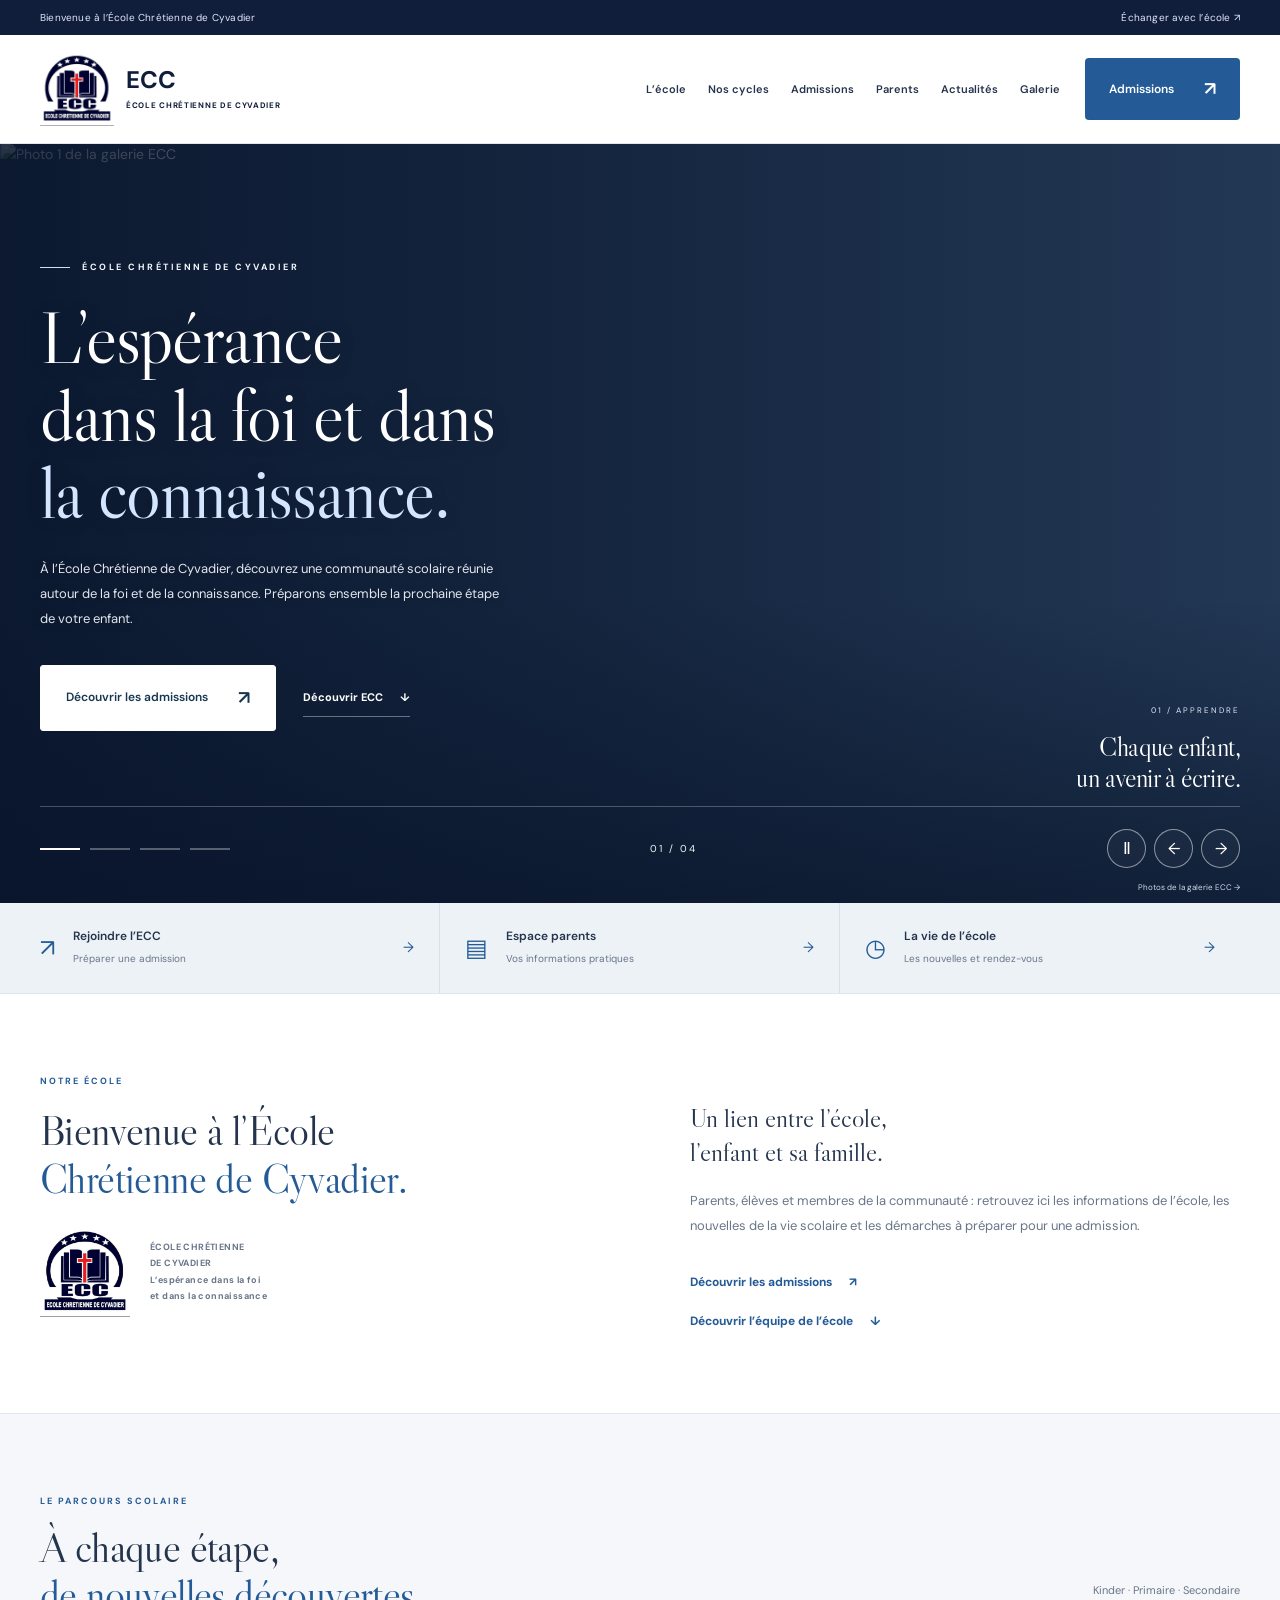
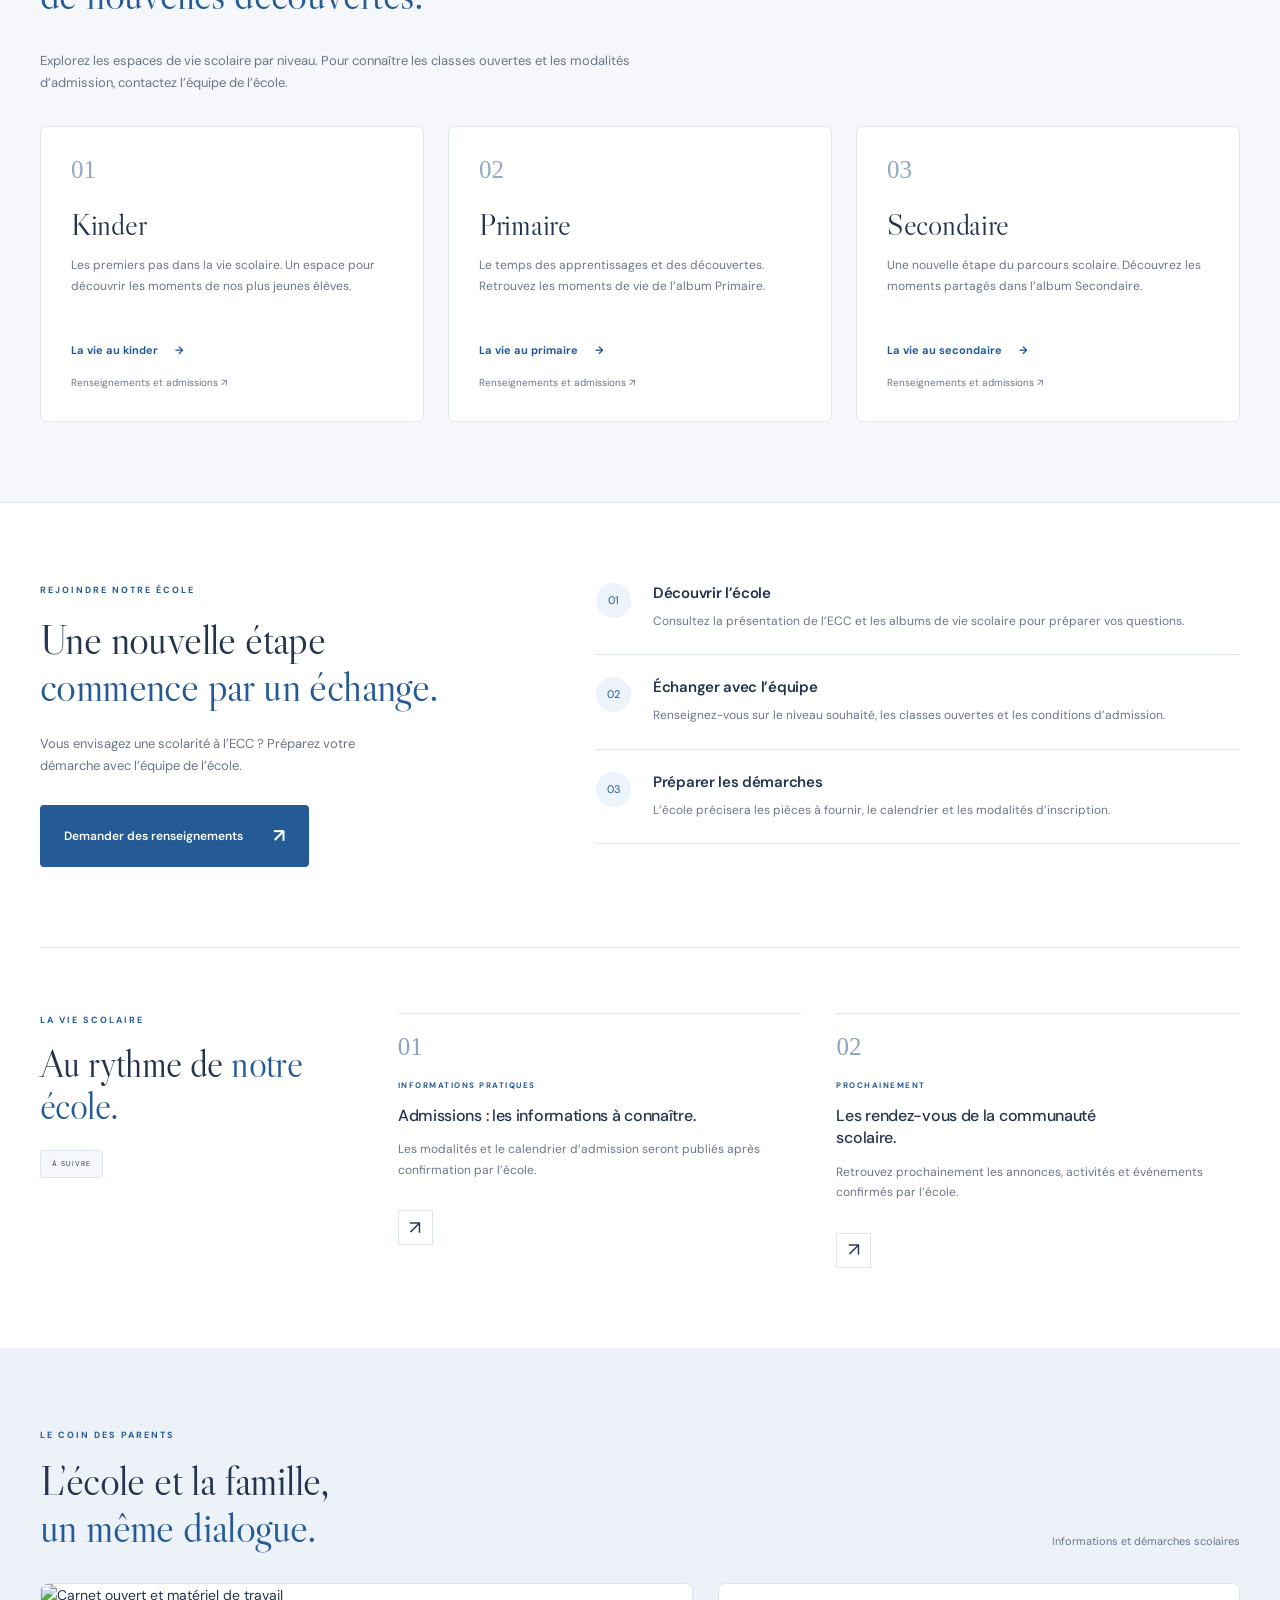
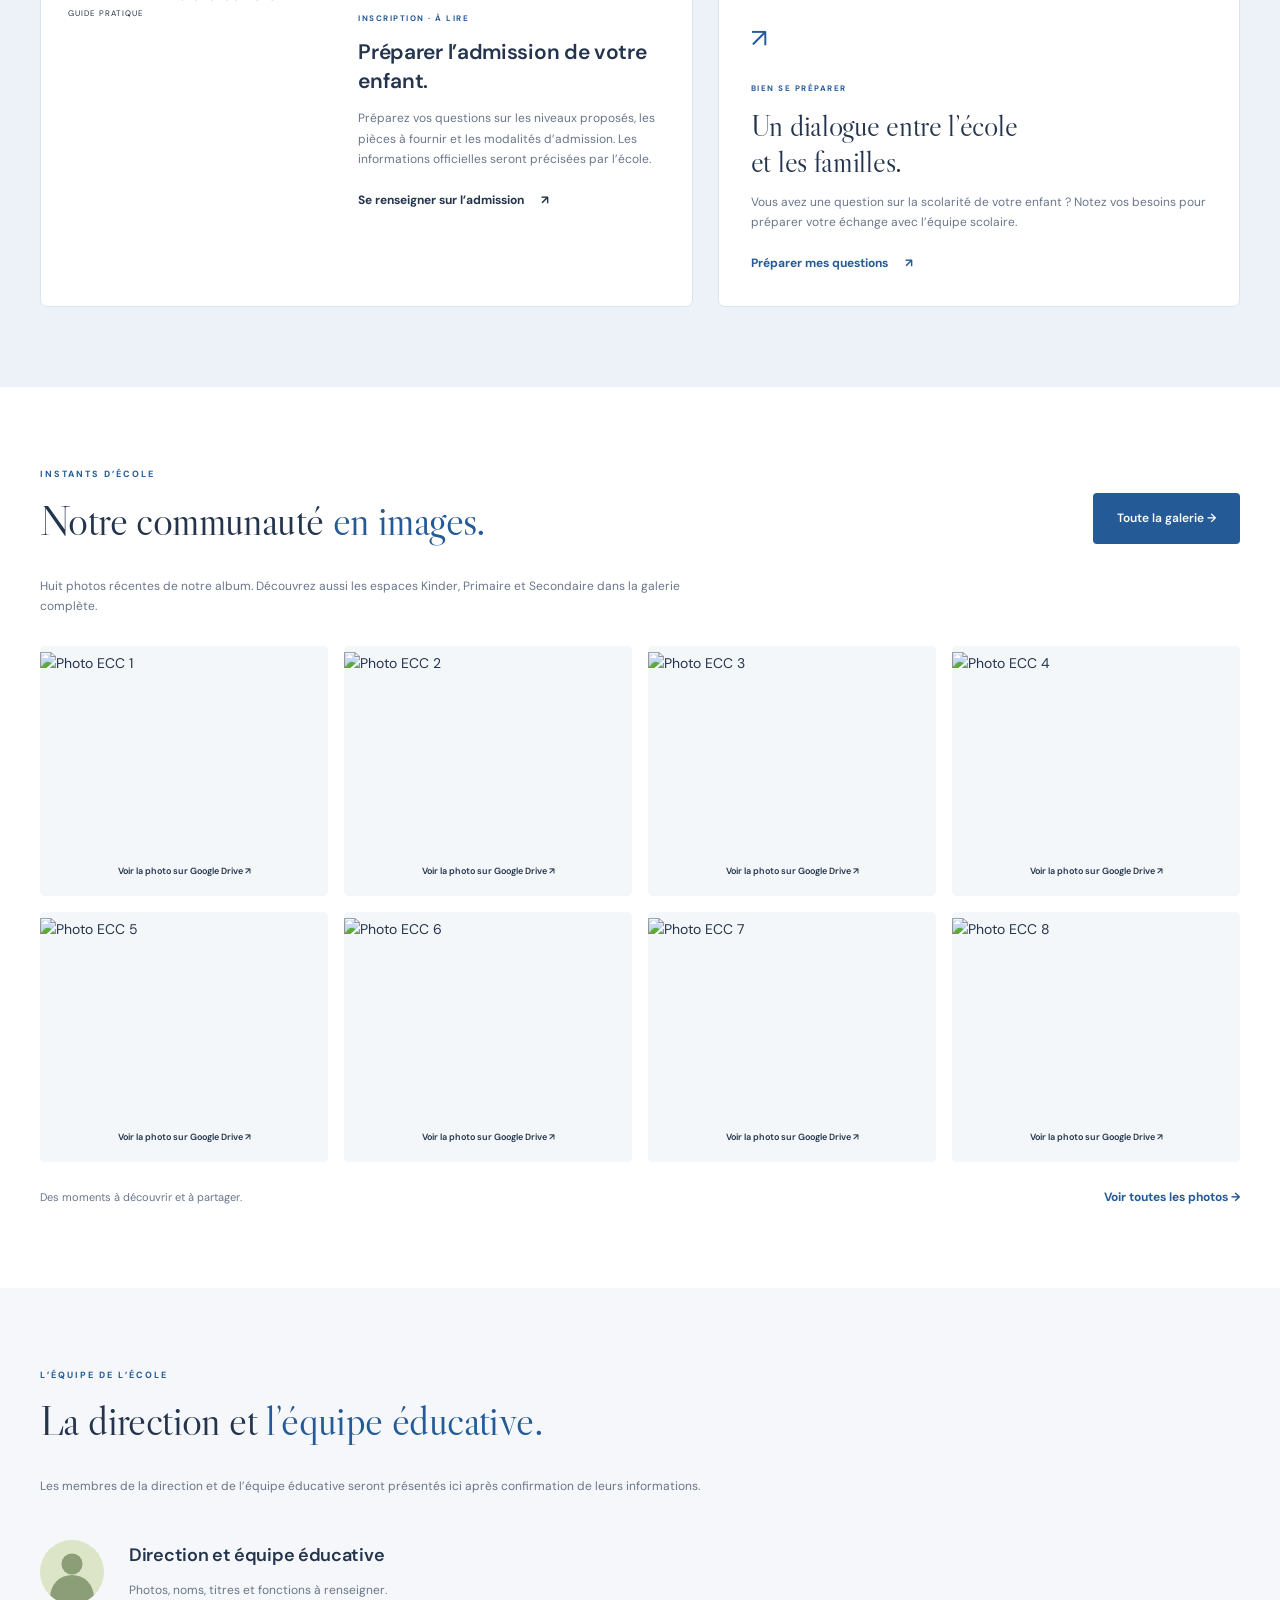
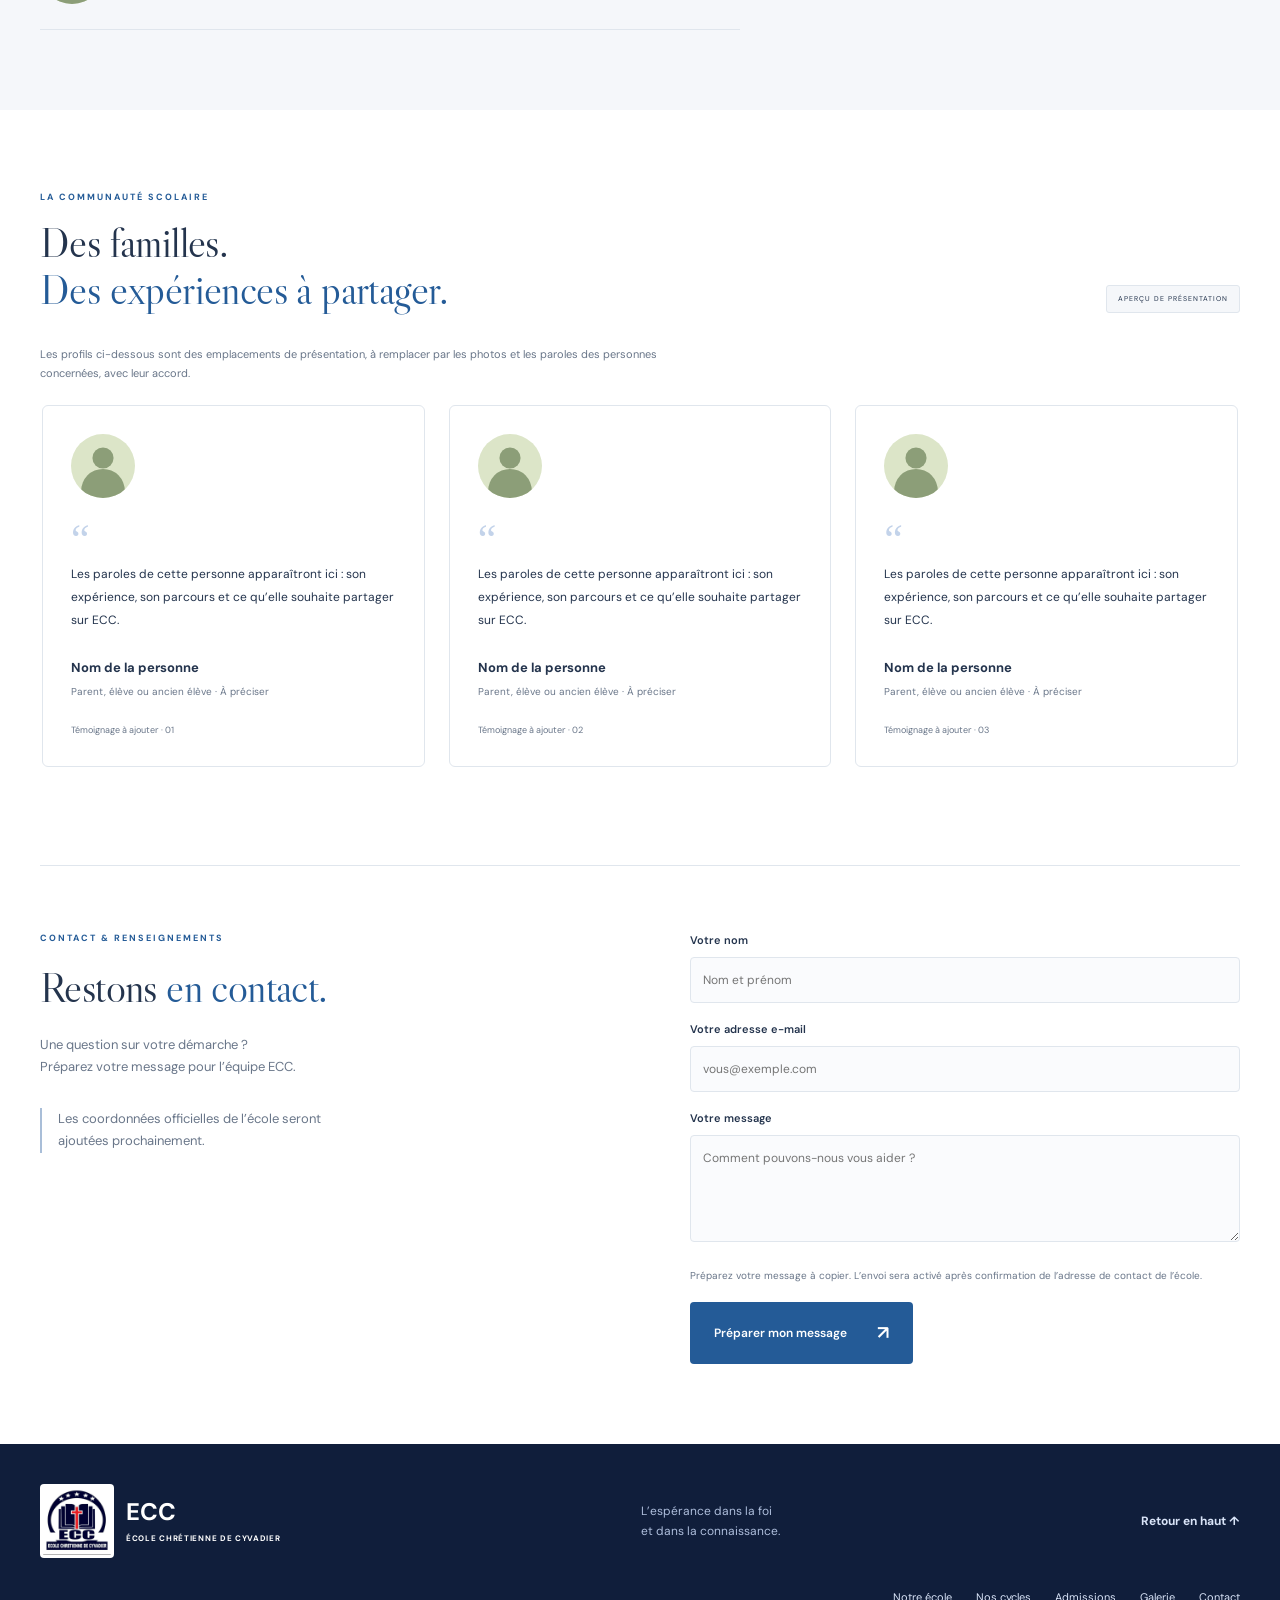
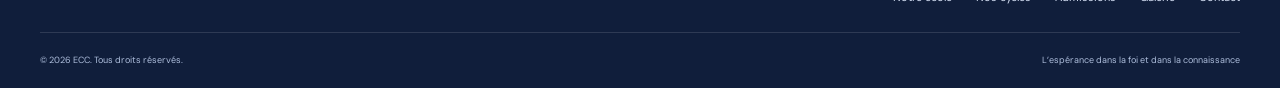
==== index.html @ cc69bdce "first commit" ====
<!doctype html>
<html lang="fr">
<head>
  <meta charset="UTF-8"><meta name="viewport" content="width=device-width,initial-scale=1">
  <meta name="description" content="Découvrez ECC, École Chrétienne de Cyvadier. Informations, publications, actualités et inscription en ligne.">
  <meta name="theme-color" content="#080b39"><title>ECC — École Chrétienne de Cyvadier</title>
  <script src="script.js" defer></script><script src="testimonials.js" defer></script><script src="contact.js" defer></script><script src="gallery-data.js" defer></script><script src="gallery.js" defer></script>
<link rel="stylesheet" href="template.css"><link rel="stylesheet" href="school.css"><link rel="stylesheet" href="carousel.css"><link rel="icon" type="image/jpeg" href="assets/logo-ecc.jpeg"></head>
<body>
  <a class="skip-link" href="#contenu">Aller au contenu</a>
  <div class="topbar"><div class="container"><span>Bienvenue à l’École Chrétienne de Cyvadier</span><a href="#contact">Échanger avec l’école <span aria-hidden="true">↗</span></a></div></div>
  <header><div class="container nav"><a href="#accueil" class="brand" aria-label="ECC, accueil"><img class="brand-logo" src="assets/logo-ecc.jpeg" alt="Logo de l’École Chrétienne de Cyvadier" width="71" height="71"><span>ECC<small>ÉCOLE CHRÉTIENNE DE CYVADIER</small></span></a><button class="menu-toggle" aria-label="Ouvrir le menu" aria-expanded="false" aria-controls="navigation">☰</button><nav id="navigation" aria-label="Navigation principale"><a href="#apropos">L’école</a><a href="#cycles">Nos cycles</a><a href="#inscription">Admissions</a><a href="#publications">Parents</a><a href="#actualites">Actualités</a><a href="#galerie">Galerie</a></nav><a class="button nav-cta registration" href="#contact">Admissions <span>↗</span></a></div></header>
  <main id="contenu">
    <section class="hero" id="accueil" aria-roledescription="carrousel" aria-label="Découvrir ECC">
      <div class="hero-copy"><p class="eyebrow"><span></span> ÉCOLE CHRÉTIENNE DE CYVADIER</p><h1>L’espérance<br>dans la foi et dans<br><em>la connaissance.</em></h1><p class="hero-description">À l’École Chrétienne de Cyvadier, découvrez une communauté scolaire réunie autour de la foi et de la connaissance. Préparons ensemble la prochaine étape de votre enfant.</p><div class="hero-actions"><a class="button registration" href="#inscription">Découvrir les admissions <span>↗</span></a><a class="text-link" href="#apropos">Découvrir ECC <span>↓</span></a></div><div class="hero-bottom"><span class="small-symbol">✳</span><p>ÉCOLE CHRÉTIENNE DE CYVADIER<br><strong>L’espérance dans la foi et dans la connaissance.</strong></p></div></div>
      <div class="hero-visual"><img id="hero-image" src="https://drive.google.com/thumbnail?id=1PIVJqRu9CceJ7WBtIlUzyX3Xs7M4tmD5&amp;sz=w1600" alt="Photo 1 de la galerie ECC" fetchpriority="high" referrerpolicy="no-referrer"><div class="image-shade"></div><span class="image-tag">BIENVENUE DANS NOTRE UNIVERS SCOLAIRE</span><div class="image-caption"><span id="slide-category">01 / APPRENDRE</span><h2 id="slide-title">Chaque enfant,<br>un avenir à écrire.</h2></div><div class="carousel-controls"><div class="dots" aria-label="Choisir une diapositive"><button class="dot active" aria-label="Diapositive 1" aria-pressed="true"></button><button class="dot" aria-label="Diapositive 2" aria-pressed="false"></button><button class="dot" aria-label="Diapositive 3" aria-pressed="false"></button><button class="dot" aria-label="Diapositive 4" aria-pressed="false"></button></div><div><button id="pause-slide" aria-label="Mettre le carrousel en pause">Ⅱ</button><button id="prev-slide" aria-label="Diapositive précédente">←</button><button id="next-slide" aria-label="Diapositive suivante">→</button></div></div><a class="photo-label" href="galerie.html">Photos de la galerie ECC &rarr;</a></div>
    </section>
<nav class="container quick-links" aria-label="Accès rapides pour les familles"><a class="quick-link" href="#inscription"><span aria-hidden="true">↗</span><div><strong>Rejoindre l’ECC</strong><small>Préparer une admission</small></div><b aria-hidden="true">→</b></a><a class="quick-link" href="#publications"><span aria-hidden="true">▤</span><div><strong>Espace parents</strong><small>Vos informations pratiques</small></div><b aria-hidden="true">→</b></a><a class="quick-link" href="#actualites"><span aria-hidden="true">◷</span><div><strong>La vie de l’école</strong><small>Les nouvelles et rendez-vous</small></div><b aria-hidden="true">→</b></a></nav>
    <section class="container about section" id="apropos"><div><p class="eyebrow">NOTRE ÉCOLE</p><h2>Bienvenue à l’École<br><em>Chrétienne de Cyvadier.</em></h2><div class="school-seal"><img src="assets/logo-ecc.jpeg" alt="Emblème officiel ECC : livre ouvert, croix et étoiles" width="135" height="135"><p>ÉCOLE CHRÉTIENNE<br>DE CYVADIER<br>L’espérance dans la foi<br>et dans la connaissance</p></div></div><div class="about-copy"><p class="lead">Un lien entre l’école,<br>l’enfant et sa famille.</p><p>Parents, élèves et membres de la communauté : retrouvez ici les informations de l’école, les nouvelles de la vie scolaire et les démarches à préparer pour une admission.</p><a class="text-link" href="#inscription">Découvrir les admissions <span>↗</span></a><a class="text-link team-about-link" href="#equipe">Découvrir l’équipe de l’école <span aria-hidden="true">&darr;</span></a></div></section>
<section class="school-levels section" id="cycles" aria-labelledby="cycles-title"><div class="container"><div class="section-heading"><div><p class="eyebrow">LE PARCOURS SCOLAIRE</p><h2 id="cycles-title">À chaque étape,<br><em>de nouvelles découvertes.</em></h2></div><p class="section-note">Kinder · Primaire · Secondaire</p></div><p class="levels-intro">Explorez les espaces de vie scolaire par niveau. Pour connaître les classes ouvertes et les modalités d’admission, contactez l’équipe de l’école.</p><div class="level-grid"><article class="level-card"><span class="level-number" aria-hidden="true">01</span><h3>Kinder</h3><p>Les premiers pas dans la vie scolaire. Un espace pour découvrir les moments de nos plus jeunes élèves.</p><a class="text-link" href="galerie.html#kinder">La vie au kinder <span aria-hidden="true">→</span></a><a href="#contact">Renseignements et admissions ↗</a></article><article class="level-card"><span class="level-number" aria-hidden="true">02</span><h3>Primaire</h3><p>Le temps des apprentissages et des découvertes. Retrouvez les moments de vie de l’album Primaire.</p><a class="text-link" href="galerie.html#primaire">La vie au primaire <span aria-hidden="true">→</span></a><a href="#contact">Renseignements et admissions ↗</a></article><article class="level-card"><span class="level-number" aria-hidden="true">03</span><h3>Secondaire</h3><p>Une nouvelle étape du parcours scolaire. Découvrez les moments partagés dans l’album Secondaire.</p><a class="text-link" href="galerie.html#secondaire">La vie au secondaire <span aria-hidden="true">→</span></a><a href="#contact">Renseignements et admissions ↗</a></article></div></div></section><section class="container section" id="inscription"><div class="admission-layout"><div class="admission-intro"><p class="eyebrow">REJOINDRE NOTRE ÉCOLE</p><h2>Une nouvelle étape<br><em>commence par un échange.</em></h2><p>Vous envisagez une scolarité à l’ECC ? Préparez votre démarche avec l’équipe de l’école.</p><a class="button" href="#contact">Demander des renseignements <span aria-hidden="true">↗</span></a></div><ol class="admission-steps"><li><span aria-hidden="true">01</span><div><h3>Découvrir l’école</h3><p>Consultez la présentation de l’ECC et les albums de vie scolaire pour préparer vos questions.</p></div></li><li><span aria-hidden="true">02</span><div><h3>Échanger avec l’équipe</h3><p>Renseignez-vous sur le niveau souhaité, les classes ouvertes et les conditions d’admission.</p></div></li><li><span aria-hidden="true">03</span><div><h3>Préparer les démarches</h3><p>L’école précisera les pièces à fournir, le calendrier et les modalités d’inscription.</p></div></li></ol></div></section>    <section class="container section" id="actualites"><div class="section-heading"><div><p class="eyebrow">LA VIE SCOLAIRE</p><h2>Au rythme de <em>notre école.</em></h2></div><span class="tag">À SUIVRE</span></div><div class="news-row"><span class="news-number">01</span><div><p class="meta">INFORMATIONS PRATIQUES</p><h3>Admissions : les informations à connaître.</h3><p>Les modalités et le calendrier d’admission seront publiés après confirmation par l’école.</p></div><a class="round-link registration" href="#contact" aria-label="Consulter la rubrique admission">↗</a></div><div class="news-row upcoming"><span class="news-number">02</span><div><p class="meta">PROCHAINEMENT</p><h3>Les rendez-vous de la communauté scolaire.</h3><p>Retrouvez prochainement les annonces, activités et événements confirmés par l’école.</p></div><span class="news-arrow" aria-hidden="true">↗</span></div></section>
    <section class="publications section" id="publications"><div class="container"><div class="section-heading"><div><p class="eyebrow">LE COIN DES PARENTS</p><h2>L’école et la famille,<br><em>un même dialogue.</em></h2></div><span class="section-note">Informations et démarches scolaires</span></div><div class="publication-grid"><article class="publication featured"><div class="publication-image"><img src="https://images.unsplash.com/photo-1455390582262-044cdead277a?auto=format&fit=crop&w=1000&q=80" alt="Carnet ouvert et matériel de travail" loading="lazy"><span class="pill">GUIDE PRATIQUE</span></div><div class="card-body"><p class="meta">INSCRIPTION · À LIRE</p><h3>Préparer l’admission de votre enfant.</h3><p>Préparez vos questions sur les niveaux proposés, les pièces à fournir et les modalités d’admission. Les informations officielles seront précisées par l’école.</p><a class="text-link registration" href="#contact">Se renseigner sur l’admission <span>↗</span></a></div></article><article class="publication resource"><span class="resource-icon" aria-hidden="true">↗</span><p class="meta">BIEN SE PRÉPARER</p><h3>Un dialogue entre l’école et les familles.</h3><p>Vous avez une question sur la scolarité de votre enfant ? Notez vos besoins pour préparer votre échange avec l’équipe scolaire.</p><a href="#contact" class="text-link">Préparer mes questions <span>↗</span></a><div class="resource-decoration" aria-hidden="true">✳</div></article></div></div></section>
<section class="gallery section" id="galerie"><div class="container"><div class="section-heading"><div><p class="eyebrow">INSTANTS D’ÉCOLE</p><h2>Notre communauté <em>en images.</em></h2></div><a class="button" href="galerie.html">Toute la galerie →</a></div><p class="gallery-intro">Huit photos récentes de notre album. Découvrez aussi les espaces Kinder, Primaire et Secondaire dans la galerie complète.</p><div id="recent-photos" class="ecc-photo-grid"></div><noscript><p><a href="galerie.html" class="text-link">Consulter l’album photo →</a></p></noscript><div class="gallery-bottom"><span>Des moments à découvrir et à partager.</span><a class="text-link" href="galerie.html">Voir toutes les photos →</a></div></div></section>
<section class="team section" id="equipe"><div class="container"><div class="section-heading"><div><p class="eyebrow">L’ÉQUIPE DE L’ÉCOLE</p><h2>La direction et <em>l’équipe éducative.</em></h2></div></div><p class="team-intro">Les membres de la direction et de l’équipe éducative seront présentés ici après confirmation de leurs informations.</p><div class="school-team-placeholder"><img src="assets/avatar-placeholder.svg" width="64" height="64" alt="Portrait à ajouter"><div><h3>Direction et équipe éducative</h3><p>Photos, noms, titres et fonctions à renseigner.</p></div></div></div></section>
    <section class="testimonials section" id="temoignages"><div class="container"><div class="section-heading"><div><p class="eyebrow">LA COMMUNAUTÉ SCOLAIRE</p><h2>Des familles.<br><em>Des expériences à partager.</em></h2></div><span class="tag">APER&Ccedil;U DE PR&Eacute;SENTATION</span></div><p class="testimonial-note">Les profils ci-dessous sont des emplacements de pr&eacute;sentation, &agrave; remplacer par les photos et les paroles des personnes concern&eacute;es, avec leur accord.</p><div class="testimonial-grid" id="testimonial-track" tabindex="0" role="region" aria-label="Témoignages de la communauté scolaire">
<figure class="testimonial-card"><img class="testimonial-avatar" src="assets/avatar-placeholder.svg" alt="Photo de la personne &agrave; ajouter" width="88" height="88" loading="lazy"><span class="testimonial-quote" aria-hidden="true">&ldquo;</span><blockquote><p>Les paroles de cette personne appara&icirc;tront ici : son exp&eacute;rience, son parcours et ce qu&rsquo;elle souhaite partager sur ECC.</p></blockquote><figcaption><strong>Nom de la personne</strong><span>Parent, élève ou ancien élève · À préciser</span></figcaption><span class="testimonial-example">T&eacute;moignage &agrave; ajouter &middot; 01</span></figure>
<figure class="testimonial-card"><img class="testimonial-avatar" src="assets/avatar-placeholder.svg" alt="Photo de la personne &agrave; ajouter" width="88" height="88" loading="lazy"><span class="testimonial-quote" aria-hidden="true">&ldquo;</span><blockquote><p>Les paroles de cette personne appara&icirc;tront ici : son exp&eacute;rience, son parcours et ce qu&rsquo;elle souhaite partager sur ECC.</p></blockquote><figcaption><strong>Nom de la personne</strong><span>Parent, élève ou ancien élève · À préciser</span></figcaption><span class="testimonial-example">T&eacute;moignage &agrave; ajouter &middot; 02</span></figure>
<figure class="testimonial-card"><img class="testimonial-avatar" src="assets/avatar-placeholder.svg" alt="Photo de la personne &agrave; ajouter" width="88" height="88" loading="lazy"><span class="testimonial-quote" aria-hidden="true">&ldquo;</span><blockquote><p>Les paroles de cette personne appara&icirc;tront ici : son exp&eacute;rience, son parcours et ce qu&rsquo;elle souhaite partager sur ECC.</p></blockquote><figcaption><strong>Nom de la personne</strong><span>Parent, élève ou ancien élève · À préciser</span></figcaption><span class="testimonial-example">T&eacute;moignage &agrave; ajouter &middot; 03</span></figure>
</div><div class="testimonial-controls" id="testimonial-controls" role="group" aria-label="Navigation des t&eacute;moignages" hidden><button type="button" id="testimonial-prev" aria-label="T&eacute;moignage pr&eacute;c&eacute;dent" aria-controls="testimonial-track">&larr;</button><span id="testimonial-status"></span><button type="button" id="testimonial-next" aria-label="T&eacute;moignage suivant" aria-controls="testimonial-track">&rarr;</button><button type="button" id="testimonial-pause" aria-label="Mettre les t&eacute;moignages en pause">&#8545;</button></div></div></section>
    <section class="container contact section" id="contact"><div><p class="eyebrow">CONTACT & RENSEIGNEMENTS</p><h2>Restons <em>en contact.</em></h2><p>Une question sur votre démarche ?<br>Préparez votre message pour l’équipe ECC.</p><p class="contact-note">Les coordonnées officielles de l’école seront ajoutées prochainement.</p></div><form id="contact-form"><label for="name">Votre nom</label><input id="name" name="name" placeholder="Nom et prénom" required autocomplete="name" maxlength="120"><label for="email">Votre adresse e-mail</label><input id="email" name="email" type="email" placeholder="vous@exemple.com" required autocomplete="email"><label for="message">Votre message</label><textarea id="message" name="message" rows="4" placeholder="Comment pouvons-nous vous aider ?" required maxlength="4000"></textarea><p class="form-note">Préparez votre message à copier. L’envoi sera activé après confirmation de l’adresse de contact de l’école.</p><button class="button" type="submit">Préparer mon message <span>↗</span></button><div id="contact-result" role="status" hidden><p>Message prêt à copier :</p><textarea id="contact-draft" rows="6" readonly aria-label="Message préparé"></textarea><button class="text-link" type="button" id="contact-copy">Copier le message</button></div></form></section>
  </main>
  <footer><div class="container footer-top"><a href="#accueil" class="brand"><img class="brand-logo" src="assets/logo-ecc.jpeg" alt="Logo de l’École Chrétienne de Cyvadier" width="71" height="71"><span>ECC<small>ÉCOLE CHRÉTIENNE DE CYVADIER</small></span></a><p>L’espérance dans la foi<br>et dans la connaissance.</p><a href="#accueil" class="text-link">Retour en haut ↑</a></div><nav class="container footer-links" aria-label="Liens de bas de page"><a href="#apropos">Notre école</a><a href="#cycles">Nos cycles</a><a href="#inscription">Admissions</a><a href="galerie.html">Galerie</a><a href="#contact">Contact</a></nav><div class="container footer-bottom"><span>© <span id="year">2026</span> ECC. Tous droits réservés.</span><span>L’espérance dans la foi et dans la connaissance</span></div></footer>
</body></html>
---- template.css ----
@import url('https://fonts.googleapis.com/css2?family=Barlow+Condensed:wght@500;600;700&family=DM+Sans:wght@400;500;600;700&display=swap');
:root{--navy:#080b39;--blue:#174f9b;--red:#db2639;--paper:#f2f5fa;--ink:#172747;--muted:#69758b;--line:#dce2ec}*{box-sizing:border-box}html{scroll-behavior:smooth;scroll-padding-top:110px}body{margin:0;color:var(--ink);background:white;font:15px/1.7 'DM Sans',sans-serif}a{color:inherit;text-decoration:none}button,input,textarea{font:inherit}button,a{touch-action:manipulation}button{cursor:pointer}button:focus-visible,a:focus-visible,input:focus-visible,textarea:focus-visible,[tabindex]:focus-visible{outline:3px solid #dc3347;outline-offset:5px}img{max-width:100%}.container{width:min(1240px,calc(100% - 80px));margin:auto}.topbar{background:var(--navy);color:#e2e8fb;font-size:10px;letter-spacing:.6px}.topbar .container{display:flex;justify-content:space-between;padding-block:9px}header{position:sticky;top:0;z-index:20;background:#fff;box-shadow:0 1px 0 var(--line)}.nav{height:96px;display:flex;align-items:center;gap:25px}.brand{display:flex;align-items:center;gap:12px;font-size:27px;font-weight:700;letter-spacing:1px;color:var(--navy);line-height:1.1}.brand-logo{width:71px;height:71px;object-fit:contain}.brand small{display:block;font-size:8px;line-height:1.5;max-width:160px;letter-spacing:1px;margin-top:6px}.nav nav{display:flex;gap:22px;margin-left:auto;font-size:11px;font-weight:600}.nav nav a:hover{color:var(--red)}.button{display:inline-flex;align-items:center;justify-content:center;gap:30px;padding:15px 23px;border:0;background:var(--red);color:#fff;font-size:12px;font-weight:700;transition:background .2s,transform .2s}.button:hover{background:#b61b2e;transform:translateY(-2px)}.button span{font-size:19px}.nav-cta{padding:12px 18px}.menu-toggle{display:none}.hero{position:relative;width:100%;margin:0;min-height:620px;display:grid;isolation:isolate;background:var(--navy);color:white;overflow:hidden}.hero-copy{position:relative;z-index:2;width:min(1240px,calc(100% - 80px));margin:auto;padding:70px 0 110px;pointer-events:none}.hero-copy a{pointer-events:auto}.hero-copy h1{font-family:'Barlow Condensed',sans-serif;text-transform:uppercase;font-size:clamp(57px,6.5vw,94px);line-height:1.02;font-weight:600;letter-spacing:-.7px;margin:0 0 25px;max-width:720px}.hero-copy h1 em{font:inherit;color:#a8cbff}.hero-description{max-width:475px;font-size:13px;color:#d6e0f5;line-height:1.9}.hero-visual{position:absolute;inset:0;z-index:0}.hero-visual>img{position:absolute;width:100%;height:100%;object-fit:cover;object-position:75% center}.image-shade{position:absolute;inset:0;background:linear-gradient(90deg,rgba(5,15,48,.96) 0%,rgba(5,20,56,.82) 38%,rgba(5,20,56,.14) 100%)}.hero-actions{display:flex;align-items:center;gap:25px;margin-top:30px}.hero-actions .text-link{color:white}.eyebrow{font-size:10px;font-weight:700;letter-spacing:2px;text-transform:uppercase;margin:0 0 18px}.hero .eyebrow{color:#b6d3ff}.hero .eyebrow>span{display:inline-block;width:25px;height:3px;background:var(--red);vertical-align:middle;margin-right:10px}.hero-bottom,.image-tag{display:none}.image-caption{position:absolute;right:40px;bottom:105px;width:230px;text-align:right;color:white;z-index:3}.image-caption>span{font-size:9px;letter-spacing:1.6px}.image-caption h2{font:500 28px/1.15 'Barlow Condensed',sans-serif;margin:10px 0}.carousel-controls{position:absolute;right:40px;bottom:45px;display:flex;align-items:center;gap:22px;z-index:5}.carousel-controls button{width:35px;height:35px;border:1px solid #ffffff70;background:#08153255;color:white;margin-left:6px}.carousel-controls .dot{padding:0;width:6px;height:6px;background:#ffffff70;border:0;margin:0 7px 0 0}.carousel-controls .dot.active{background:#fff;width:22px}.photo-label{position:absolute;bottom:10px;right:40px;font-size:8px;color:#c1cee4}.quick-links{position:relative;z-index:4;display:grid;grid-template-columns:repeat(3,1fr);margin-top:-30px;box-shadow:0 15px 40px #0d244b16}.quick-link{display:flex;align-items:center;gap:18px;padding:26px;background:white;border-right:1px solid var(--line);border-bottom:4px solid #174f9b}.quick-link:nth-child(2){background:#174f9b;color:white;border-color:#174f9b}.quick-link:nth-child(3){background:var(--navy);color:white;border-color:var(--navy)}.quick-link>span{font-size:28px;font-weight:400}.quick-link strong{display:block;font-size:14px}.quick-link small{font-size:10px;opacity:.7}.quick-link b{margin-left:auto;font-weight:400}.section{padding-block:85px}h2{font:600 43px/1.12 'Barlow Condensed',sans-serif;letter-spacing:.1px;margin:0 0 23px}h2 em{font:inherit;color:var(--blue)}h3{font-size:20px;line-height:1.4;margin:0 0 12px;font-weight:600}p{margin:0 0 18px}.text-link{display:inline-flex;align-items:center;gap:17px;font-size:12px;font-weight:700}.text-link:hover{color:var(--red)}.section-heading{display:flex;justify-content:space-between;align-items:end;gap:30px;margin-bottom:30px}.section-heading h2{margin:0}.section-heading .eyebrow{color:var(--blue)}.section-note{font-size:11px;color:var(--muted)}.tag,.pill{font-size:8px;text-transform:uppercase;letter-spacing:1px;padding:7px 11px;border:1px solid var(--line)}#actualites{display:grid;grid-template-columns:.8fr 1fr 1fr;gap:30px;align-items:start}#actualites .section-heading{display:block}#actualites .tag{display:inline-block;margin-top:22px}#actualites h2{font-size:40px}.news-row{border-top:3px solid var(--blue);padding-top:24px;position:relative}.news-number{font:500 38px/1 'Barlow Condensed',sans-serif;color:#a2b6d5;display:block;margin-bottom:20px}.meta{font-size:9px;letter-spacing:1.3px;font-weight:700;color:var(--blue);margin-bottom:12px}.news-row h3{font-size:18px;max-width:300px}.news-row p:last-child{font-size:12px;color:var(--muted)}.round-link,.news-arrow{display:inline-grid;place-items:center;width:35px;height:35px;border:1px solid var(--line);font-size:19px;margin-top:12px}.about{display:grid;grid-template-columns:1fr 1fr;gap:80px;border-top:1px solid var(--line);align-items:center}.school-seal{display:flex;align-items:center;justify-content:center;gap:30px;background:var(--paper);border-left:4px solid var(--red);padding:35px;margin-top:30px}.school-seal img{width:135px;height:135px;object-fit:contain;mix-blend-mode:multiply}.school-seal p{font-size:11px;letter-spacing:1px;font-weight:700;line-height:1.8;margin:0;color:var(--navy)}.about-copy{font-size:13px;color:var(--muted)}.about-copy .lead{font:500 28px/1.2 'Barlow Condensed',sans-serif;color:var(--ink)}.about-copy .text-link{color:var(--blue);margin-top:15px}.team-about-link{display:flex}.publications{background:var(--navy);color:white}.publications .eyebrow,.publications h2 em{color:#9dc3ff}.publications .section-note{color:#a1b4d3}.publication-grid{display:grid;grid-template-columns:1.3fr 1fr;gap:30px}.publication{background:#fff;color:var(--ink)}.featured{display:grid;grid-template-columns:.9fr 1fr}.publication-image{position:relative;min-height:340px}.publication-image img{height:100%;width:100%;object-fit:cover;position:absolute}.pill{position:absolute;top:16px;left:16px;background:#fff;border:0}.card-body{padding:28px}.card-body>p:not(.meta),.resource>p:not(.meta){font-size:12px;color:var(--muted)}.card-body h3{font-size:23px}.resource{background:#174f9b;color:white;padding:32px;position:relative;overflow:hidden}.resource .meta,.resource>p:not(.meta){color:#c5d9f8}.resource-icon{font-size:30px;display:block;margin-bottom:20px}.resource h3{max-width:290px;font:500 30px/1.12 'Barlow Condensed',sans-serif}.resource-decoration{position:absolute;right:-10px;bottom:-55px;font-size:180px;line-height:1;color:#ffffff0d;pointer-events:none}.gallery{background:var(--paper)}.gallery-intro,.team-intro,.testimonial-note{color:var(--muted);font-size:12px;max-width:660px}.school-gallery-empty{margin-top:30px;border:1px dashed #b9c9e0;padding:48px;text-align:center;background:white}.school-gallery-empty>span{font-size:45px;color:#849fc4;display:block}.school-gallery-empty h3{font-size:22px}.school-gallery-empty p{font-size:12px;color:var(--muted);margin:0}.team{padding-bottom:65px}.school-team-placeholder{display:flex;align-items:center;gap:25px;border-bottom:1px solid var(--line);padding:25px 0;max-width:700px}.school-team-placeholder img{border-radius:50%}.school-team-placeholder p{font-size:12px;color:var(--muted);margin:0}.school-team-placeholder h3{font-size:18px}.testimonials{background:var(--paper)}.testimonial-grid{display:flex;position:relative;overflow-x:auto;scroll-snap-type:x mandatory;gap:24px;padding:5px 2px 18px;scrollbar-width:thin}.testimonial-card{margin:0;flex:0 0 calc((100% - 48px)/3);min-width:0;padding:30px;background:white;scroll-snap-align:start;border-bottom:3px solid var(--blue)}.testimonial-avatar{width:64px;height:64px;border-radius:50%;object-fit:cover;display:block}.testimonial-quote{font:60px/1 Georgia,serif;color:#c3d3ea;display:block;height:40px;margin-top:20px}.testimonial-card blockquote{margin:15px 0 25px;font-size:13px;line-height:1.9}.testimonial-card figcaption strong{font-size:13px;display:block}.testimonial-card figcaption>span{font-size:10px;color:var(--muted)}.testimonial-example{display:block;font-size:9px;color:var(--muted);margin-top:20px}.testimonial-controls{display:flex;align-items:center;justify-content:center;gap:12px;margin-top:20px}.testimonial-controls[hidden]{display:none}.testimonial-controls button{width:38px;height:38px;background:white;border:1px solid var(--line);color:var(--blue)}#testimonial-status{min-width:85px;font-size:12px;text-align:center}#inscription{padding-block:50px}.enroll-banner{position:relative;background:var(--blue);color:white;padding:45px;display:flex;align-items:center;justify-content:space-between;gap:30px;border-left:6px solid var(--red);overflow:hidden}.enroll-banner h2{font-size:40px}.enroll-banner h2 em{color:#b6d4ff}.enroll-banner p:not(.eyebrow){color:#d5e6ff;font-size:12px;margin:0}.enroll-banner small{display:block;max-width:280px;font-size:9px;color:#c5daf5;margin-top:10px}.button-light{background:white;color:var(--blue)}.button-light:hover{color:white}.banner-decoration{display:none}.contact{display:grid;grid-template-columns:1fr 1fr;gap:90px;padding-top:35px}.contact>div>p:not(.eyebrow){color:var(--muted);font-size:13px}.contact-note{border-left:2px solid var(--red);padding-left:16px;max-width:310px;margin-top:30px}form label{display:block;font-size:11px;font-weight:600;margin-bottom:7px}input,textarea{width:100%;padding:12px;border:1px solid var(--line);background:var(--paper);font-size:12px;margin-bottom:17px;color:var(--ink);resize:vertical}.form-note{font-size:10px;color:var(--muted)}#contact-result{margin-top:20px;padding:20px;background:var(--paper);font-size:12px}#contact-copy{border:0;background:transparent;color:var(--blue);padding:4px 0}footer{background:var(--navy);color:#d9e4f8;padding-top:40px}.footer-top{display:flex;align-items:center;justify-content:space-between;gap:25px;padding-bottom:30px}.footer-top .brand{color:white}.footer-top .brand-logo{background:white;padding:3px}.footer-top p{margin:0;font-size:12px;color:#aebedc}.footer-bottom{display:flex;justify-content:space-between;border-top:1px solid #ffffff20;font-size:9px;color:#aebedc;padding-block:20px}.skip-link{position:fixed;top:-100px;left:15px;background:var(--navy);color:#fff;padding:10px;z-index:100}.skip-link:focus{top:10px}.gallery-back{margin-left:auto}.gallery-page-title{font:600 60px/1.1 'Barlow Condensed',sans-serif}.gallery-page-title em{font:inherit;color:var(--blue)}
@media(max-width:1100px){.nav{gap:17px}.nav nav{gap:14px;font-size:10px}.brand small{max-width:125px;font-size:7px}.brand-logo{width:60px;height:60px}.brand{font-size:23px}.featured{grid-template-columns:1fr}.publication-image{min-height:200px}.hero-copy h1{font-size:75px}.about{gap:40px}.contact{gap:50px}}
@media(max-width:800px){.container{width:calc(100% - 40px)}html{scroll-padding-top:90px}.nav{height:82px}.brand-logo{width:56px;height:56px}.nav nav{display:none;position:absolute;top:82px;left:0;right:0;background:#fff;border-bottom:1px solid var(--line);padding:25px;font-size:14px}.nav nav.open{display:flex;flex-direction:column;gap:18px}.menu-toggle{display:block;margin-left:auto;border:1px solid var(--line);background:#fff;width:35px;height:35px;color:var(--navy)}.nav-cta{font-size:10px;padding:10px 13px}.hero{min-height:590px}.hero-copy{width:calc(100% - 40px);padding-top:60px}.hero-copy h1{font-size:64px}.image-shade{background:linear-gradient(90deg,#051430e8,#05143085)}.image-caption{display:none}.carousel-controls{right:25px;bottom:48px}.photo-label{right:25px}.quick-link{padding:20px 15px;gap:12px}.quick-link strong{font-size:12px}.quick-link small{font-size:9px}.quick-link>span{font-size:23px}#actualites{grid-template-columns:1fr 1fr;gap:25px}#actualites .section-heading{grid-column:1/-1;display:flex;align-items:end}#actualites .tag{margin-top:0}.about{grid-template-columns:1fr;gap:30px}.school-seal{max-width:500px}.publication-grid{gap:20px}.resource{padding:25px}.card-body{padding:24px}.testimonial-card{flex-basis:100%;padding:25px}.enroll-banner{align-items:start;flex-direction:column}.contact{grid-template-columns:1fr;gap:25px}.section{padding-block:60px}.team{padding-bottom:50px}.contact{padding-top:20px}.footer-top .brand small{max-width:160px}.footer-top>p{display:none}}
@media(max-width:520px){.topbar{font-size:8px}.topbar .container{gap:10px}.topbar .container>a{white-space:nowrap}.brand{gap:7px;font-size:22px}.brand small{font-size:6px;max-width:120px}.brand-logo{width:50px;height:50px}.nav{gap:10px}.nav-cta{font-size:9px;padding:9px}.nav-cta span{display:none}.hero{min-height:580px}.hero-copy{padding:50px 0 120px}.hero-copy h1{font-size:53px}.hero-description{font-size:12px;max-width:330px}.hero-actions{gap:18px;align-items:start;flex-direction:column}.hero .eyebrow{font-size:8px;letter-spacing:1.6px}.carousel-controls{bottom:42px}.quick-links{grid-template-columns:1fr;margin-top:0;box-shadow:none;width:100%}.quick-link{padding:17px 25px;border:0;border-bottom:1px solid var(--line)}.quick-link strong{font-size:13px}.quick-link small{font-size:10px}.quick-link>span{width:28px}.section{padding-block:45px}h2{font-size:36px}#actualites{grid-template-columns:1fr;gap:28px}#actualites .section-heading{grid-column:auto;align-items:start}#actualites h2{font-size:35px}.news-number{font-size:29px;float:left;margin-right:20px;min-height:110px}.news-row{padding-top:20px}.news-row h3{font-size:17px}.news-row .meta{font-size:8px}.news-row p:last-child{font-size:11px}.round-link,.news-arrow{margin-left:48px}.school-seal{padding:22px;gap:20px}.school-seal img{width:100px;height:100px}.school-seal p{font-size:9px}.publication-grid{grid-template-columns:1fr}.featured{grid-template-columns:1fr}.publication-image{min-height:230px}.section-heading{align-items:start;gap:18px;flex-direction:column}.section-note{font-size:10px}.school-gallery-empty{padding:30px 20px}.school-gallery-empty h3{font-size:19px}.enroll-banner{padding:28px 23px}.enroll-banner h2{font-size:33px}.enroll-banner .button{font-size:11px;padding:13px 17px}.contact{padding-top:15px}.footer-top{align-items:start;flex-wrap:wrap}.footer-top .text-link{font-size:10px}.footer-bottom{gap:20px;font-size:8px}.footer-bottom>span:last-child{text-align:right}.gallery-page-title{font-size:44px}.gallery-back{font-size:10px}}
.hero{grid-template-columns:minmax(0,1fr)}.hero-copy{min-width:0}.nav .brand{min-width:0;flex-shrink:1}.nav .brand>span{min-width:0}.brand-logo{flex-shrink:0}.topbar .container>*{min-width:0}@media(max-width:520px){.topbar .container>span{max-width:65%;font-size:7px}.topbar .container>a{font-size:7px;white-space:normal;text-align:right}.nav .brand{flex:1}.nav .brand small{max-width:110px}.menu-toggle,.nav-cta{flex-shrink:0}.hero-copy h1{font-size:clamp(42px,12vw,53px);overflow-wrap:break-word}.hero-copy{max-width:calc(100vw - 40px)}.carousel-controls{right:20px}.brand-logo{width:45px;height:45px}}
.ecc-photo-grid{display:grid;grid-template-columns:repeat(4,minmax(0,1fr));gap:18px;margin-top:30px}.ecc-photo{display:flex;flex-direction:column;background:white;border-bottom:3px solid var(--blue);overflow:hidden;min-width:0}.ecc-photo img{display:block;width:100%;height:210px;object-fit:cover;transition:transform .3s}.ecc-photo:hover img{transform:scale(1.04)}.ecc-photo-caption{padding:15px;font-size:10px;font-weight:600}.ecc-photo.image-unavailable{min-height:250px;justify-content:center;align-items:center}.gallery-bottom{display:flex;align-items:center;justify-content:space-between;gap:20px;margin-top:25px;font-size:11px;color:var(--muted)}.gallery-bottom a{color:var(--blue)}.album-filters{display:flex;flex-wrap:wrap;gap:10px;margin-block:30px}.album-filters button{padding:11px 23px;border:1px solid var(--line);background:white;color:var(--ink);font-size:12px;font-weight:600}.album-filters button.active{background:var(--blue);color:white;border-color:var(--blue)}.album-heading{display:flex;align-items:center;justify-content:space-between;gap:20px;margin-bottom:16px}#album-status{margin:0;font-size:13px;font-weight:700}.album-heading a{font-size:11px}.ecc-drive-frame{width:100%;height:75vh;min-height:560px;border:1px solid var(--line);background:var(--paper)}.album-help{font-size:11px;color:var(--muted);margin-top:18px}.album-help a{color:var(--blue);text-decoration:underline}@media(max-width:900px){.ecc-photo-grid{grid-template-columns:repeat(2,minmax(0,1fr))}}@media(max-width:520px){.ecc-photo-grid{gap:12px}.ecc-photo img{height:160px}.ecc-photo-caption{padding:11px;font-size:9px}.gallery-bottom{align-items:start;flex-direction:column;gap:12px}.album-filters button{padding:9px 15px;font-size:11px}.album-heading{flex-direction:column;align-items:start;gap:10px}.ecc-drive-frame{height:650px;min-height:0}}
@media(prefers-reduced-motion:reduce){html{scroll-behavior:auto}*,*::before,*::after{transition:none!important}}
---- school.css ----
@import url('https://fonts.googleapis.com/css2?family=DM+Sans:wght@400;500;600;700&family=Libre+Caslon+Display&display=swap');
:root{--navy:#101e3b;--blue:#245b97;--red:#b33743;--paper:#f5f7fa;--ink:#24344d;--muted:#697689;--line:#e0e6ed}body{font-size:14px;background:#fff}.container{width:min(1200px,calc(100% - 80px))}.topbar{background:var(--navy);font-size:10px;letter-spacing:.2px}.nav{height:108px;gap:25px}.brand{letter-spacing:0;font-size:24px}.brand small{font-size:8px;letter-spacing:.7px;max-width:180px}.brand-logo{width:74px;height:74px}.nav nav{gap:22px;font-size:11px}.nav-cta{border-radius:4px;background:var(--blue);padding:13px 21px}.button{border-radius:4px;background:var(--blue);font-weight:600;font-size:12px;padding:15px 24px}.button:hover{background:#18477e;transform:none}.hero{background:var(--navy);min-height:620px;display:grid;grid-template-columns:1fr 1fr;gap:55px;overflow:visible;padding:60px max(40px,calc((100% - 1200px)/2)) 65px;isolation:isolate}.hero-copy{width:auto;max-width:none;min-width:0;padding:35px 0;margin:0;z-index:2;pointer-events:auto}.hero .eyebrow{font-size:9px;letter-spacing:2px;color:#b6cbe3}.hero-copy h1{font:400 clamp(44px,4.8vw,68px)/1.08 'Libre Caslon Display',Georgia,serif;letter-spacing:-1px;text-transform:none;max-width:550px;margin-bottom:25px}.hero-copy h1 em{font:inherit;color:#c1d8ef}.hero-description{font-size:13px;line-height:1.9;max-width:440px;color:#b7c7dc}.hero-actions{gap:25px;margin-top:30px}.hero-actions .button{background:#fff;color:var(--navy)}.hero-actions .button:hover{background:#e5edf7}.hero-visual{position:relative;inset:auto;z-index:1;min-width:0;min-height:475px;overflow:hidden;border-radius:110px 8px 8px 8px;background:#253b59}.hero-visual>img{object-position:center;opacity:1}.image-shade{background:linear-gradient(180deg,transparent 48%,#0b1934d9)}.image-caption{left:27px;right:27px;bottom:80px;text-align:left;width:auto}.image-caption h2{font:400 28px/1.15 'Libre Caslon Display',Georgia,serif}.image-caption>span{font-size:8px}.carousel-controls{left:25px;right:25px;bottom:32px;justify-content:space-between;gap:15px}.carousel-controls button{border-radius:50%;width:31px;height:31px;background:#ffffff0d}.carousel-controls .dot{border-radius:100%;width:5px;height:5px}.carousel-controls .dot.active{width:18px;border-radius:8px}.photo-label{bottom:5px;right:25px;font-size:7px}.quick-links{width:100%;margin:0;box-shadow:none;background:#edf2f7;display:grid;grid-template-columns:repeat(3,1fr);padding-inline:max(40px,calc((100% - 1200px)/2));border-bottom:1px solid var(--line)}.quick-link,.quick-link:nth-child(2),.quick-link:nth-child(3){background:transparent;color:var(--ink);border:0;border-right:1px solid #d7e0eb;padding:23px 25px}.quick-link:first-child{padding-left:0}.quick-link:last-child{border:0}.quick-link>span{color:var(--blue);font-size:24px}.quick-link strong{font-size:12px;font-weight:600}.quick-link small{font-size:10px;color:var(--muted);opacity:1}.quick-link b{color:var(--blue)}.section{padding-block:80px}.eyebrow{font-size:9px;letter-spacing:2px;color:var(--blue)}h2{font:400 42px/1.12 'Libre Caslon Display',Georgia,serif;letter-spacing:-.6px}h2 em{font:inherit;color:var(--blue)}h3{font-size:19px;font-weight:600;letter-spacing:-.3px}.section-heading{margin-bottom:32px}.section-heading .eyebrow{margin-bottom:14px}.about{border:0;gap:100px;align-items:start}.about-copy{padding-top:28px;font-size:13px;line-height:1.95}.about-copy .lead{font:400 26px/1.3 'Libre Caslon Display',Georgia,serif;color:var(--ink)}.school-seal{background:none;padding:0;border:0;justify-content:start;gap:20px;margin-top:25px}.school-seal img{width:90px;height:90px;mix-blend-mode:normal}.school-seal p{font-size:9px;color:var(--muted);letter-spacing:.4px}.school-levels{background:var(--paper);border-block:1px solid var(--line)}.levels-intro{font-size:13px;color:var(--muted);max-width:600px}.level-grid{display:grid;grid-template-columns:repeat(3,minmax(0,1fr));gap:24px;margin-top:32px}.level-card{background:#fff;border:1px solid var(--line);border-radius:7px;padding:30px;position:relative}.level-number{color:#91a8c3;font:400 25px/1 Georgia,serif;display:block;margin-bottom:25px}.level-card h3{font:400 30px/1.2 'Libre Caslon Display',Georgia,serif}.level-card p{font-size:12px;color:var(--muted);min-height:65px;line-height:1.8}.level-card .text-link{font-size:11px;color:var(--blue)}.level-card a+a{display:flex;margin-top:12px;font-size:10px;color:var(--muted)}#inscription{padding-block:80px}.admission-layout{display:grid;grid-template-columns:.85fr 1.15fr;gap:80px;align-items:start}.admission-intro>p:not(.eyebrow){font-size:13px;color:var(--muted);max-width:360px}.admission-intro .button{margin-top:10px}.admission-steps{list-style:none;padding:0;margin:0}.admission-steps li{display:flex;gap:22px;border-bottom:1px solid var(--line);padding:22px 0}.admission-steps li:first-child{padding-top:0}.admission-steps li>span{display:grid;place-items:center;flex-shrink:0;background:#edf3fa;color:var(--blue);width:35px;height:35px;border-radius:50%;font-size:11px}.admission-steps h3{font-size:15px;margin:0 0 7px}.admission-steps p{font-size:12px;color:var(--muted);margin:0;line-height:1.8}#actualites{border-top:1px solid var(--line);padding-top:65px;grid-template-columns:.8fr 1fr 1fr;gap:35px}#actualites h2{font-size:38px}.news-row{border-top:1px solid var(--line);padding-top:20px}.news-number{font:400 25px/1 Georgia,serif;color:#8da3be}.news-row h3{font-size:16px;font-weight:500}.meta{font-size:8px;letter-spacing:1.5px;color:var(--blue)}.tag{border-radius:3px;font-size:7px;letter-spacing:1px;background:#f5f7fa}.publications{background:#edf2f8;color:var(--ink)}.publications .eyebrow{color:var(--blue)}.publications h2 em{color:var(--blue)}.publications .section-note{color:var(--muted)}.publication-grid{grid-template-columns:1.25fr 1fr;gap:25px}.publication{border:1px solid #dce5ef;border-radius:7px;overflow:hidden}.featured{grid-template-columns:.8fr 1fr}.publication-image{min-height:320px}.card-body{padding:28px}.card-body h3{font-size:21px}.resource{background:#fff;color:var(--ink);padding:32px}.resource .meta{color:var(--blue)}.resource>p:not(.meta){color:var(--muted)}.resource h3{font:400 30px/1.2 'Libre Caslon Display',Georgia,serif}.resource-icon{color:var(--blue);font-size:26px;margin-bottom:22px}.resource-decoration{display:none}.resource .text-link{color:var(--blue)}.gallery{background:white}.ecc-photo-grid{gap:16px}.ecc-photo{border:0;border-radius:5px;background:#f4f7fa}.ecc-photo img{height:200px}.ecc-photo-caption{font-size:9px;padding:12px}.team{background:var(--paper)}.testimonials{background:white}.testimonial-card{border:1px solid var(--line);border-radius:6px;padding:28px;background:white}.testimonial-note{font-size:11px}.testimonial-quote{font-size:42px;height:30px}.testimonial-card blockquote{font-size:12px}.testimonial-controls button{border-radius:50%}.contact{border-top:1px solid var(--line);padding-top:65px;gap:100px}.contact-note{border-color:#a9bed8}input,textarea{border-radius:4px;background:#fafbfd}footer{background:var(--navy)}.footer-links{display:flex;justify-content:end;gap:24px;font-size:11px;margin-bottom:25px}.footer-top .brand-logo{border-radius:4px}.footer-top .brand small{max-width:190px}.footer-bottom{font-size:9px}.gallery-page-title{font:400 56px/1.1 'Libre Caslon Display',Georgia,serif}.album-filters button{border-radius:4px}.ecc-drive-frame{border-radius:6px}
@media(max-width:1100px){.nav{gap:16px}.nav nav{gap:14px;font-size:10px}.brand small{max-width:140px;font-size:7px}.brand-logo{width:62px;height:62px}.hero{gap:30px}.hero-copy h1{font-size:58px}.hero-actions{align-items:start;flex-direction:column;gap:18px}.about,.admission-layout,.contact{gap:50px}.featured{grid-template-columns:1fr}.publication-image{min-height:210px}}
@media(max-width:800px){.container{width:calc(100% - 40px)}.nav{height:85px}.nav nav{top:85px;font-size:13px}.hero{padding:35px 20px 40px;grid-template-columns:1fr;gap:30px}.hero-copy{padding:10px 0;max-width:none}.hero-copy h1{font-size:58px;max-width:650px}.hero-description{max-width:550px}.hero-actions{flex-direction:row;align-items:center}.hero-visual{min-height:390px;border-radius:60px 6px 6px 6px}.image-caption{display:block}.quick-links{padding-inline:20px}.quick-link,.quick-link:nth-child(2),.quick-link:nth-child(3){padding:20px 15px}.quick-link:first-child{padding-left:0}.quick-link small{font-size:8px}.quick-link strong{font-size:11px}.quick-link>span{display:none}.section{padding-block:60px}.about,.admission-layout{grid-template-columns:1fr;gap:30px}.about-copy{padding:0}.level-grid{gap:15px}.level-card{padding:22px}.level-card p{min-height:100px}.level-card h3{font-size:26px}#inscription{padding-block:60px}#actualites{grid-template-columns:1fr 1fr;gap:25px}#actualites .section-heading{grid-column:1/-1}.contact{gap:25px;grid-template-columns:1fr}.school-seal{margin-bottom:0}.footer-links{justify-content:start;flex-wrap:wrap}}
@media(max-width:520px){.nav{gap:9px}.brand{font-size:21px}.brand-logo{width:49px;height:49px}.brand small{max-width:115px;font-size:6px}.nav-cta{font-size:9px;padding:10px 12px}.hero-copy h1{font-size:47px;line-height:1.08;letter-spacing:-.7px}.hero .eyebrow{font-size:8px;letter-spacing:1.4px}.hero-description{font-size:12px}.hero-actions{flex-direction:column;align-items:start;gap:20px}.hero-visual{min-height:340px}.image-caption h2{font-size:25px}.hero{gap:25px}.quick-links{grid-template-columns:1fr;padding-inline:20px}.quick-link,.quick-link:nth-child(2),.quick-link:nth-child(3){padding:17px 0;border:0;border-bottom:1px solid var(--line)}.quick-link:last-child{border:0}.quick-link small{font-size:10px}.quick-link strong{font-size:12px}.quick-link>span{display:block;font-size:20px}.section{padding-block:48px}h2{font-size:35px}.about{gap:25px}.level-grid{grid-template-columns:1fr;gap:15px}.level-card{padding:25px}.level-number{position:absolute;right:25px;top:25px;font-size:20px;margin:0}.level-card h3{font-size:29px;padding-right:35px}.level-card p{min-height:0;max-width:330px}.level-card a+a{margin-top:13px}#inscription{padding-block:48px}.admission-layout{gap:30px}.admission-steps li{gap:15px;padding-block:20px}#actualites{grid-template-columns:1fr;padding-top:45px}#actualites .section-heading{grid-column:auto}#actualites h2{font-size:35px}.news-number{float:none;min-height:0;font-size:24px;margin:0 0 16px}.round-link,.news-arrow{margin-left:0}.publication-grid{grid-template-columns:1fr}.resource h3{font-size:28px}.ecc-photo img{height:155px}.ecc-photo-caption{font-size:8px;padding:10px}.school-team-placeholder{gap:18px}.school-team-placeholder h3{font-size:16px}.testimonial-grid{gap:16px}.testimonial-card{padding:25px}.contact{padding-top:45px}.footer-links{gap:15px;font-size:10px}.footer-top{gap:22px}.footer-bottom{font-size:8px}.gallery-page-title{font-size:43px}.gallery-back{font-size:9px}}
---- carousel.css ----
/* Full-width school banner. Loaded after the school layout. */
.hero{display:block;position:relative;isolation:isolate;min-height:650px;height:min(760px,calc(100svh - 140px));padding:0;background:#101e3b;overflow:hidden;color:white}.hero-visual{position:absolute;inset:0;min-height:0;width:100%;height:100%;border-radius:0;z-index:0;overflow:hidden}.hero-visual>img{position:absolute;inset:0;width:100%;height:100%;object-fit:cover;object-position:center 42%;opacity:0;transition:opacity 1.1s ease;z-index:0}.hero-visual>img.is-visible{opacity:1}.image-shade{position:absolute;inset:0;z-index:1;background:linear-gradient(90deg,rgba(7,19,41,.85),rgba(7,19,41,.55) 45%,rgba(7,19,41,.08) 100%),linear-gradient(0deg,rgba(6,17,37,.6),transparent 40%)}.hero-copy{position:relative;z-index:2;width:min(1200px,calc(100% - 80px));max-width:none;height:100%;min-height:650px;margin:auto;padding:85px 0 140px;display:flex;flex-direction:column;justify-content:center;pointer-events:none}.hero-copy a{pointer-events:auto}.hero-copy h1{font:400 clamp(50px,5.7vw,82px)/1.06 'Libre Caslon Display',Georgia,serif;letter-spacing:-1.4px;max-width:720px;margin:0 0 26px;text-wrap:balance;text-shadow:0 2px 20px #06132a30}.hero-copy h1 em{color:#d4e6ff}.hero .eyebrow{font-size:9px;letter-spacing:2.5px;color:#f4f8ff;margin-bottom:24px;display:flex;align-items:center;gap:12px}.hero .eyebrow>span{width:30px;height:1px;margin:0;background:#cddff4}.hero-description{max-width:460px;line-height:1.9;font-size:13px;color:#e1e7f0;text-shadow:0 1px 10px #06132a60}.hero-actions{margin-top:15px;display:flex;flex-direction:row;align-items:center;gap:27px}.hero-actions .button{background:#fff;color:#183650;border:1px solid #fff;border-radius:3px;padding:16px 25px}.hero-actions .button:hover{background:#e3edf9}.hero-actions .text-link{font-size:11px;color:#fff;border-bottom:1px solid #ffffff60;padding-block:9px}.image-caption{z-index:3;left:auto;right:max(40px,calc((100% - 1200px)/2));bottom:110px;width:250px;text-align:right;pointer-events:none}.image-caption>span{font-size:8px;letter-spacing:2px;color:#dde8f7}.image-caption h2{font:400 27px/1.15 'Libre Caslon Display',Georgia,serif;margin:10px 0 0}.carousel-controls{position:absolute;z-index:4;left:max(40px,calc((100% - 1200px)/2));right:max(40px,calc((100% - 1200px)/2));bottom:35px;display:flex;align-items:center;justify-content:space-between;gap:20px;border-top:1px solid #ffffff40;padding-top:22px}.carousel-controls .dots{display:flex;align-items:center;gap:10px}.carousel-controls .dot{position:relative;width:40px;height:24px;padding:0;margin:0;border-radius:0;background:transparent;border:0}.carousel-controls .dot::after{content:'';position:absolute;left:0;right:0;top:11px;height:2px;background:#ffffff50;transition:background .3s}.carousel-controls .dot.active{width:40px;background:transparent;border-radius:0}.carousel-controls .dot.active::after{background:#fff}.carousel-controls>div:last-child{display:flex;align-items:center;gap:8px}.carousel-controls button:not(.dot){display:grid;place-items:center;width:39px;height:39px;border:1px solid #ffffff80;background:#ffffff08;border-radius:50%;margin:0;font-size:16px;backdrop-filter:blur(6px)}.carousel-controls button:not(.dot):hover{background:#ffffff25}.hero-counter{font-size:10px;letter-spacing:2px;color:#f5f7fc;margin-left:10px;font-variant-numeric:tabular-nums}.photo-label{z-index:3;right:max(40px,calc((100% - 1200px)/2));bottom:8px;font-size:8px;color:#d0dbee}.hero-bottom{display:none}
@media(min-width:1600px){.hero-copy h1{font-size:86px}}@media(max-width:800px){.hero{min-height:610px;height:690px;max-height:none}.hero-copy{width:calc(100% - 40px);min-height:610px;padding:70px 0 150px}.hero-copy h1{font-size:66px;max-width:590px}.image-shade{background:linear-gradient(90deg,#071329d9,#0713297a),linear-gradient(0deg,#071329a6,transparent 55%)}.image-caption{right:20px;bottom:110px;width:200px}.image-caption h2{font-size:23px}.carousel-controls{left:20px;right:20px;bottom:35px}.photo-label{right:20px}.hero-visual>img{object-position:60% center}}
@media(max-width:520px){.hero{height:650px;min-height:650px}.hero-copy{width:calc(100% - 40px);min-height:650px;padding:65px 0 155px;justify-content:center}.hero-copy h1{font-size:clamp(40px,11.7vw,58px);line-height:1.08;letter-spacing:-.5px;margin-bottom:22px}.hero .eyebrow{font-size:7px;letter-spacing:1.5px;gap:9px;margin-bottom:22px}.hero .eyebrow>span{width:20px;flex-shrink:0}.hero-description{font-size:11px;line-height:1.9;max-width:330px;margin-bottom:17px}.hero-actions{flex-direction:column;align-items:start;gap:12px;margin-top:6px}.hero-actions .button{padding:13px 20px;font-size:11px}.hero-actions .text-link{font-size:10px;padding-block:5px}.image-caption{display:none}.carousel-controls{bottom:32px;padding-top:17px;gap:10px}.carousel-controls .dots{gap:6px}.carousel-controls .dot,.carousel-controls .dot.active{width:26px}.carousel-controls button:not(.dot){width:32px;height:32px;font-size:14px}.hero-counter{font-size:8px;letter-spacing:1px;margin-left:2px}.carousel-controls>div:last-child{gap:5px}.photo-label{bottom:7px;font-size:7px}.image-shade{background:linear-gradient(90deg,#071329d6,#07132980),linear-gradient(0deg,#071329c2,transparent 60%)}.hero-visual>img{object-position:center}}
@media(prefers-reduced-motion:reduce){.hero-visual>img{transition:none}}
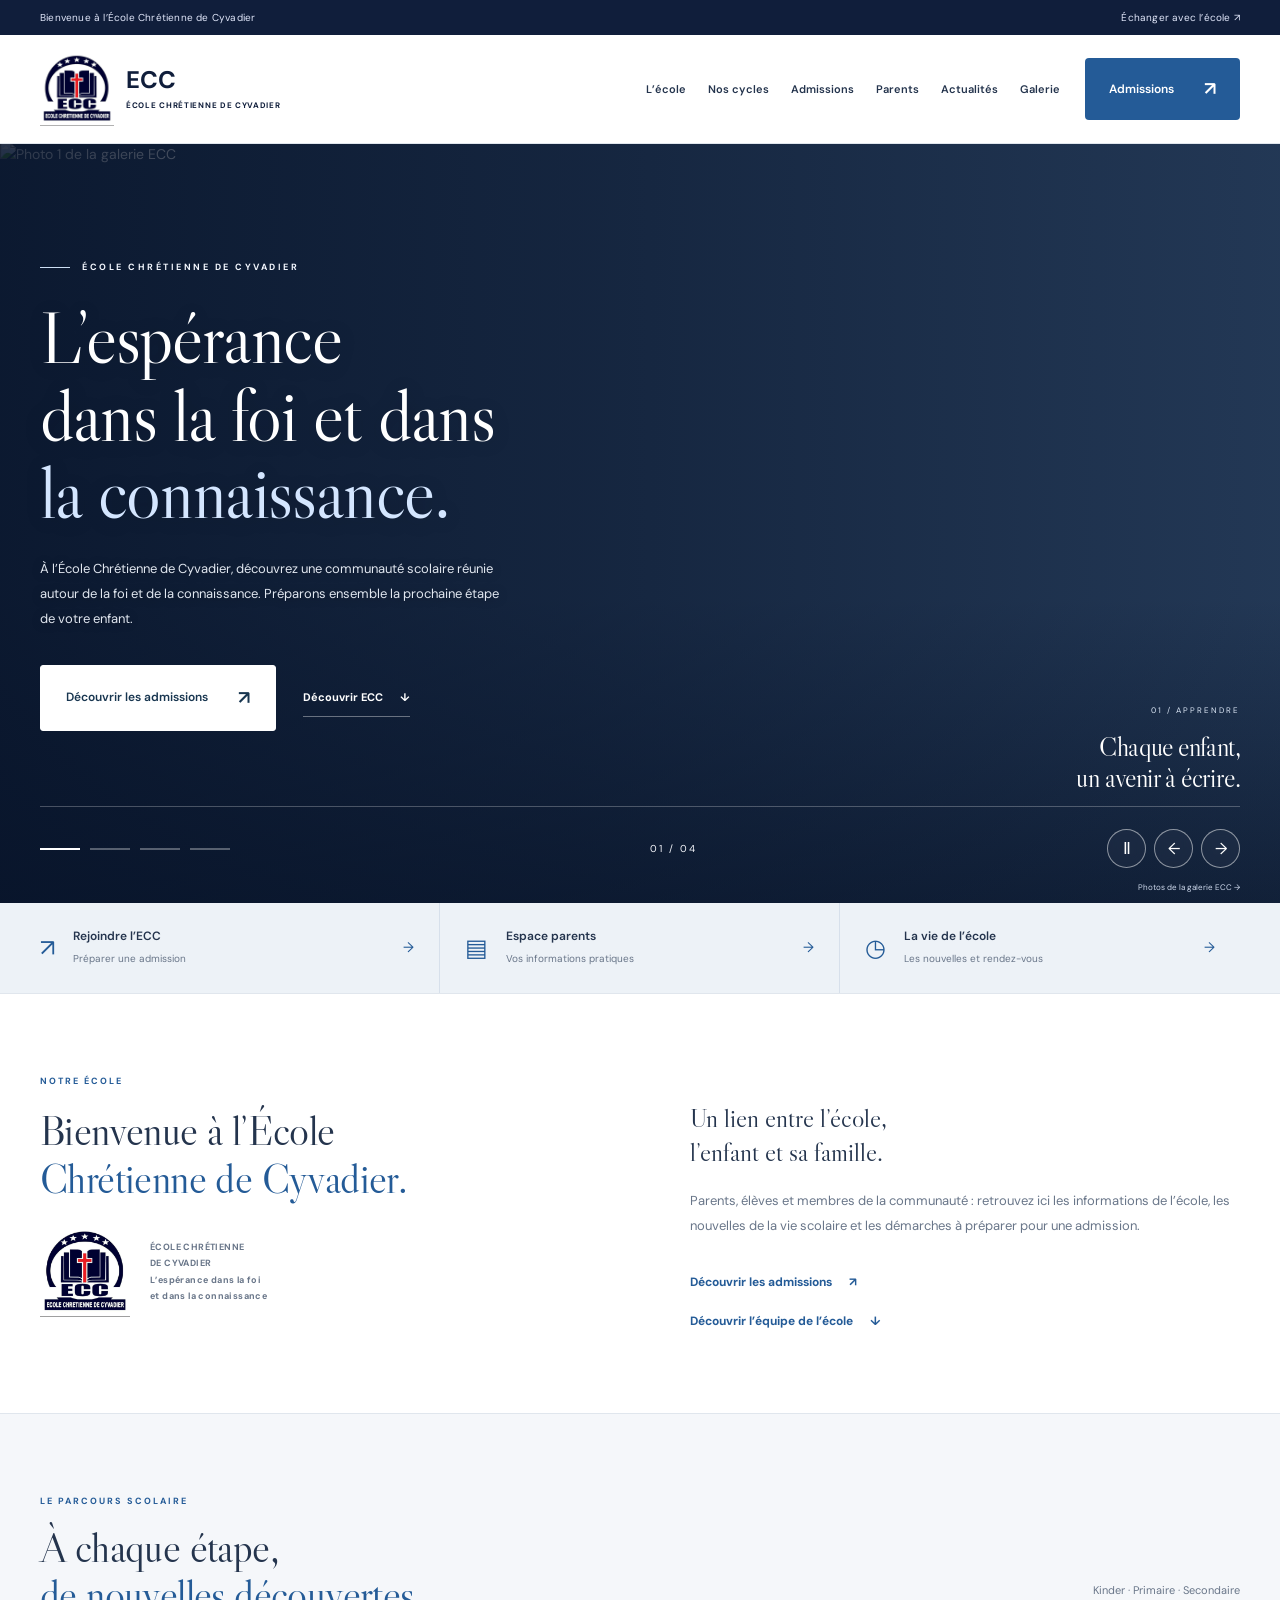
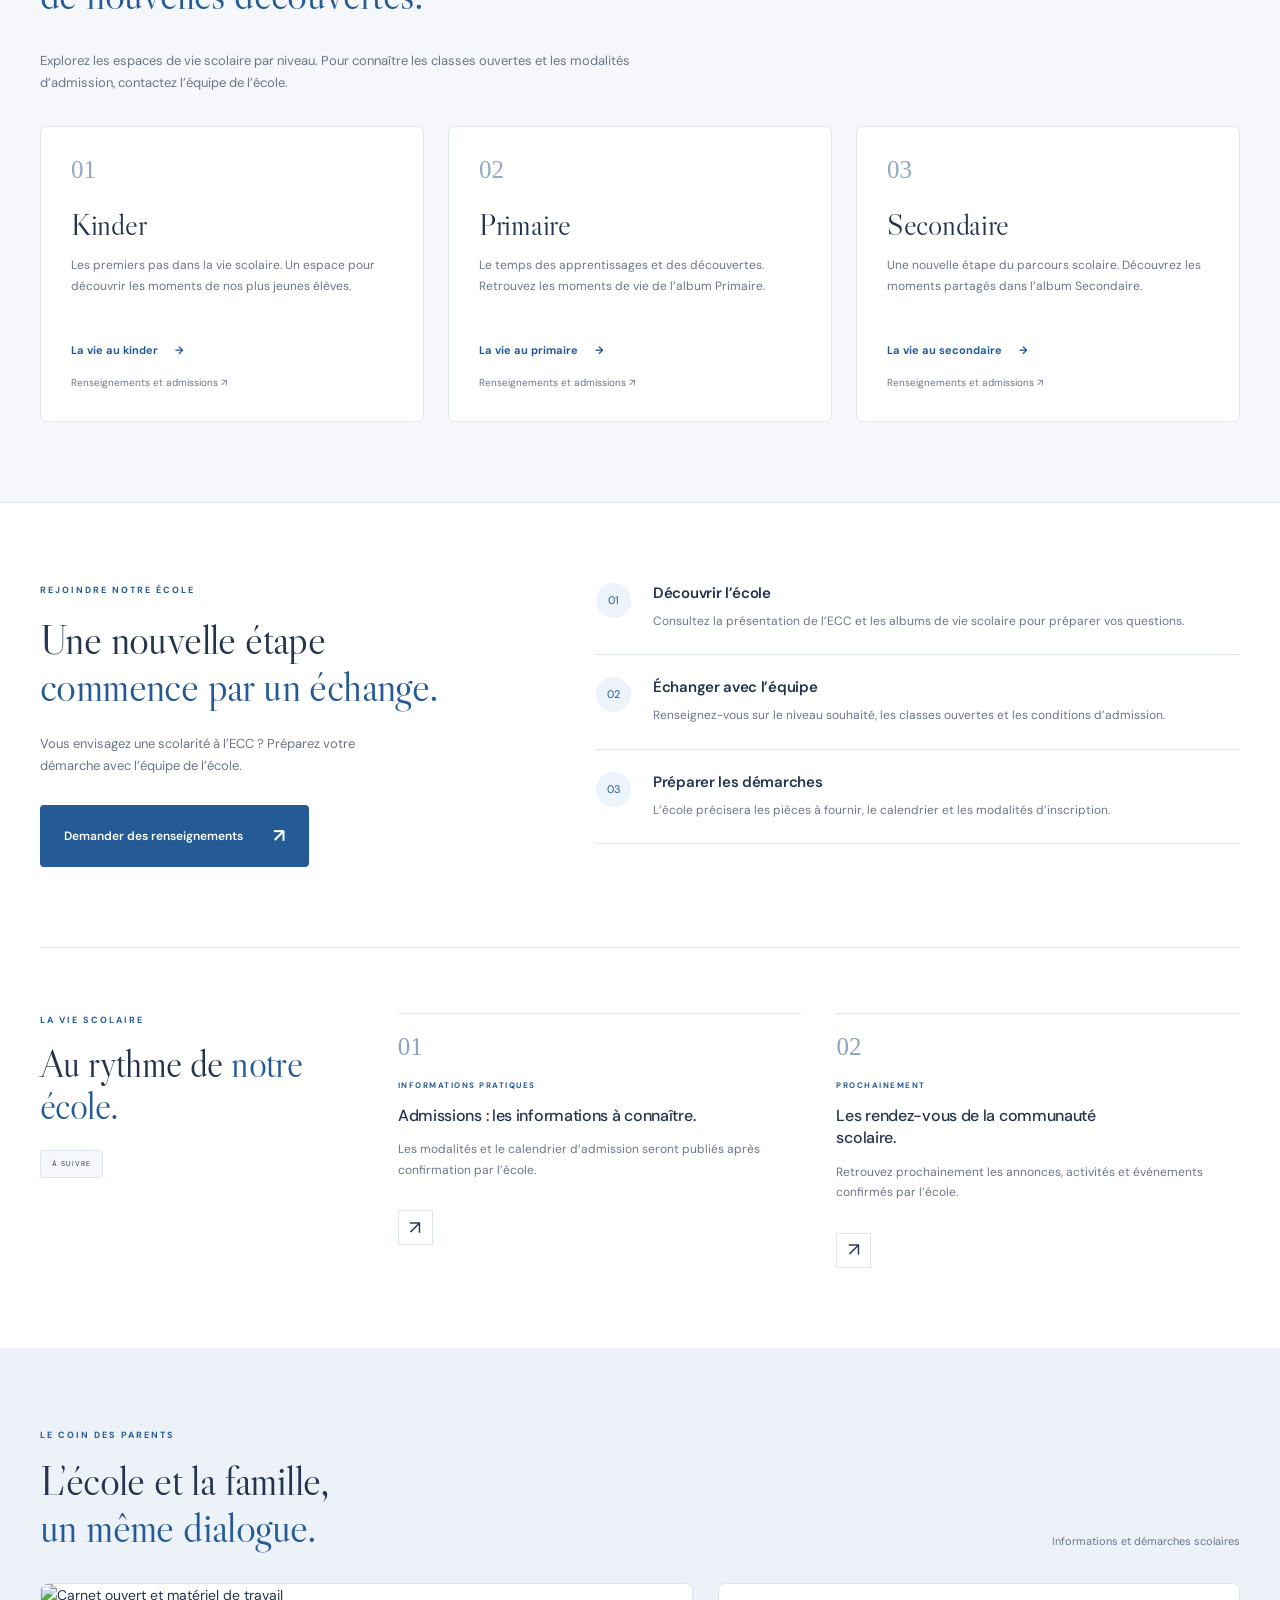
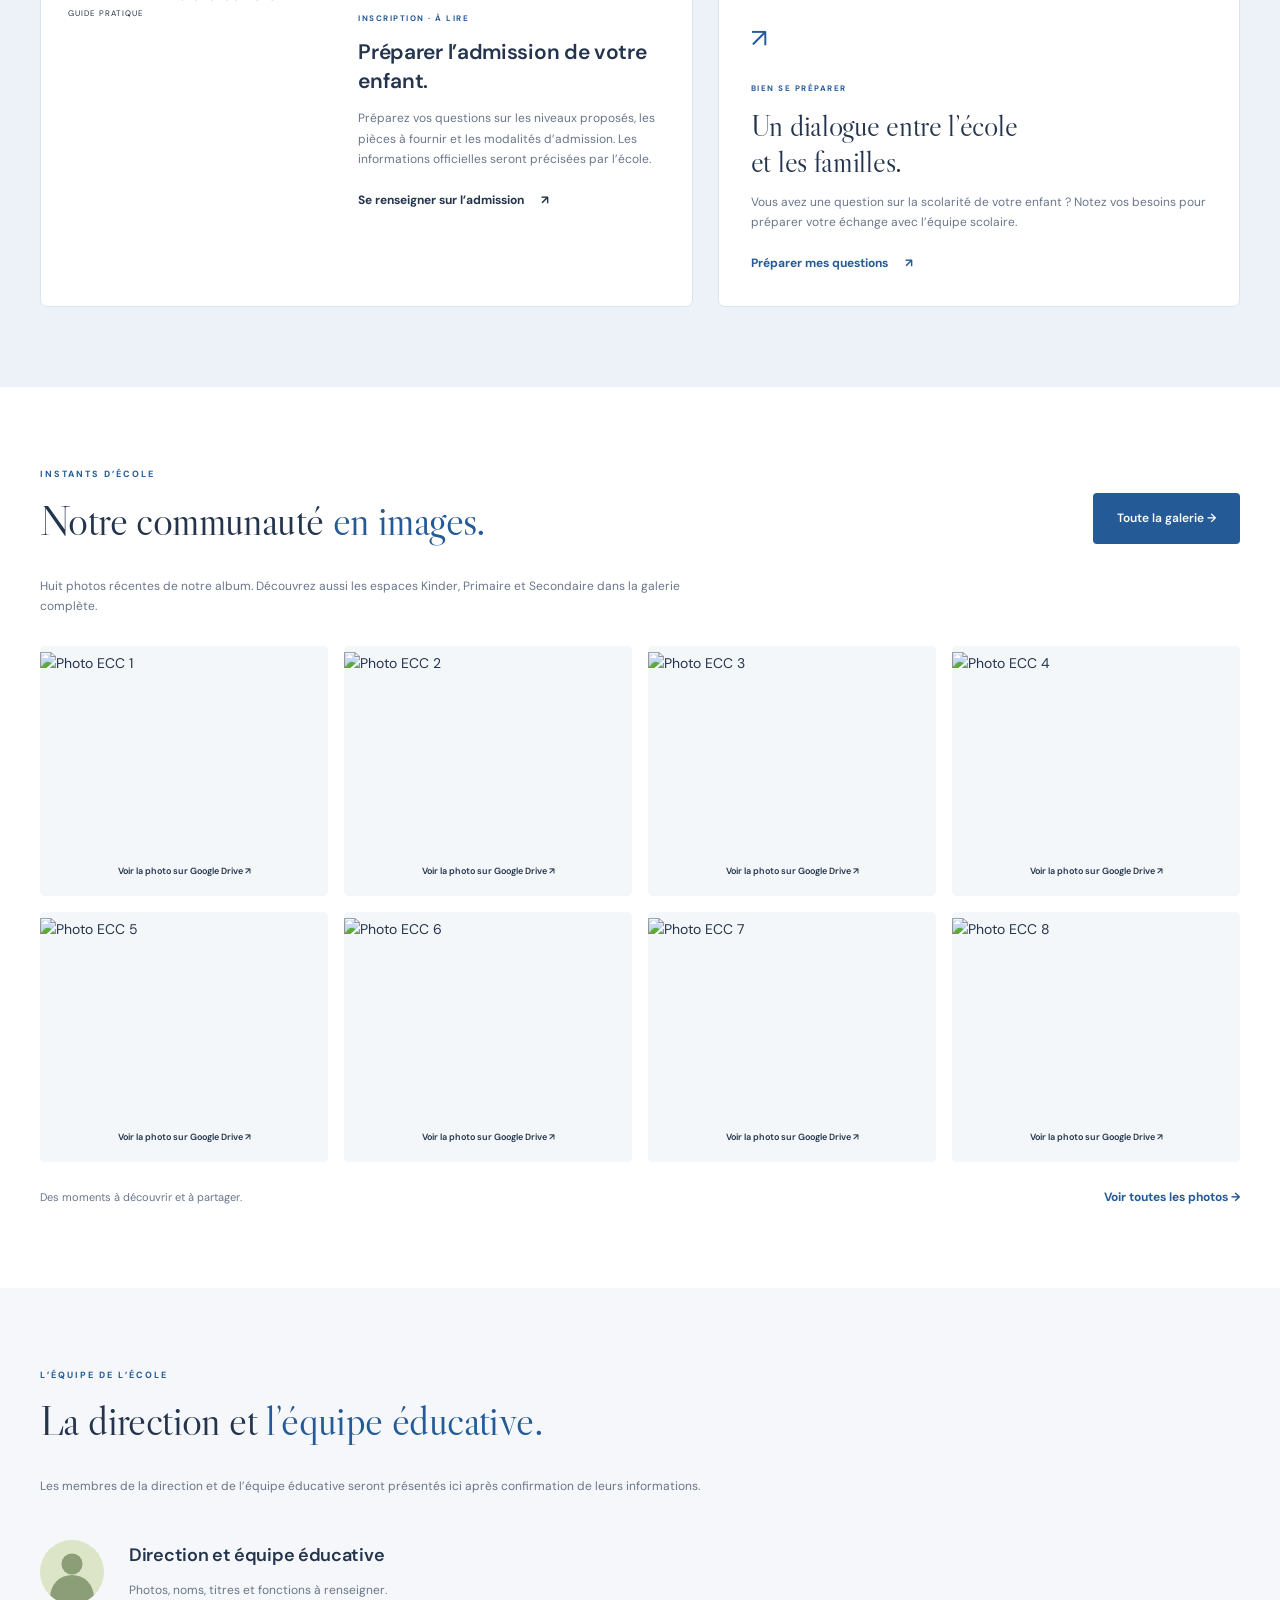
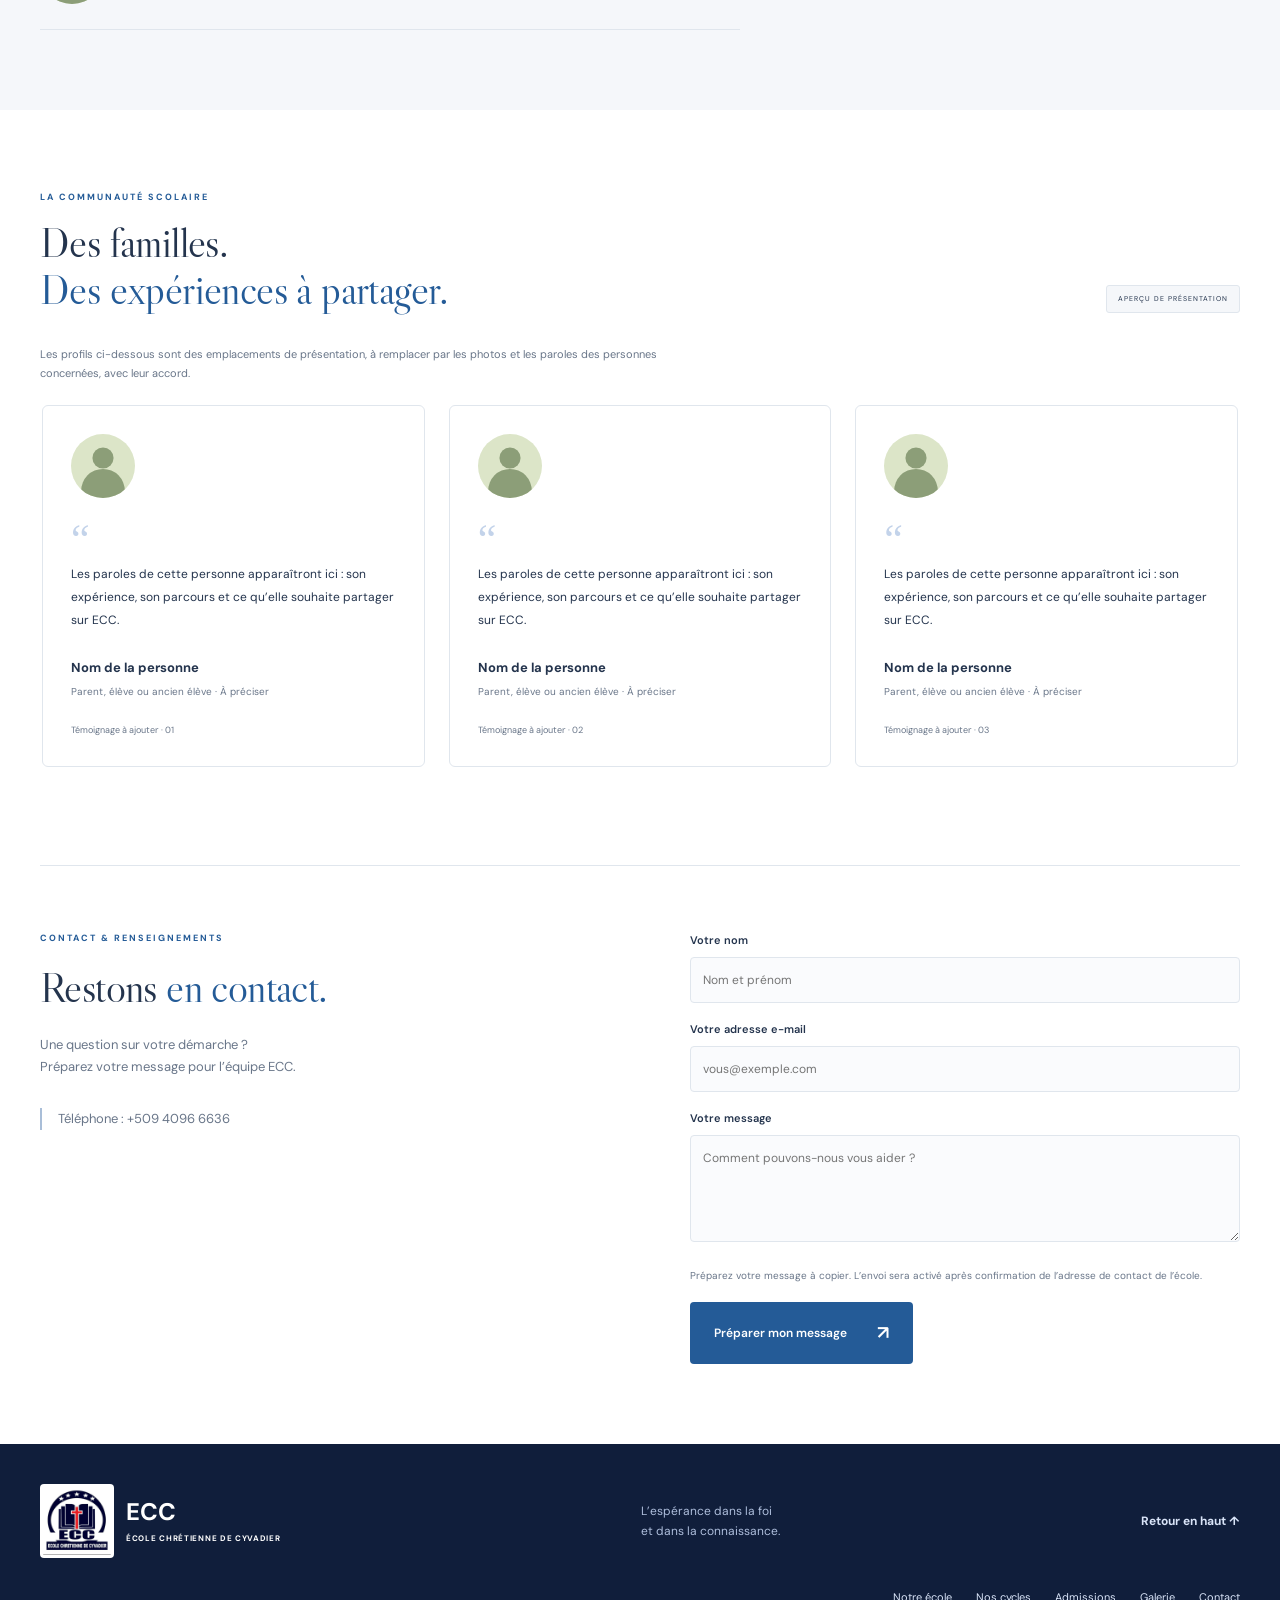
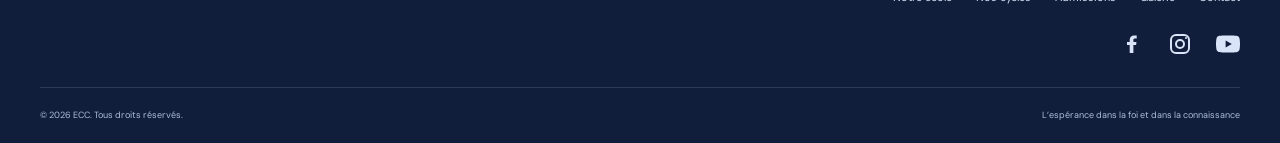
==== commit 96e77ba1: "commit for socio network" ====
--- a/index.html
+++ b/index.html
@@ -26,7 +26,7 @@
 <figure class="testimonial-card"><img class="testimonial-avatar" src="assets/avatar-placeholder.svg" alt="Photo de la personne &agrave; ajouter" width="88" height="88" loading="lazy"><span class="testimonial-quote" aria-hidden="true">&ldquo;</span><blockquote><p>Les paroles de cette personne appara&icirc;tront ici : son exp&eacute;rience, son parcours et ce qu&rsquo;elle souhaite partager sur ECC.</p></blockquote><figcaption><strong>Nom de la personne</strong><span>Parent, élève ou ancien élève · À préciser</span></figcaption><span class="testimonial-example">T&eacute;moignage &agrave; ajouter &middot; 02</span></figure>
 <figure class="testimonial-card"><img class="testimonial-avatar" src="assets/avatar-placeholder.svg" alt="Photo de la personne &agrave; ajouter" width="88" height="88" loading="lazy"><span class="testimonial-quote" aria-hidden="true">&ldquo;</span><blockquote><p>Les paroles de cette personne appara&icirc;tront ici : son exp&eacute;rience, son parcours et ce qu&rsquo;elle souhaite partager sur ECC.</p></blockquote><figcaption><strong>Nom de la personne</strong><span>Parent, élève ou ancien élève · À préciser</span></figcaption><span class="testimonial-example">T&eacute;moignage &agrave; ajouter &middot; 03</span></figure>
 </div><div class="testimonial-controls" id="testimonial-controls" role="group" aria-label="Navigation des t&eacute;moignages" hidden><button type="button" id="testimonial-prev" aria-label="T&eacute;moignage pr&eacute;c&eacute;dent" aria-controls="testimonial-track">&larr;</button><span id="testimonial-status"></span><button type="button" id="testimonial-next" aria-label="T&eacute;moignage suivant" aria-controls="testimonial-track">&rarr;</button><button type="button" id="testimonial-pause" aria-label="Mettre les t&eacute;moignages en pause">&#8545;</button></div></div></section>
-    <section class="container contact section" id="contact"><div><p class="eyebrow">CONTACT & RENSEIGNEMENTS</p><h2>Restons <em>en contact.</em></h2><p>Une question sur votre démarche ?<br>Préparez votre message pour l’équipe ECC.</p><p class="contact-note">Les coordonnées officielles de l’école seront ajoutées prochainement.</p></div><form id="contact-form"><label for="name">Votre nom</label><input id="name" name="name" placeholder="Nom et prénom" required autocomplete="name" maxlength="120"><label for="email">Votre adresse e-mail</label><input id="email" name="email" type="email" placeholder="vous@exemple.com" required autocomplete="email"><label for="message">Votre message</label><textarea id="message" name="message" rows="4" placeholder="Comment pouvons-nous vous aider ?" required maxlength="4000"></textarea><p class="form-note">Préparez votre message à copier. L’envoi sera activé après confirmation de l’adresse de contact de l’école.</p><button class="button" type="submit">Préparer mon message <span>↗</span></button><div id="contact-result" role="status" hidden><p>Message prêt à copier :</p><textarea id="contact-draft" rows="6" readonly aria-label="Message préparé"></textarea><button class="text-link" type="button" id="contact-copy">Copier le message</button></div></form></section>
+    <section class="container contact section" id="contact"><div><p class="eyebrow">CONTACT & RENSEIGNEMENTS</p><h2>Restons <em>en contact.</em></h2><p>Une question sur votre démarche ?<br>Préparez votre message pour l’équipe ECC.</p><p class="contact-note">Téléphone : <a href="tel:+50940966636">+509 4096 6636</a></p></div><form id="contact-form"><label for="name">Votre nom</label><input id="name" name="name" placeholder="Nom et prénom" required autocomplete="name" maxlength="120"><label for="email">Votre adresse e-mail</label><input id="email" name="email" type="email" placeholder="vous@exemple.com" required autocomplete="email"><label for="message">Votre message</label><textarea id="message" name="message" rows="4" placeholder="Comment pouvons-nous vous aider ?" required maxlength="4000"></textarea><p class="form-note">Préparez votre message à copier. L’envoi sera activé après confirmation de l’adresse de contact de l’école.</p><button class="button" type="submit">Préparer mon message <span>↗</span></button><div id="contact-result" role="status" hidden><p>Message prêt à copier :</p><textarea id="contact-draft" rows="6" readonly aria-label="Message préparé"></textarea><button class="text-link" type="button" id="contact-copy">Copier le message</button></div></form></section>
   </main>
-  <footer><div class="container footer-top"><a href="#accueil" class="brand"><img class="brand-logo" src="assets/logo-ecc.jpeg" alt="Logo de l’École Chrétienne de Cyvadier" width="71" height="71"><span>ECC<small>ÉCOLE CHRÉTIENNE DE CYVADIER</small></span></a><p>L’espérance dans la foi<br>et dans la connaissance.</p><a href="#accueil" class="text-link">Retour en haut ↑</a></div><nav class="container footer-links" aria-label="Liens de bas de page"><a href="#apropos">Notre école</a><a href="#cycles">Nos cycles</a><a href="#inscription">Admissions</a><a href="galerie.html">Galerie</a><a href="#contact">Contact</a></nav><div class="container footer-bottom"><span>© <span id="year">2026</span> ECC. Tous droits réservés.</span><span>L’espérance dans la foi et dans la connaissance</span></div></footer>
+  <footer><div class="container footer-top"><a href="#accueil" class="brand"><img class="brand-logo" src="assets/logo-ecc.jpeg" alt="Logo de l’École Chrétienne de Cyvadier" width="71" height="71"><span>ECC<small>ÉCOLE CHRÉTIENNE DE CYVADIER</small></span></a><p>L’espérance dans la foi<br>et dans la connaissance.</p><a href="#accueil" class="text-link">Retour en haut ↑</a></div><nav class="container footer-links" aria-label="Liens de bas de page"><a href="#apropos">Notre école</a><a href="#cycles">Nos cycles</a><a href="#inscription">Admissions</a><a href="galerie.html">Galerie</a><a href="#contact">Contact</a></nav><nav class="container footer-links" aria-label="Réseaux sociaux"><a href="https://www.facebook.com/profile.php?id=61595987874626" target="_blank" rel="noopener noreferrer" aria-label="Facebook"><svg aria-hidden="true" viewBox="0 0 24 24" width="24" height="24"><path fill="currentColor" d="M13.4 21v-8h2.7l.4-3.1h-3.1v-2c0-.9.3-1.5 1.6-1.5h1.7V3.6c-.3 0-1.4-.1-2.6-.1-2.6 0-4.4 1.6-4.4 4.5v1.9H7v3.1h2.7v8z"/></svg></a><a href="https://www.instagram.com/k_tina509/?__pwa=1" target="_blank" rel="noopener noreferrer" aria-label="Instagram"><svg aria-hidden="true" viewBox="0 0 24 24" width="24" height="24" fill="none" stroke="currentColor" stroke-width="2" stroke-linecap="round" stroke-linejoin="round"><rect x="3" y="3" width="18" height="18" rx="5"/><circle cx="12" cy="12" r="4"/><circle cx="18" cy="6" r="1" fill="currentColor" stroke="none"/></svg></a><a href="https://www.youtube.com/@ECOLECHRETIENNEDECYVADIER" target="_blank" rel="noopener noreferrer" aria-label="YouTube"><svg aria-hidden="true" viewBox="0 0 24 24" width="24" height="24"><path fill="currentColor" d="M23.5 6.2a3 3 0 0 0-2.1-2.1C19.5 3.6 12 3.6 12 3.6s-7.5 0-9.4.5A3 3 0 0 0 .5 6.2 31 31 0 0 0 0 12a31 31 0 0 0 .5 5.8 3 3 0 0 0 2.1 2.1c1.9.5 9.4.5 9.4.5s7.5 0 9.4-.5a3 3 0 0 0 2.1-2.1A31 31 0 0 0 24 12a31 31 0 0 0-.5-5.8z"/><path fill="#101e3b" d="m9.6 15.6 6.2-3.6-6.2-3.6z"/></svg></a></nav><div class="container footer-bottom"><span>© <span id="year">2026</span> ECC. Tous droits réservés.</span><span>L’espérance dans la foi et dans la connaissance</span></div></footer>
 </body></html>
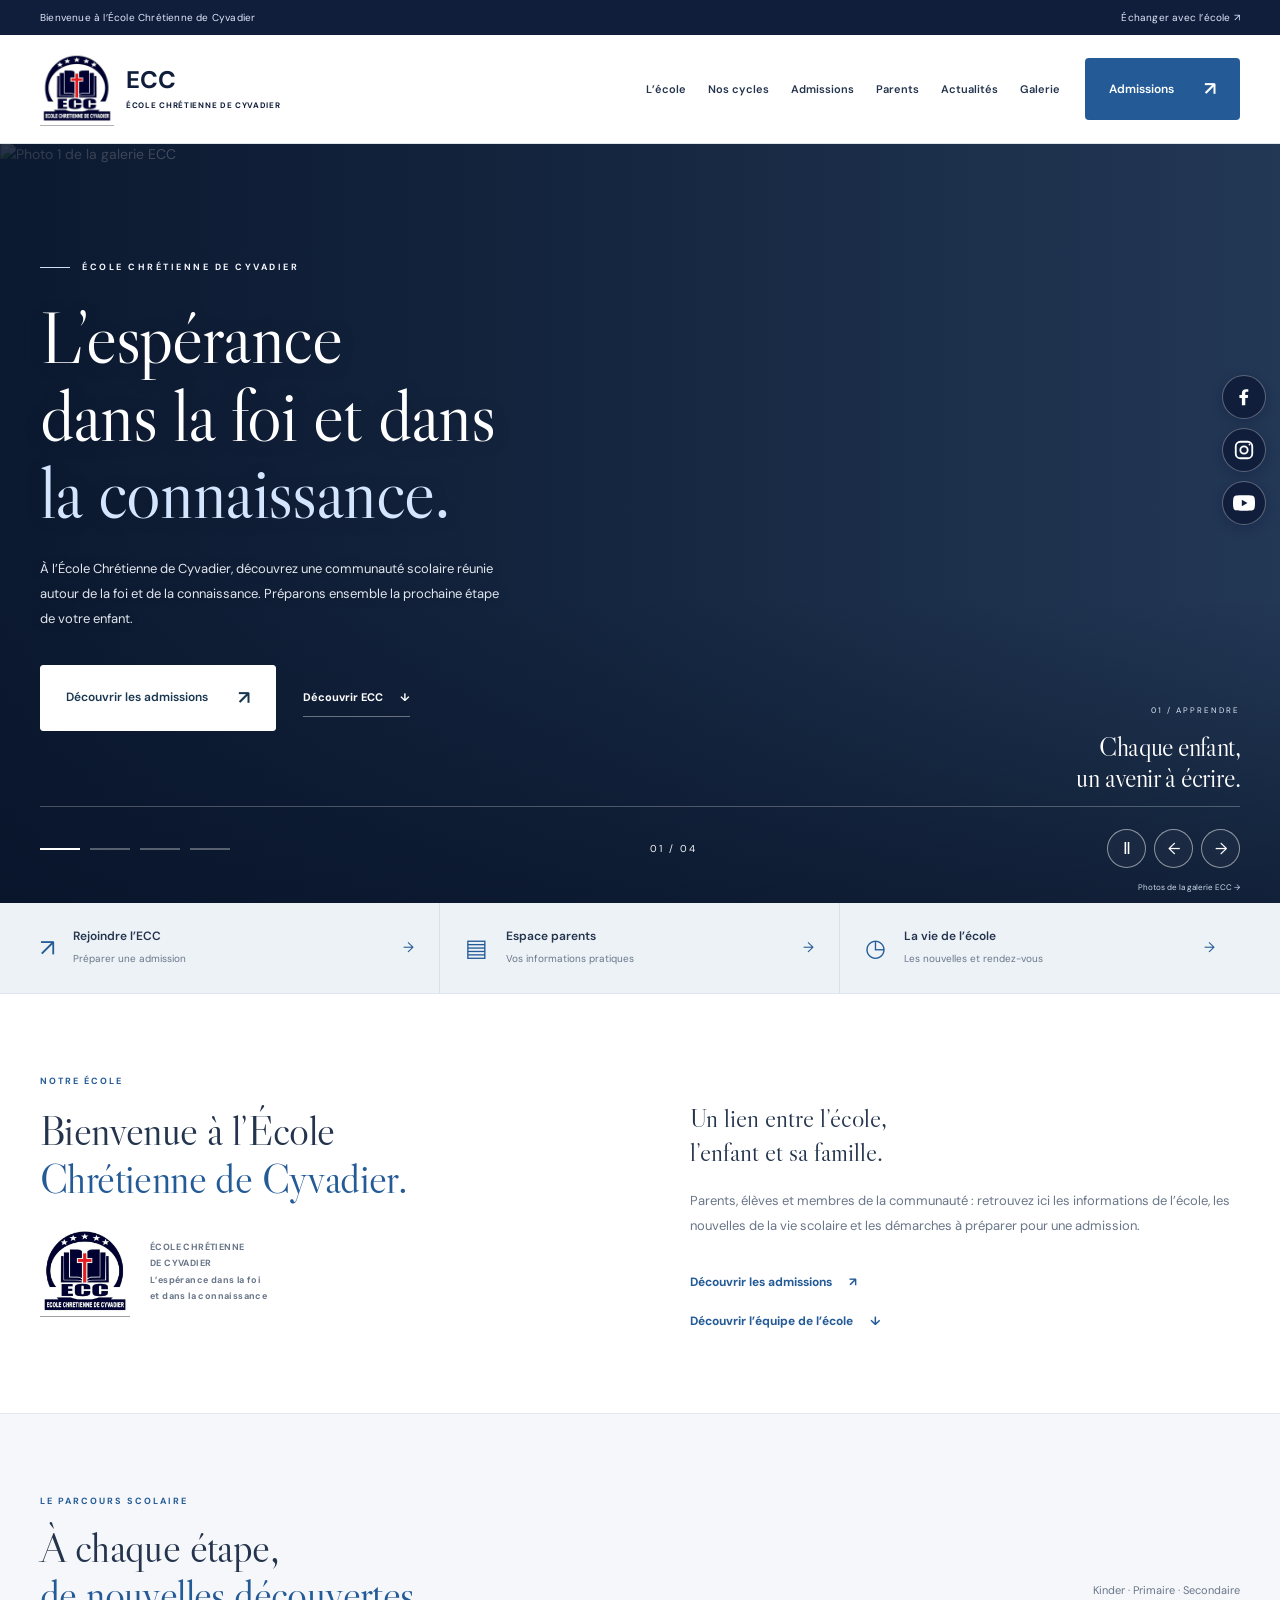
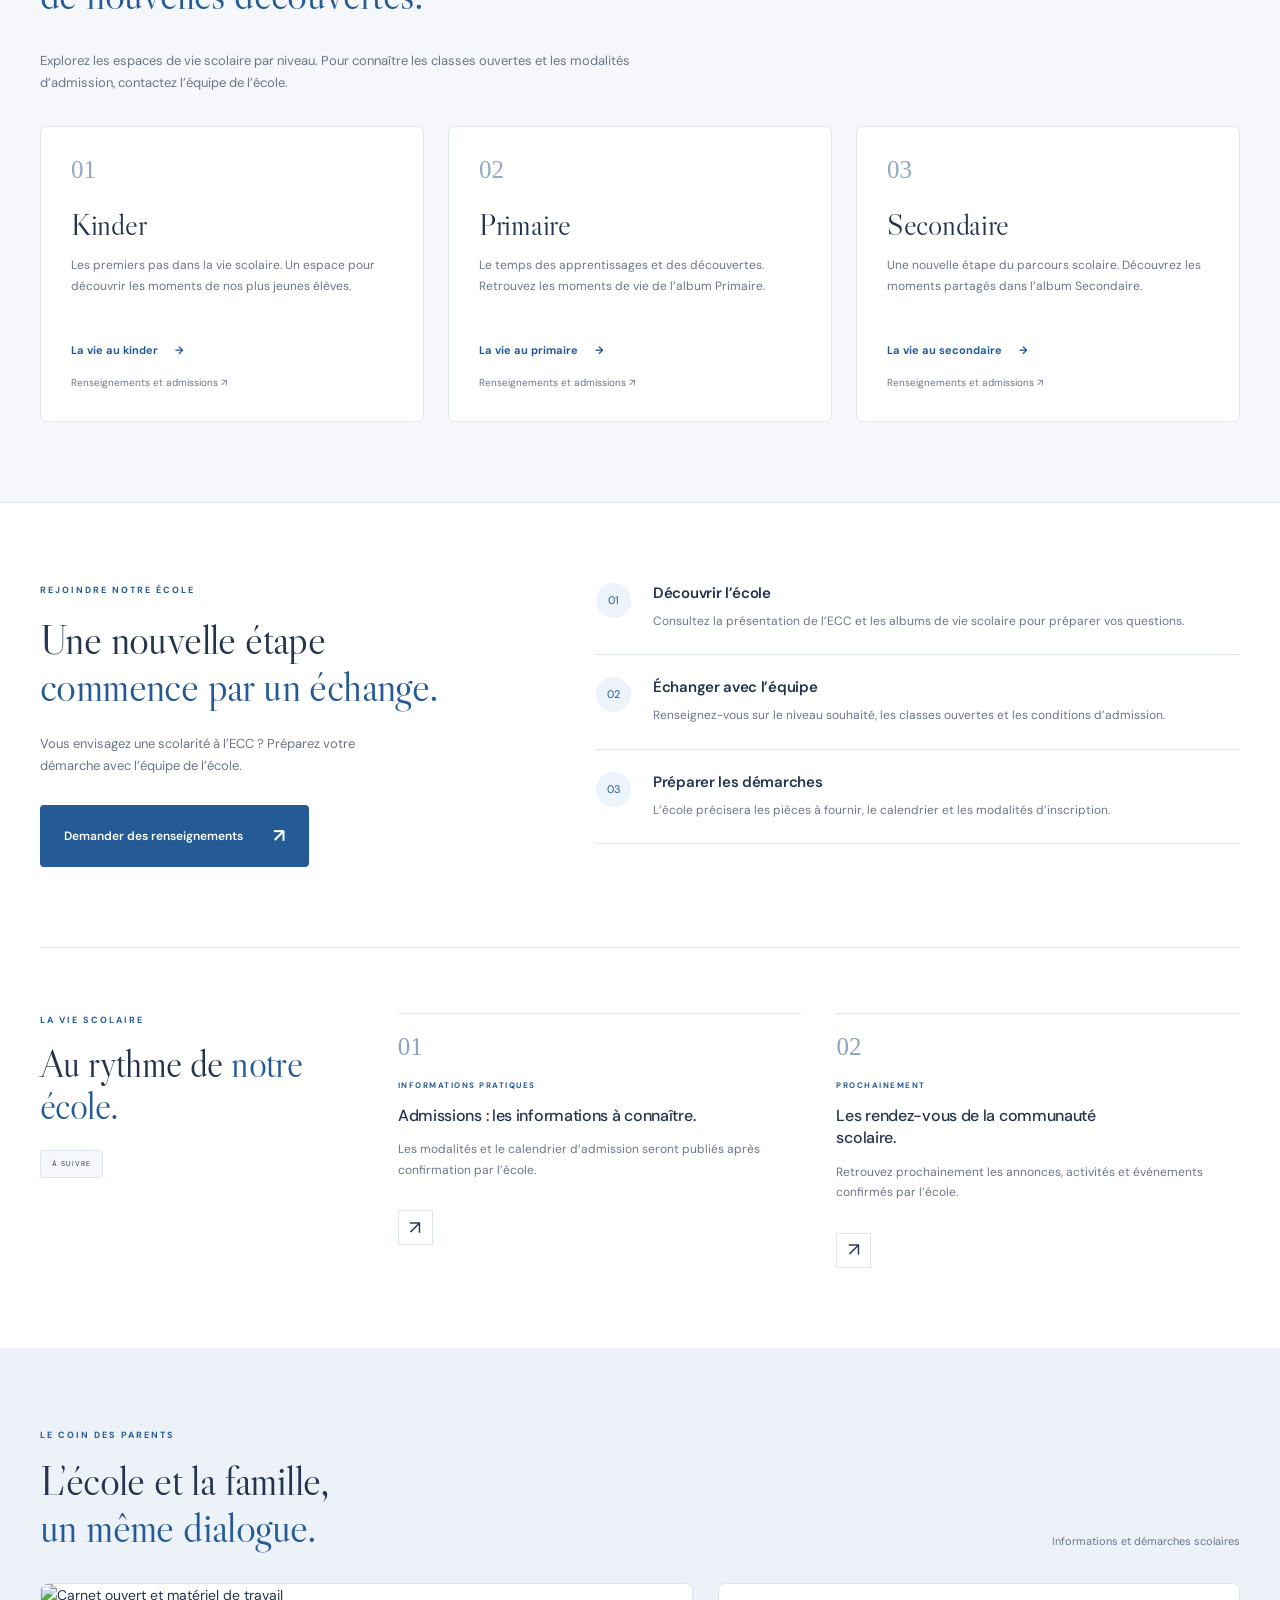
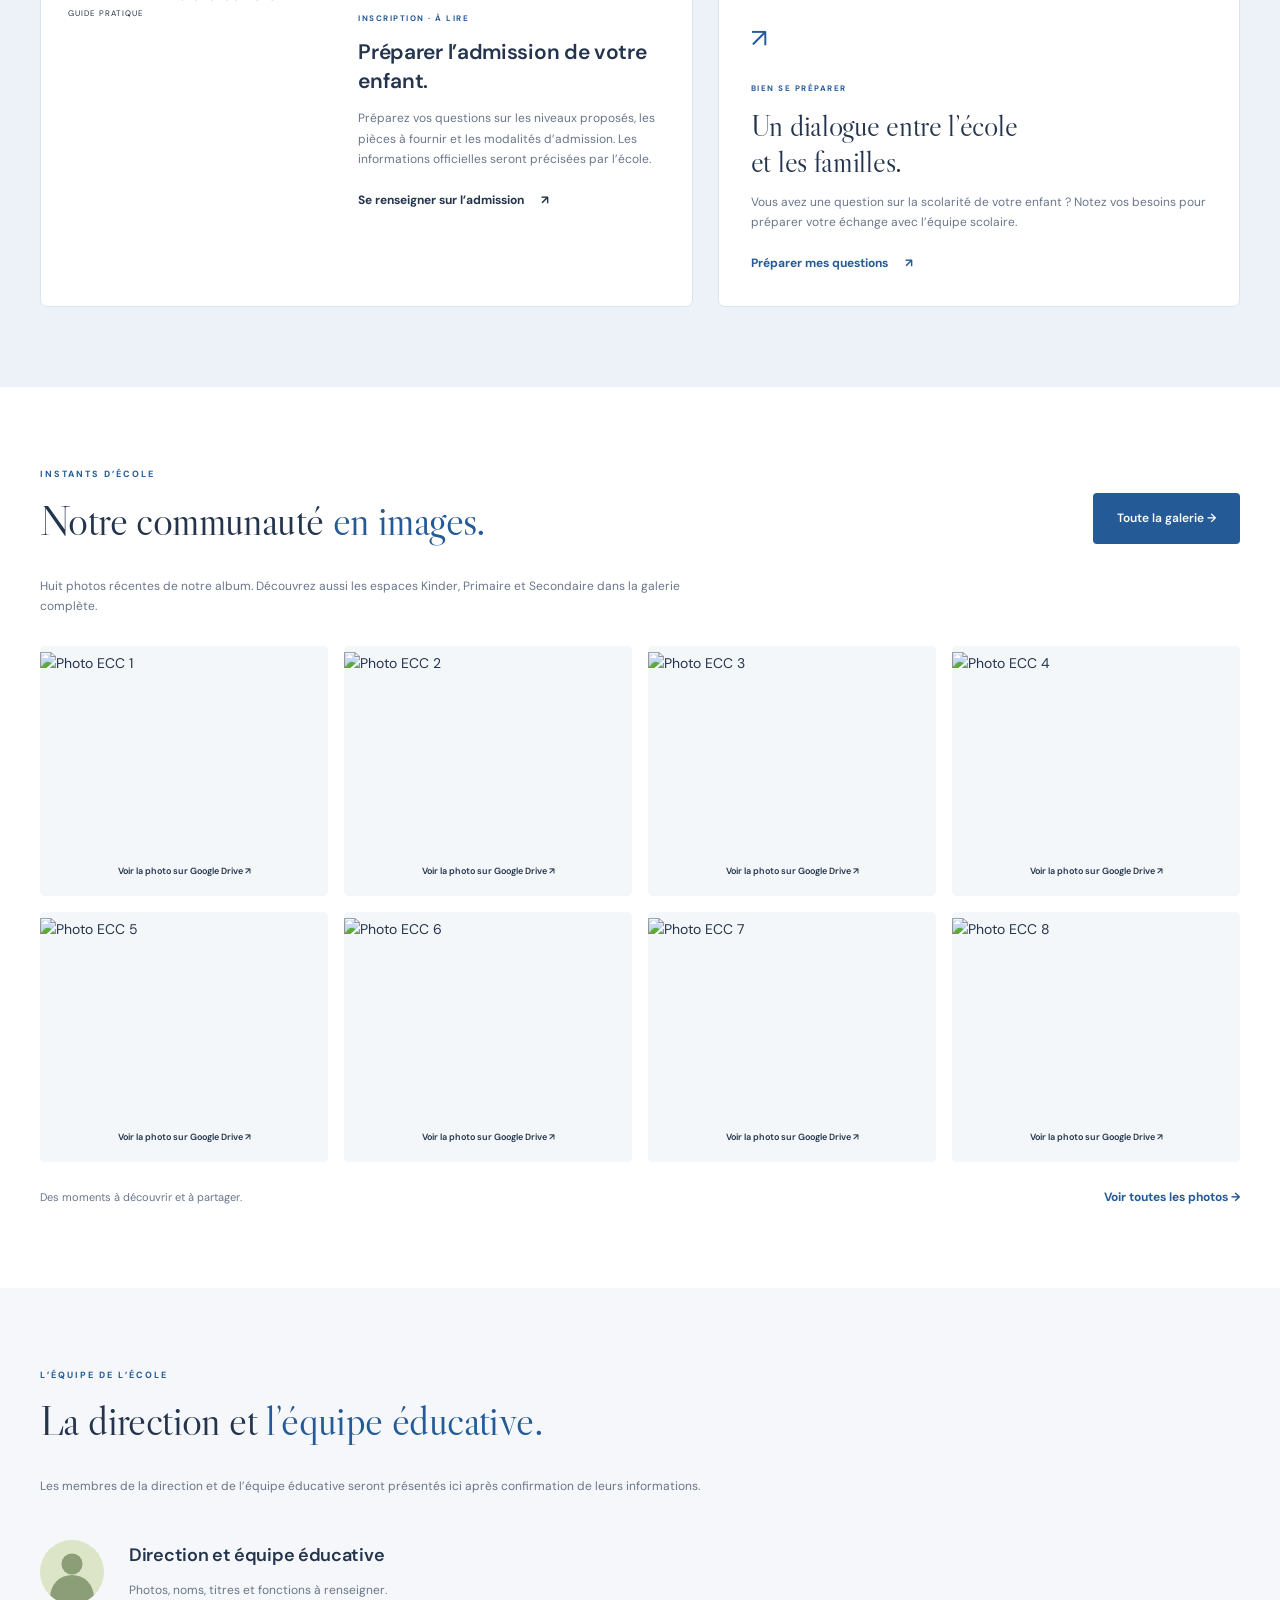
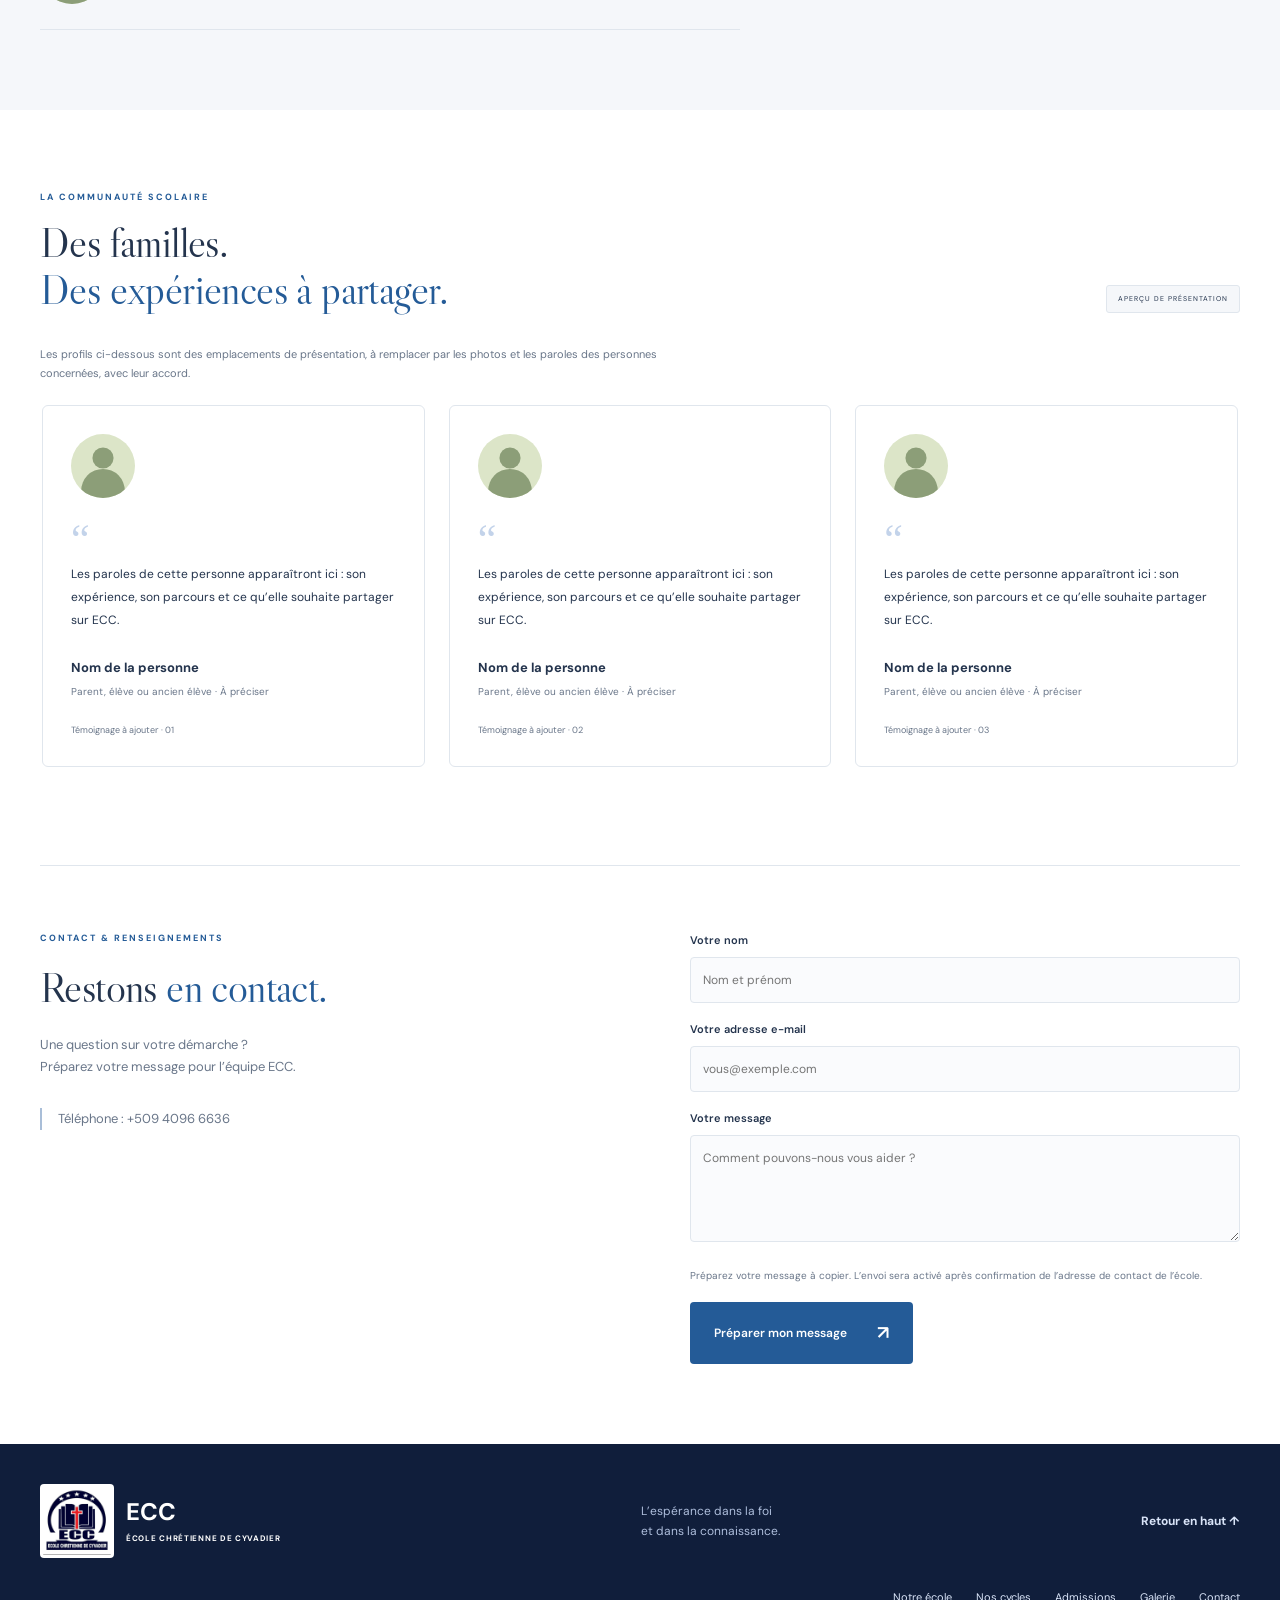
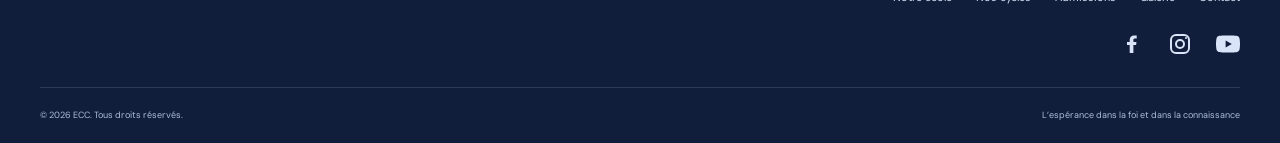
==== commit 18207ad8: "commit" ====
--- a/index.html
+++ b/index.html
@@ -29,4 +29,9 @@
     <section class="container contact section" id="contact"><div><p class="eyebrow">CONTACT & RENSEIGNEMENTS</p><h2>Restons <em>en contact.</em></h2><p>Une question sur votre démarche ?<br>Préparez votre message pour l’équipe ECC.</p><p class="contact-note">Téléphone : <a href="tel:+50940966636">+509 4096 6636</a></p></div><form id="contact-form"><label for="name">Votre nom</label><input id="name" name="name" placeholder="Nom et prénom" required autocomplete="name" maxlength="120"><label for="email">Votre adresse e-mail</label><input id="email" name="email" type="email" placeholder="vous@exemple.com" required autocomplete="email"><label for="message">Votre message</label><textarea id="message" name="message" rows="4" placeholder="Comment pouvons-nous vous aider ?" required maxlength="4000"></textarea><p class="form-note">Préparez votre message à copier. L’envoi sera activé après confirmation de l’adresse de contact de l’école.</p><button class="button" type="submit">Préparer mon message <span>↗</span></button><div id="contact-result" role="status" hidden><p>Message prêt à copier :</p><textarea id="contact-draft" rows="6" readonly aria-label="Message préparé"></textarea><button class="text-link" type="button" id="contact-copy">Copier le message</button></div></form></section>
   </main>
   <footer><div class="container footer-top"><a href="#accueil" class="brand"><img class="brand-logo" src="assets/logo-ecc.jpeg" alt="Logo de l’École Chrétienne de Cyvadier" width="71" height="71"><span>ECC<small>ÉCOLE CHRÉTIENNE DE CYVADIER</small></span></a><p>L’espérance dans la foi<br>et dans la connaissance.</p><a href="#accueil" class="text-link">Retour en haut ↑</a></div><nav class="container footer-links" aria-label="Liens de bas de page"><a href="#apropos">Notre école</a><a href="#cycles">Nos cycles</a><a href="#inscription">Admissions</a><a href="galerie.html">Galerie</a><a href="#contact">Contact</a></nav><nav class="container footer-links" aria-label="Réseaux sociaux"><a href="https://www.facebook.com/profile.php?id=61595987874626" target="_blank" rel="noopener noreferrer" aria-label="Facebook"><svg aria-hidden="true" viewBox="0 0 24 24" width="24" height="24"><path fill="currentColor" d="M13.4 21v-8h2.7l.4-3.1h-3.1v-2c0-.9.3-1.5 1.6-1.5h1.7V3.6c-.3 0-1.4-.1-2.6-.1-2.6 0-4.4 1.6-4.4 4.5v1.9H7v3.1h2.7v8z"/></svg></a><a href="https://www.instagram.com/k_tina509/?__pwa=1" target="_blank" rel="noopener noreferrer" aria-label="Instagram"><svg aria-hidden="true" viewBox="0 0 24 24" width="24" height="24" fill="none" stroke="currentColor" stroke-width="2" stroke-linecap="round" stroke-linejoin="round"><rect x="3" y="3" width="18" height="18" rx="5"/><circle cx="12" cy="12" r="4"/><circle cx="18" cy="6" r="1" fill="currentColor" stroke="none"/></svg></a><a href="https://www.youtube.com/@ECOLECHRETIENNEDECYVADIER" target="_blank" rel="noopener noreferrer" aria-label="YouTube"><svg aria-hidden="true" viewBox="0 0 24 24" width="24" height="24"><path fill="currentColor" d="M23.5 6.2a3 3 0 0 0-2.1-2.1C19.5 3.6 12 3.6 12 3.6s-7.5 0-9.4.5A3 3 0 0 0 .5 6.2 31 31 0 0 0 0 12a31 31 0 0 0 .5 5.8 3 3 0 0 0 2.1 2.1c1.9.5 9.4.5 9.4.5s7.5 0 9.4-.5a3 3 0 0 0 2.1-2.1A31 31 0 0 0 24 12a31 31 0 0 0-.5-5.8z"/><path fill="#101e3b" d="m9.6 15.6 6.2-3.6-6.2-3.6z"/></svg></a></nav><div class="container footer-bottom"><span>© <span id="year">2026</span> ECC. Tous droits réservés.</span><span>L’espérance dans la foi et dans la connaissance</span></div></footer>
+  <nav class="floating-socials" aria-label="Réseaux sociaux">
+    <a href="https://www.facebook.com/profile.php?id=61595987874626" target="_blank" rel="noopener noreferrer" aria-label="Facebook"><svg aria-hidden="true" viewBox="0 0 24 24" width="22" height="22"><path fill="currentColor" d="M13.4 21v-8h2.7l.4-3.1h-3.1v-2c0-.9.3-1.5 1.6-1.5h1.7V3.6c-.3 0-1.4-.1-2.6-.1-2.6 0-4.4 1.6-4.4 4.5v1.9H7v3.1h2.7v8z"/></svg></a>
+    <a href="https://www.instagram.com/k_tina509/?__pwa=1" target="_blank" rel="noopener noreferrer" aria-label="Instagram"><svg aria-hidden="true" viewBox="0 0 24 24" width="22" height="22" fill="none" stroke="currentColor" stroke-width="2" stroke-linecap="round" stroke-linejoin="round"><rect x="3" y="3" width="18" height="18" rx="5"/><circle cx="12" cy="12" r="4"/><circle cx="18" cy="6" r="1" fill="currentColor" stroke="none"/></svg></a>
+    <a href="https://www.youtube.com/@ECOLECHRETIENNEDECYVADIER" target="_blank" rel="noopener noreferrer" aria-label="YouTube"><svg aria-hidden="true" viewBox="0 0 24 24" width="22" height="22"><path fill="currentColor" d="M23.5 6.2a3 3 0 0 0-2.1-2.1C19.5 3.6 12 3.6 12 3.6s-7.5 0-9.4.5A3 3 0 0 0 .5 6.2 31 31 0 0 0 0 12a31 31 0 0 0 .5 5.8 3 3 0 0 0 2.1 2.1c1.9.5 9.4.5 9.4.5s7.5 0 9.4-.5a3 3 0 0 0 2.1-2.1A31 31 0 0 0 24 12a31 31 0 0 0-.5-5.8z"/><path fill="#101e3b" d="m9.6 15.6 6.2-3.6-6.2-3.6z"/></svg></a>
+  </nav>
 </body></html>
--- a/school.css
+++ b/school.css
@@ -3,3 +3,4 @@
 @media(max-width:1100px){.nav{gap:16px}.nav nav{gap:14px;font-size:10px}.brand small{max-width:140px;font-size:7px}.brand-logo{width:62px;height:62px}.hero{gap:30px}.hero-copy h1{font-size:58px}.hero-actions{align-items:start;flex-direction:column;gap:18px}.about,.admission-layout,.contact{gap:50px}.featured{grid-template-columns:1fr}.publication-image{min-height:210px}}
 @media(max-width:800px){.container{width:calc(100% - 40px)}.nav{height:85px}.nav nav{top:85px;font-size:13px}.hero{padding:35px 20px 40px;grid-template-columns:1fr;gap:30px}.hero-copy{padding:10px 0;max-width:none}.hero-copy h1{font-size:58px;max-width:650px}.hero-description{max-width:550px}.hero-actions{flex-direction:row;align-items:center}.hero-visual{min-height:390px;border-radius:60px 6px 6px 6px}.image-caption{display:block}.quick-links{padding-inline:20px}.quick-link,.quick-link:nth-child(2),.quick-link:nth-child(3){padding:20px 15px}.quick-link:first-child{padding-left:0}.quick-link small{font-size:8px}.quick-link strong{font-size:11px}.quick-link>span{display:none}.section{padding-block:60px}.about,.admission-layout{grid-template-columns:1fr;gap:30px}.about-copy{padding:0}.level-grid{gap:15px}.level-card{padding:22px}.level-card p{min-height:100px}.level-card h3{font-size:26px}#inscription{padding-block:60px}#actualites{grid-template-columns:1fr 1fr;gap:25px}#actualites .section-heading{grid-column:1/-1}.contact{gap:25px;grid-template-columns:1fr}.school-seal{margin-bottom:0}.footer-links{justify-content:start;flex-wrap:wrap}}
 @media(max-width:520px){.nav{gap:9px}.brand{font-size:21px}.brand-logo{width:49px;height:49px}.brand small{max-width:115px;font-size:6px}.nav-cta{font-size:9px;padding:10px 12px}.hero-copy h1{font-size:47px;line-height:1.08;letter-spacing:-.7px}.hero .eyebrow{font-size:8px;letter-spacing:1.4px}.hero-description{font-size:12px}.hero-actions{flex-direction:column;align-items:start;gap:20px}.hero-visual{min-height:340px}.image-caption h2{font-size:25px}.hero{gap:25px}.quick-links{grid-template-columns:1fr;padding-inline:20px}.quick-link,.quick-link:nth-child(2),.quick-link:nth-child(3){padding:17px 0;border:0;border-bottom:1px solid var(--line)}.quick-link:last-child{border:0}.quick-link small{font-size:10px}.quick-link strong{font-size:12px}.quick-link>span{display:block;font-size:20px}.section{padding-block:48px}h2{font-size:35px}.about{gap:25px}.level-grid{grid-template-columns:1fr;gap:15px}.level-card{padding:25px}.level-number{position:absolute;right:25px;top:25px;font-size:20px;margin:0}.level-card h3{font-size:29px;padding-right:35px}.level-card p{min-height:0;max-width:330px}.level-card a+a{margin-top:13px}#inscription{padding-block:48px}.admission-layout{gap:30px}.admission-steps li{gap:15px;padding-block:20px}#actualites{grid-template-columns:1fr;padding-top:45px}#actualites .section-heading{grid-column:auto}#actualites h2{font-size:35px}.news-number{float:none;min-height:0;font-size:24px;margin:0 0 16px}.round-link,.news-arrow{margin-left:0}.publication-grid{grid-template-columns:1fr}.resource h3{font-size:28px}.ecc-photo img{height:155px}.ecc-photo-caption{font-size:8px;padding:10px}.school-team-placeholder{gap:18px}.school-team-placeholder h3{font-size:16px}.testimonial-grid{gap:16px}.testimonial-card{padding:25px}.contact{padding-top:45px}.footer-links{gap:15px;font-size:10px}.footer-top{gap:22px}.footer-bottom{font-size:8px}.gallery-page-title{font-size:43px}.gallery-back{font-size:9px}}
+ .floating-socials{position:fixed;right:14px;top:50%;z-index:1000;display:flex;flex-direction:column;gap:9px;transform:translateY(-50%)}.floating-socials a{display:grid;place-items:center;width:44px;height:44px;border:1px solid #ffffff50;border-radius:50%;background:var(--navy);color:#fff;box-shadow:0 3px 12px #080b3940;transition:background .2s,transform .2s}.floating-socials a:hover{background:var(--blue);transform:translateX(-3px)}.floating-socials a:focus-visible{outline:3px solid var(--red);outline-offset:3px}.floating-socials svg{display:block}@media(max-width:520px){.floating-socials{right:8px;gap:7px}.floating-socials a{width:38px;height:38px}.floating-socials svg{width:19px;height:19px}}
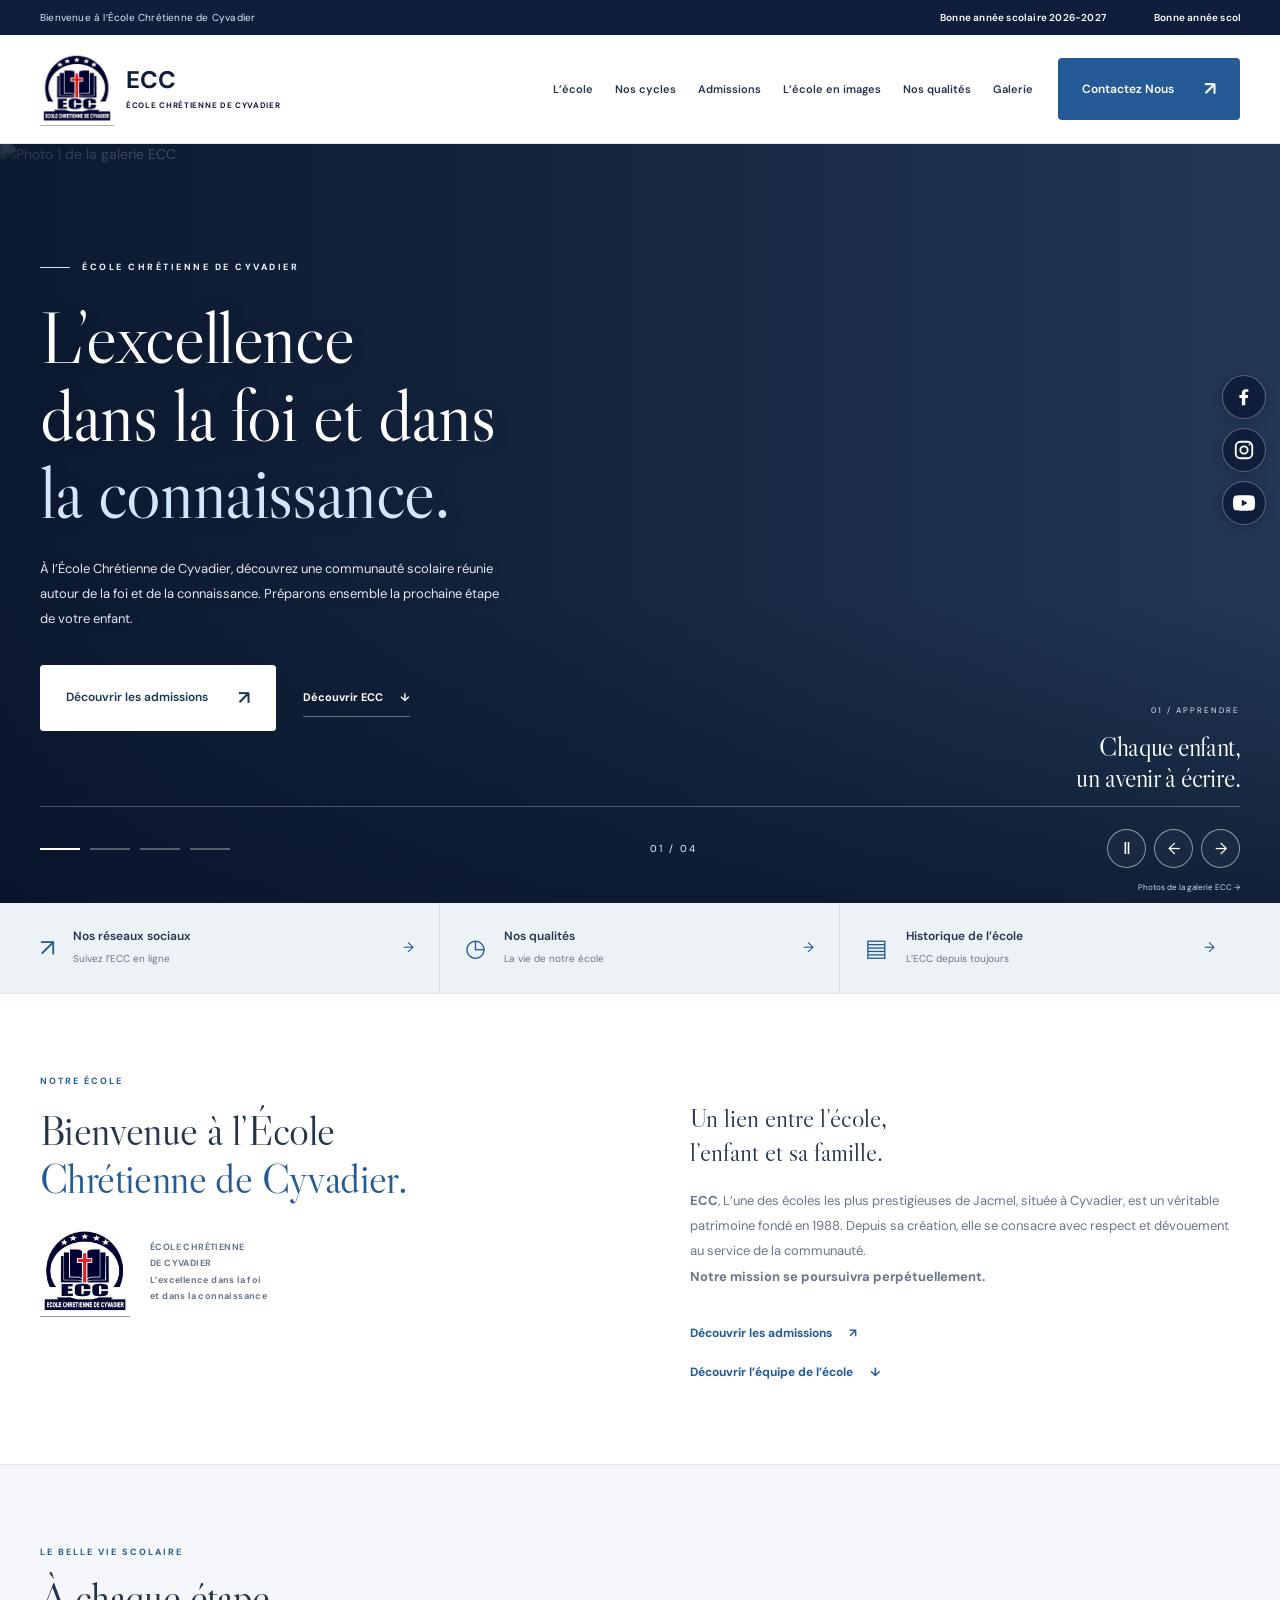
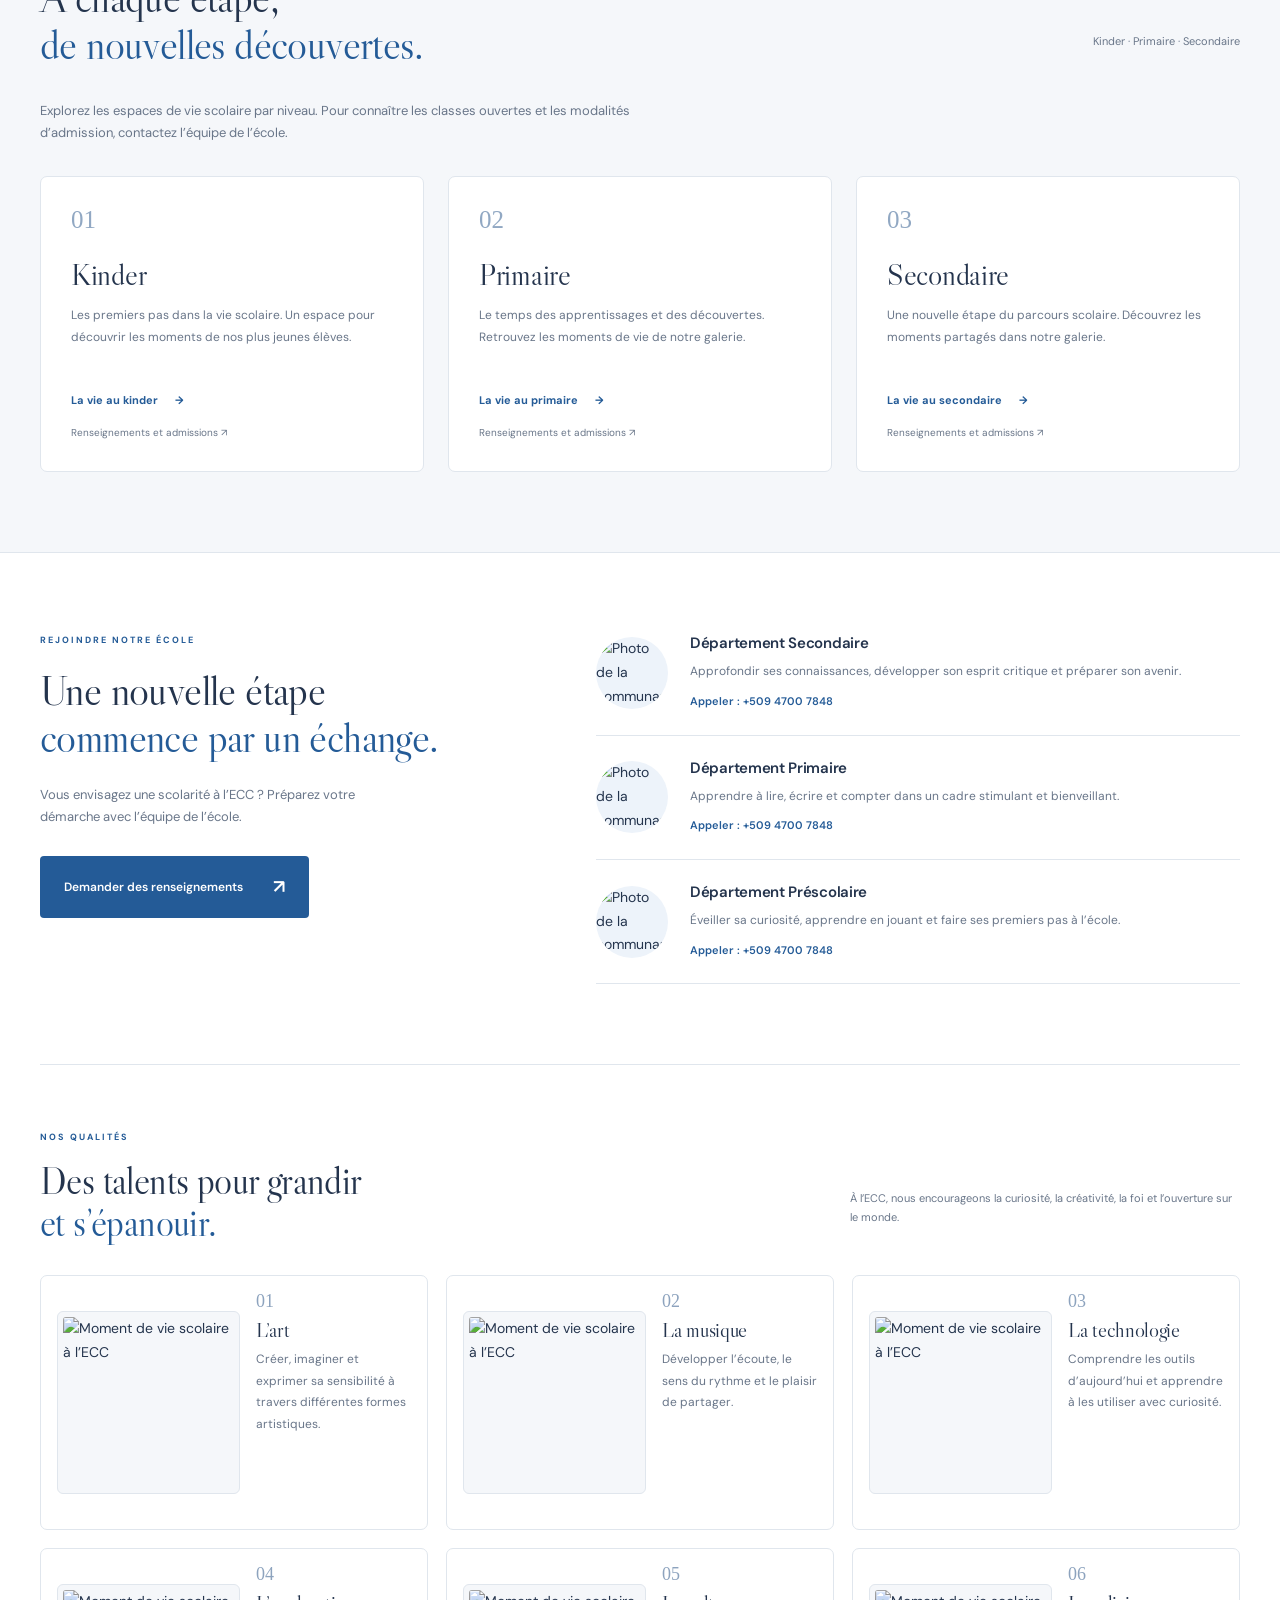
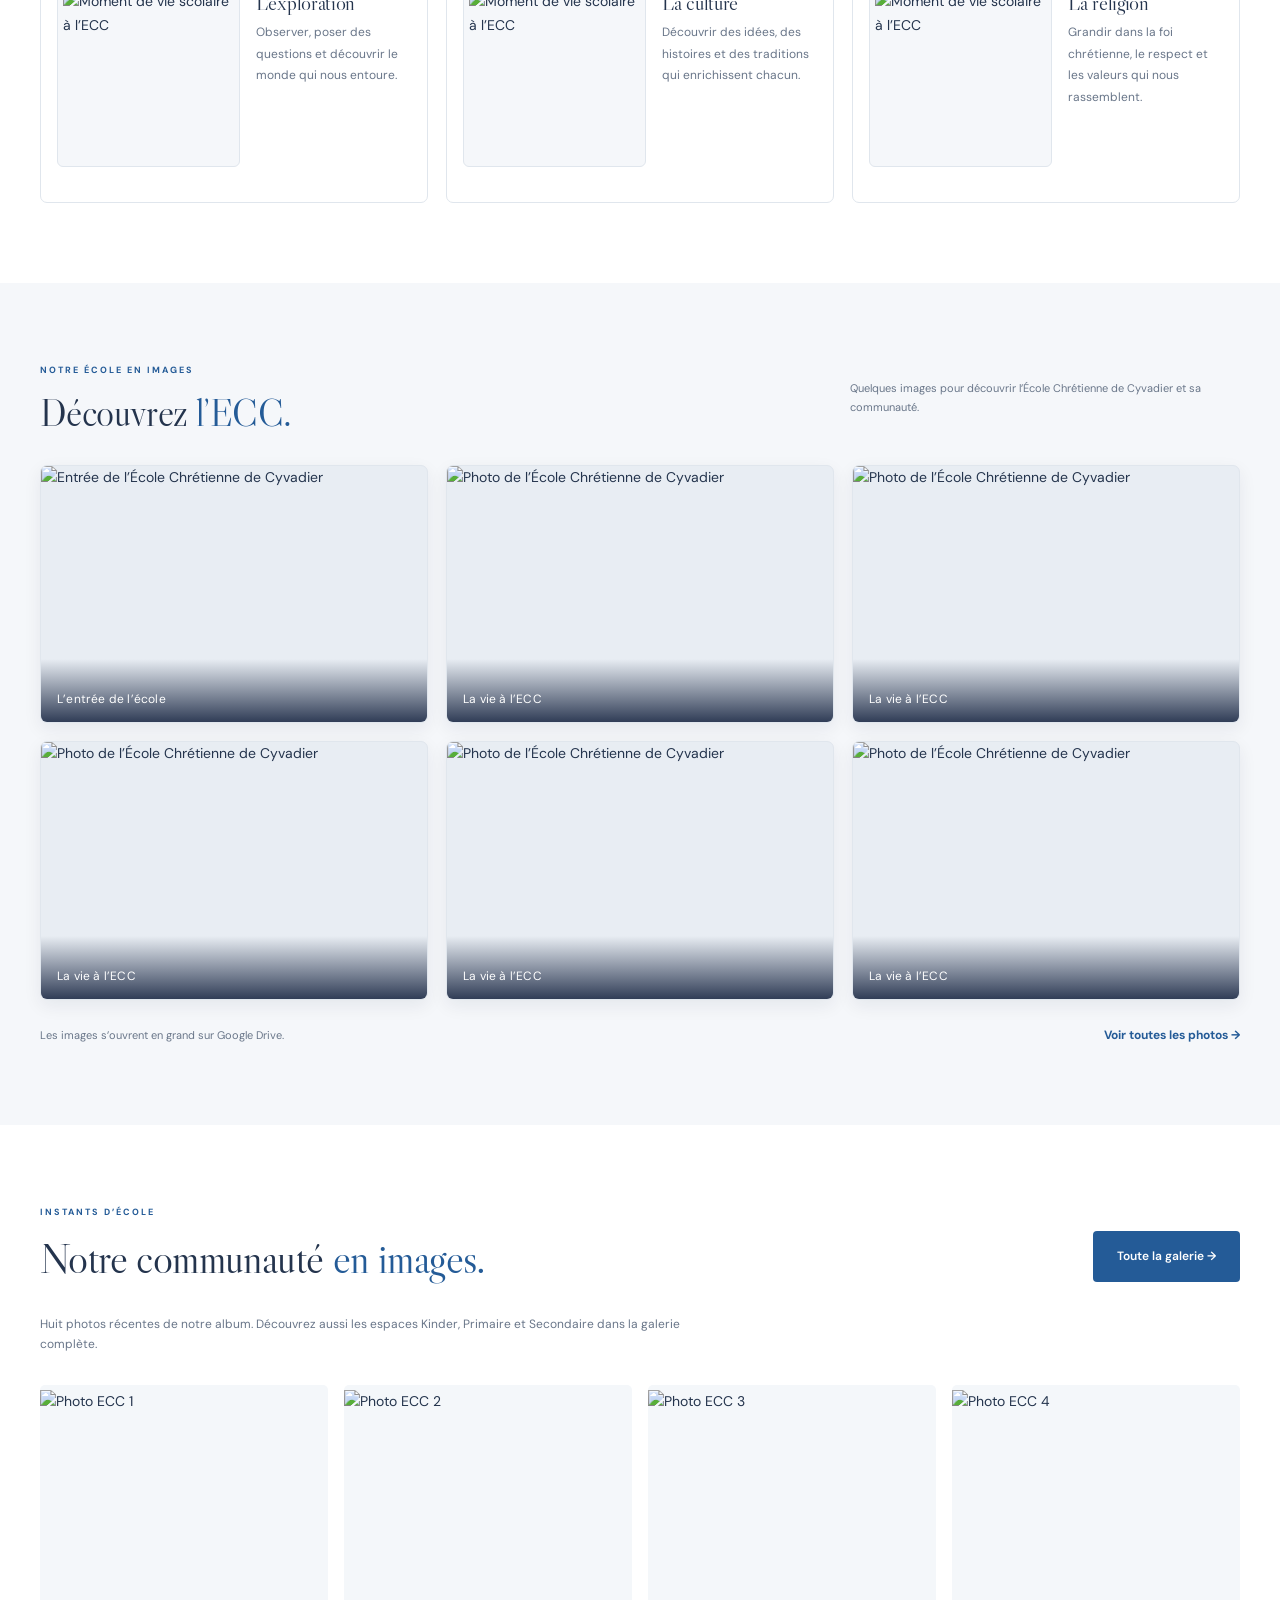
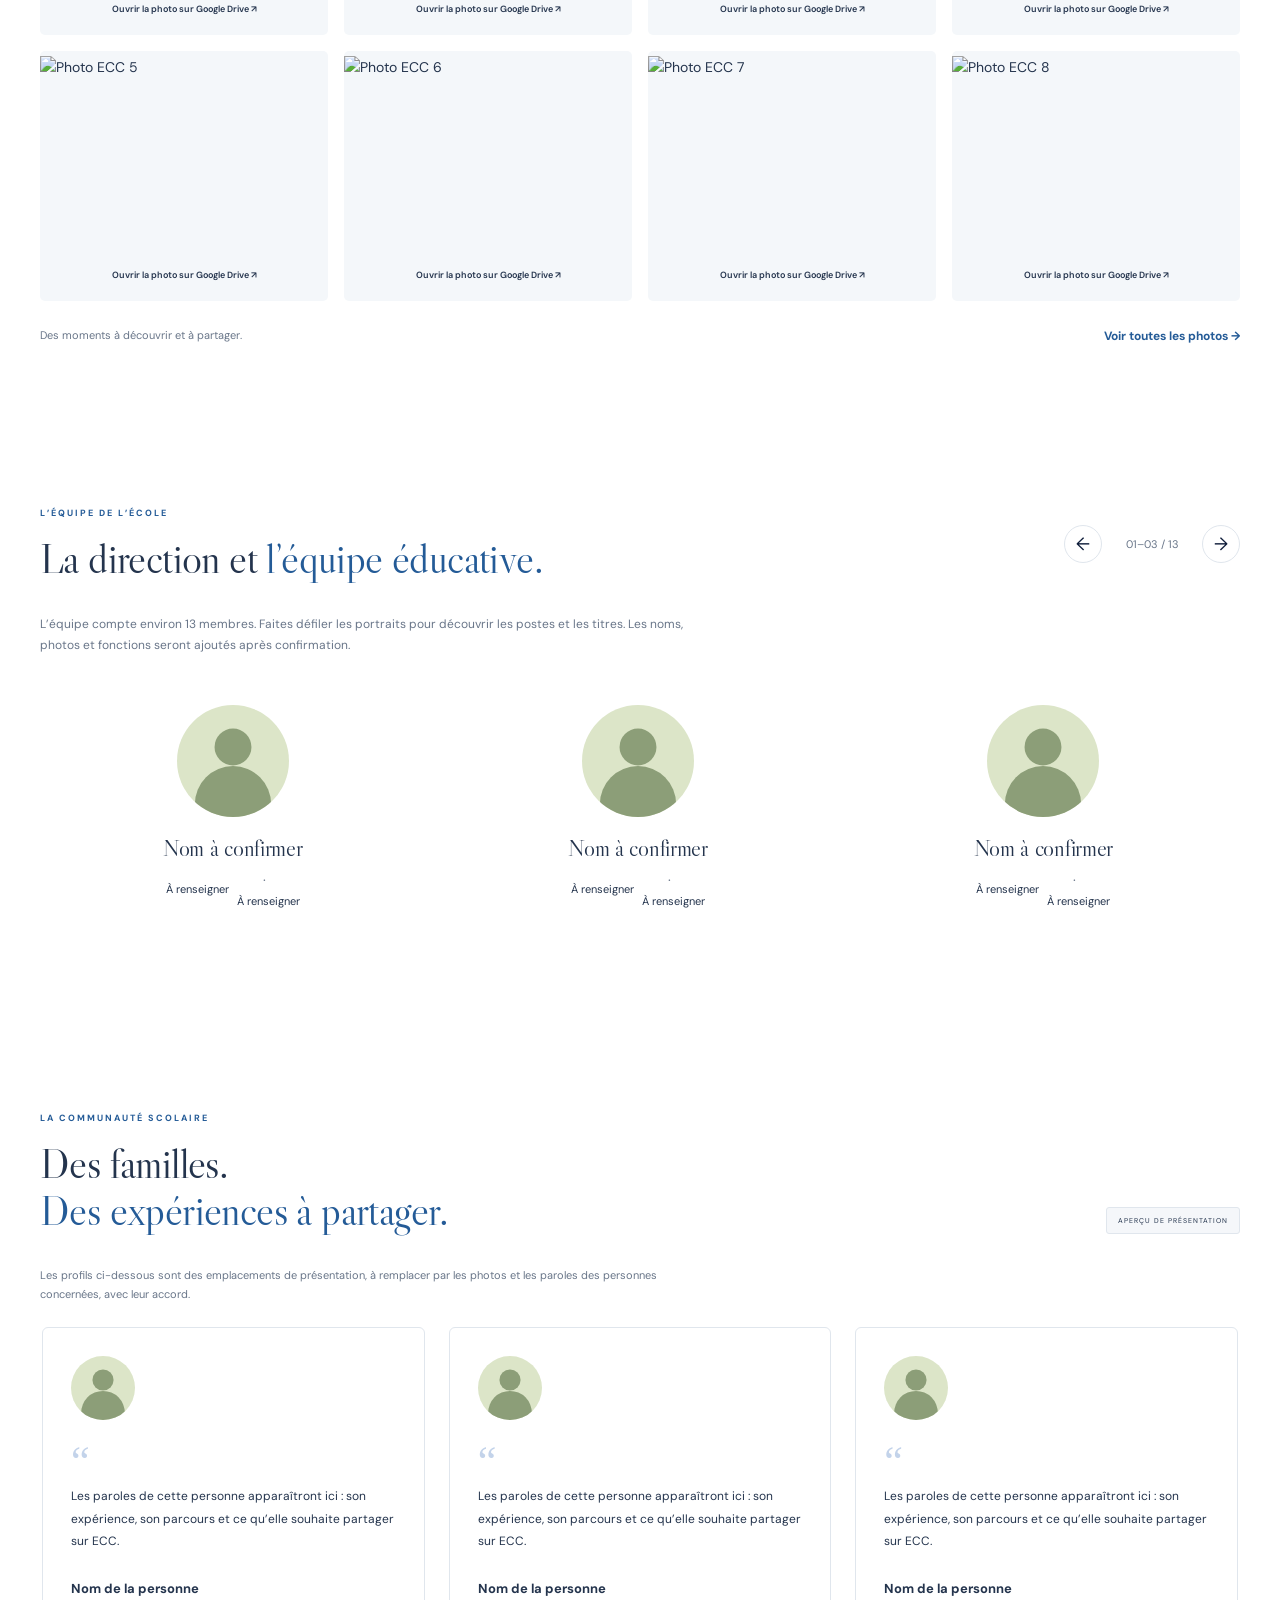
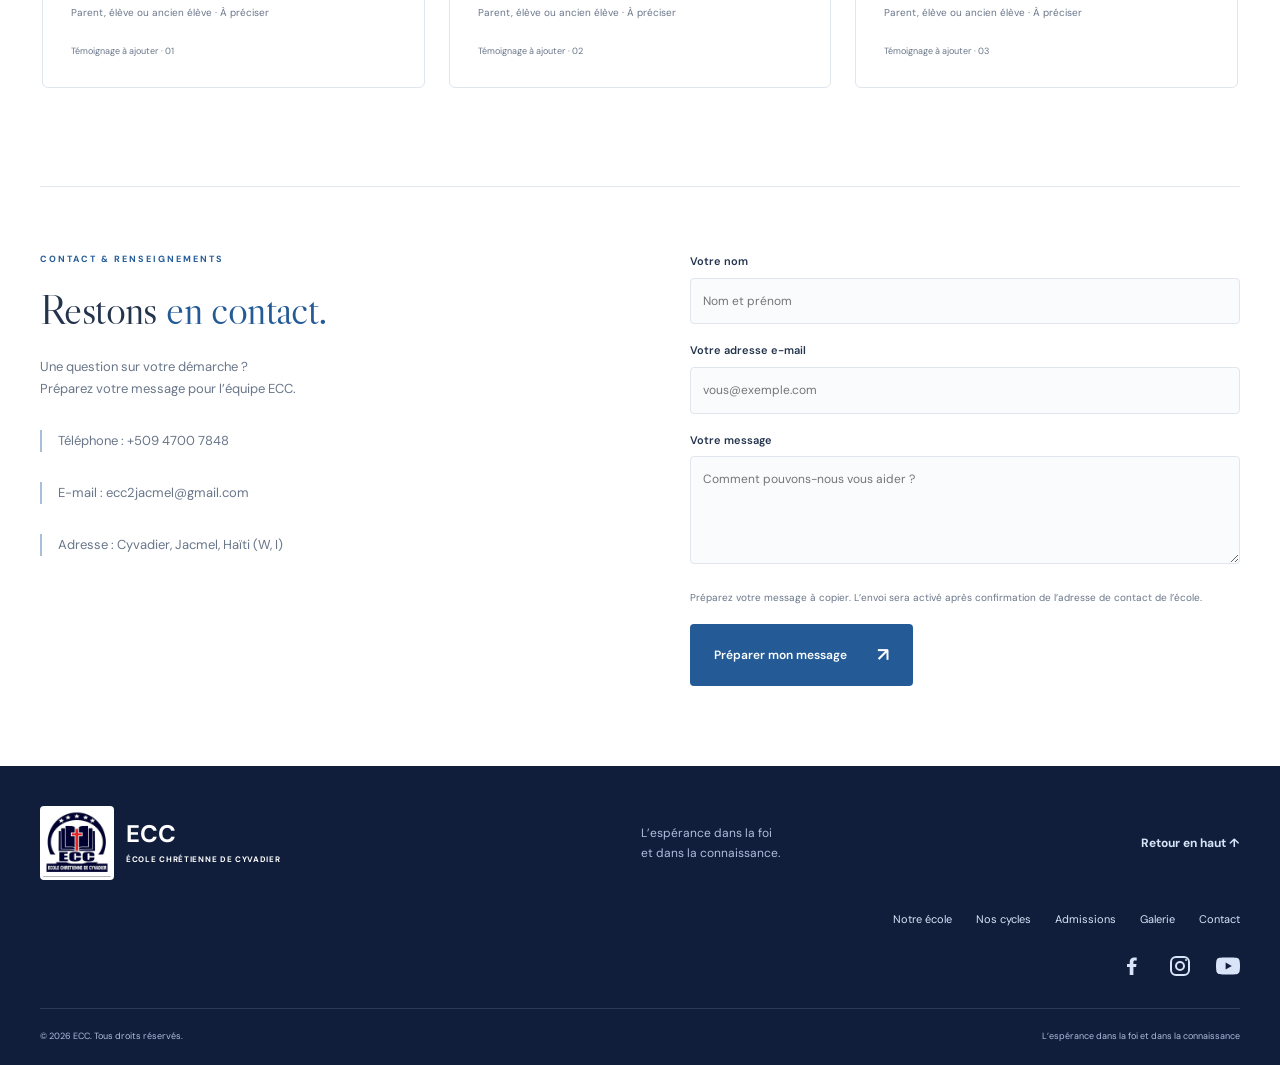
==== commit 6d8e791e: "commit galery and orther" ====
--- a/index.html
+++ b/index.html
@@ -2,31 +2,32 @@
 <html lang="fr">
 <head>
   <meta charset="UTF-8"><meta name="viewport" content="width=device-width,initial-scale=1">
-  <meta name="description" content="Découvrez ECC, École Chrétienne de Cyvadier. Informations, publications, actualités et inscription en ligne.">
+  <meta name="description" content="Découvrez ECC, École Chrétienne de Cyvadier. Photos de l’école, vie scolaire et admissions.">
   <meta name="theme-color" content="#080b39"><title>ECC — École Chrétienne de Cyvadier</title>
   <script src="script.js" defer></script><script src="testimonials.js" defer></script><script src="contact.js" defer></script><script src="gallery-data.js" defer></script><script src="gallery.js" defer></script>
 <link rel="stylesheet" href="template.css"><link rel="stylesheet" href="school.css"><link rel="stylesheet" href="carousel.css"><link rel="icon" type="image/jpeg" href="assets/logo-ecc.jpeg"></head>
 <body>
   <a class="skip-link" href="#contenu">Aller au contenu</a>
-  <div class="topbar"><div class="container"><span>Bienvenue à l’École Chrétienne de Cyvadier</span><a href="#contact">Échanger avec l’école <span aria-hidden="true">↗</span></a></div></div>
-  <header><div class="container nav"><a href="#accueil" class="brand" aria-label="ECC, accueil"><img class="brand-logo" src="assets/logo-ecc.jpeg" alt="Logo de l’École Chrétienne de Cyvadier" width="71" height="71"><span>ECC<small>ÉCOLE CHRÉTIENNE DE CYVADIER</small></span></a><button class="menu-toggle" aria-label="Ouvrir le menu" aria-expanded="false" aria-controls="navigation">☰</button><nav id="navigation" aria-label="Navigation principale"><a href="#apropos">L’école</a><a href="#cycles">Nos cycles</a><a href="#inscription">Admissions</a><a href="#publications">Parents</a><a href="#actualites">Actualités</a><a href="#galerie">Galerie</a></nav><a class="button nav-cta registration" href="#contact">Admissions <span>↗</span></a></div></header>
+  <div class="topbar"><div class="container"><span>Bienvenue à l’École Chrétienne de Cyvadier</span><div class="school-announcement" role="status" aria-label="Bonne année scolaire 2026-2027"><div class="school-announcement-track" aria-hidden="true"><span>Bonne année scolaire 2026-2027</span><span>Bonne année scolaire 2026-2027</span></div></div></div></div>
+  <header><div class="container nav"><a href="#accueil" class="brand" aria-label="ECC, accueil"><img class="brand-logo" src="assets/logo-ecc.jpeg" alt="Logo de l’École Chrétienne de Cyvadier" width="71" height="71"><span>ECC<small>ÉCOLE CHRÉTIENNE DE CYVADIER</small></span></a><button class="menu-toggle" aria-label="Ouvrir le menu" aria-expanded="false" aria-controls="navigation">☰</button><nav id="navigation" aria-label="Navigation principale"><a href="#apropos">L’école</a><a href="#cycles">Nos cycles</a><a href="#inscription">Admissions</a><a href="#publications">L&#8217;&#233;cole en images</a><a href="#qualites">Nos qualités</a><a href="#galerie">Galerie</a></nav><a class="button nav-cta registration" href="#contact">Contactez Nous <span>↗</span></a></div></header>
   <main id="contenu">
     <section class="hero" id="accueil" aria-roledescription="carrousel" aria-label="Découvrir ECC">
-      <div class="hero-copy"><p class="eyebrow"><span></span> ÉCOLE CHRÉTIENNE DE CYVADIER</p><h1>L’espérance<br>dans la foi et dans<br><em>la connaissance.</em></h1><p class="hero-description">À l’École Chrétienne de Cyvadier, découvrez une communauté scolaire réunie autour de la foi et de la connaissance. Préparons ensemble la prochaine étape de votre enfant.</p><div class="hero-actions"><a class="button registration" href="#inscription">Découvrir les admissions <span>↗</span></a><a class="text-link" href="#apropos">Découvrir ECC <span>↓</span></a></div><div class="hero-bottom"><span class="small-symbol">✳</span><p>ÉCOLE CHRÉTIENNE DE CYVADIER<br><strong>L’espérance dans la foi et dans la connaissance.</strong></p></div></div>
+      <div class="hero-copy"><p class="eyebrow"><span></span> ÉCOLE CHRÉTIENNE DE CYVADIER</p><h1>L’excellence<br>dans la foi et dans<br><em>la connaissance.</em></h1><p class="hero-description">À l’École Chrétienne de Cyvadier, découvrez une communauté scolaire réunie autour de la foi et de la connaissance. Préparons ensemble la prochaine étape de votre enfant.</p><div class="hero-actions"><a class="button registration" href="#inscription">Découvrir les admissions <span>↗</span></a><a class="text-link" href="#apropos">Découvrir ECC <span>↓</span></a></div><div class="hero-bottom"><span class="small-symbol">✳</span><p>ÉCOLE CHRÉTIENNE DE CYVADIER<br><strong>L’espérance dans la foi et dans la connaissance.</strong></p></div></div>
       <div class="hero-visual"><img id="hero-image" src="https://drive.google.com/thumbnail?id=1PIVJqRu9CceJ7WBtIlUzyX3Xs7M4tmD5&amp;sz=w1600" alt="Photo 1 de la galerie ECC" fetchpriority="high" referrerpolicy="no-referrer"><div class="image-shade"></div><span class="image-tag">BIENVENUE DANS NOTRE UNIVERS SCOLAIRE</span><div class="image-caption"><span id="slide-category">01 / APPRENDRE</span><h2 id="slide-title">Chaque enfant,<br>un avenir à écrire.</h2></div><div class="carousel-controls"><div class="dots" aria-label="Choisir une diapositive"><button class="dot active" aria-label="Diapositive 1" aria-pressed="true"></button><button class="dot" aria-label="Diapositive 2" aria-pressed="false"></button><button class="dot" aria-label="Diapositive 3" aria-pressed="false"></button><button class="dot" aria-label="Diapositive 4" aria-pressed="false"></button></div><div><button id="pause-slide" aria-label="Mettre le carrousel en pause">Ⅱ</button><button id="prev-slide" aria-label="Diapositive précédente">←</button><button id="next-slide" aria-label="Diapositive suivante">→</button></div></div><a class="photo-label" href="galerie.html">Photos de la galerie ECC &rarr;</a></div>
     </section>
-<nav class="container quick-links" aria-label="Accès rapides pour les familles"><a class="quick-link" href="#inscription"><span aria-hidden="true">↗</span><div><strong>Rejoindre l’ECC</strong><small>Préparer une admission</small></div><b aria-hidden="true">→</b></a><a class="quick-link" href="#publications"><span aria-hidden="true">▤</span><div><strong>Espace parents</strong><small>Vos informations pratiques</small></div><b aria-hidden="true">→</b></a><a class="quick-link" href="#actualites"><span aria-hidden="true">◷</span><div><strong>La vie de l’école</strong><small>Les nouvelles et rendez-vous</small></div><b aria-hidden="true">→</b></a></nav>
-    <section class="container about section" id="apropos"><div><p class="eyebrow">NOTRE ÉCOLE</p><h2>Bienvenue à l’École<br><em>Chrétienne de Cyvadier.</em></h2><div class="school-seal"><img src="assets/logo-ecc.jpeg" alt="Emblème officiel ECC : livre ouvert, croix et étoiles" width="135" height="135"><p>ÉCOLE CHRÉTIENNE<br>DE CYVADIER<br>L’espérance dans la foi<br>et dans la connaissance</p></div></div><div class="about-copy"><p class="lead">Un lien entre l’école,<br>l’enfant et sa famille.</p><p>Parents, élèves et membres de la communauté : retrouvez ici les informations de l’école, les nouvelles de la vie scolaire et les démarches à préparer pour une admission.</p><a class="text-link" href="#inscription">Découvrir les admissions <span>↗</span></a><a class="text-link team-about-link" href="#equipe">Découvrir l’équipe de l’école <span aria-hidden="true">&darr;</span></a></div></section>
-<section class="school-levels section" id="cycles" aria-labelledby="cycles-title"><div class="container"><div class="section-heading"><div><p class="eyebrow">LE PARCOURS SCOLAIRE</p><h2 id="cycles-title">À chaque étape,<br><em>de nouvelles découvertes.</em></h2></div><p class="section-note">Kinder · Primaire · Secondaire</p></div><p class="levels-intro">Explorez les espaces de vie scolaire par niveau. Pour connaître les classes ouvertes et les modalités d’admission, contactez l’équipe de l’école.</p><div class="level-grid"><article class="level-card"><span class="level-number" aria-hidden="true">01</span><h3>Kinder</h3><p>Les premiers pas dans la vie scolaire. Un espace pour découvrir les moments de nos plus jeunes élèves.</p><a class="text-link" href="galerie.html#kinder">La vie au kinder <span aria-hidden="true">→</span></a><a href="#contact">Renseignements et admissions ↗</a></article><article class="level-card"><span class="level-number" aria-hidden="true">02</span><h3>Primaire</h3><p>Le temps des apprentissages et des découvertes. Retrouvez les moments de vie de l’album Primaire.</p><a class="text-link" href="galerie.html#primaire">La vie au primaire <span aria-hidden="true">→</span></a><a href="#contact">Renseignements et admissions ↗</a></article><article class="level-card"><span class="level-number" aria-hidden="true">03</span><h3>Secondaire</h3><p>Une nouvelle étape du parcours scolaire. Découvrez les moments partagés dans l’album Secondaire.</p><a class="text-link" href="galerie.html#secondaire">La vie au secondaire <span aria-hidden="true">→</span></a><a href="#contact">Renseignements et admissions ↗</a></article></div></div></section><section class="container section" id="inscription"><div class="admission-layout"><div class="admission-intro"><p class="eyebrow">REJOINDRE NOTRE ÉCOLE</p><h2>Une nouvelle étape<br><em>commence par un échange.</em></h2><p>Vous envisagez une scolarité à l’ECC ? Préparez votre démarche avec l’équipe de l’école.</p><a class="button" href="#contact">Demander des renseignements <span aria-hidden="true">↗</span></a></div><ol class="admission-steps"><li><span aria-hidden="true">01</span><div><h3>Découvrir l’école</h3><p>Consultez la présentation de l’ECC et les albums de vie scolaire pour préparer vos questions.</p></div></li><li><span aria-hidden="true">02</span><div><h3>Échanger avec l’équipe</h3><p>Renseignez-vous sur le niveau souhaité, les classes ouvertes et les conditions d’admission.</p></div></li><li><span aria-hidden="true">03</span><div><h3>Préparer les démarches</h3><p>L’école précisera les pièces à fournir, le calendrier et les modalités d’inscription.</p></div></li></ol></div></section>    <section class="container section" id="actualites"><div class="section-heading"><div><p class="eyebrow">LA VIE SCOLAIRE</p><h2>Au rythme de <em>notre école.</em></h2></div><span class="tag">À SUIVRE</span></div><div class="news-row"><span class="news-number">01</span><div><p class="meta">INFORMATIONS PRATIQUES</p><h3>Admissions : les informations à connaître.</h3><p>Les modalités et le calendrier d’admission seront publiés après confirmation par l’école.</p></div><a class="round-link registration" href="#contact" aria-label="Consulter la rubrique admission">↗</a></div><div class="news-row upcoming"><span class="news-number">02</span><div><p class="meta">PROCHAINEMENT</p><h3>Les rendez-vous de la communauté scolaire.</h3><p>Retrouvez prochainement les annonces, activités et événements confirmés par l’école.</p></div><span class="news-arrow" aria-hidden="true">↗</span></div></section>
-    <section class="publications section" id="publications"><div class="container"><div class="section-heading"><div><p class="eyebrow">LE COIN DES PARENTS</p><h2>L’école et la famille,<br><em>un même dialogue.</em></h2></div><span class="section-note">Informations et démarches scolaires</span></div><div class="publication-grid"><article class="publication featured"><div class="publication-image"><img src="https://images.unsplash.com/photo-1455390582262-044cdead277a?auto=format&fit=crop&w=1000&q=80" alt="Carnet ouvert et matériel de travail" loading="lazy"><span class="pill">GUIDE PRATIQUE</span></div><div class="card-body"><p class="meta">INSCRIPTION · À LIRE</p><h3>Préparer l’admission de votre enfant.</h3><p>Préparez vos questions sur les niveaux proposés, les pièces à fournir et les modalités d’admission. Les informations officielles seront précisées par l’école.</p><a class="text-link registration" href="#contact">Se renseigner sur l’admission <span>↗</span></a></div></article><article class="publication resource"><span class="resource-icon" aria-hidden="true">↗</span><p class="meta">BIEN SE PRÉPARER</p><h3>Un dialogue entre l’école et les familles.</h3><p>Vous avez une question sur la scolarité de votre enfant ? Notez vos besoins pour préparer votre échange avec l’équipe scolaire.</p><a href="#contact" class="text-link">Préparer mes questions <span>↗</span></a><div class="resource-decoration" aria-hidden="true">✳</div></article></div></div></section>
+<nav class="container quick-links" aria-label="Accès rapides pour les familles"><a class="quick-link" href="https://www.facebook.com/profile.php?id=61595987874626" target="_blank" rel="noopener noreferrer"><span aria-hidden="true">↗</span><div><strong>Nos réseaux sociaux</strong><small>Suivez l’ECC en ligne</small></div><b aria-hidden="true">→</b></a><a class="quick-link" href="#qualites"><span aria-hidden="true">◷</span><div><strong>Nos qualités</strong><small>La vie de notre école</small></div><b aria-hidden="true">→</b></a><a class="quick-link" href="#apropos"><span aria-hidden="true">▤</span><div><strong>Historique de l’école</strong><small>L’ECC depuis toujours</small></div><b aria-hidden="true">→</b></a></nav>
+    <section class="container about section" id="apropos"><div><p class="eyebrow">NOTRE ÉCOLE</p><h2>Bienvenue à l’École<br><em>Chrétienne de Cyvadier.</em></h2><div class="school-seal"><img src="assets/logo-ecc.jpeg" alt="Emblème officiel ECC : livre ouvert, croix et étoiles" width="135" height="135"><p>ÉCOLE CHRÉTIENNE<br>DE CYVADIER<br>L’excellence dans la foi<br>et dans la connaissance</p></div></div><div class="about-copy"><p class="lead">Un lien entre l’école,<br>l’enfant et sa famille.</p><p><strong>ECC</strong>, L’une des écoles les plus prestigieuses de Jacmel, située à Cyvadier, est un véritable patrimoine fondé en 1988. Depuis sa création, elle se consacre avec respect et dévouement au service de la communauté.<br><strong>Notre mission se poursuivra perpétuellement.</strong></p><a class="text-link" href="#inscription">Découvrir les admissions <span>↗</span></a><a class="text-link team-about-link" href="#equipe">Découvrir l’équipe de l’école <span aria-hidden="true">&darr;</span></a></div></section>
+<section class="school-levels section" id="cycles" aria-labelledby="cycles-title"><div class="container"><div class="section-heading"><div><p class="eyebrow">LE BELLE VIE SCOLAIRE</p><h2 id="cycles-title">À chaque étape,<br><em>de nouvelles découvertes.</em></h2></div><p class="section-note">Kinder · Primaire · Secondaire</p></div><p class="levels-intro">Explorez les espaces de vie scolaire par niveau. Pour connaître les classes ouvertes et les modalités d’admission, contactez l’équipe de l’école.</p><div class="level-grid"><article class="level-card"><span class="level-number" aria-hidden="true">01</span><h3>Kinder</h3><p>Les premiers pas dans la vie scolaire. Un espace pour découvrir les moments de nos plus jeunes élèves.</p><a class="text-link" href="galerie.html#all-photos">La vie au kinder <span aria-hidden="true">→</span></a><a href="#contact">Renseignements et admissions ↗</a></article><article class="level-card"><span class="level-number" aria-hidden="true">02</span><h3>Primaire</h3><p>Le temps des apprentissages et des découvertes. Retrouvez les moments de vie de notre galerie.</p><a class="text-link" href="galerie.html#all-photos">La vie au primaire <span aria-hidden="true">→</span></a><a href="#contact">Renseignements et admissions ↗</a></article><article class="level-card"><span class="level-number" aria-hidden="true">03</span><h3>Secondaire</h3><p>Une nouvelle étape du parcours scolaire. Découvrez les moments partagés dans notre galerie.</p><a class="text-link" href="galerie.html#all-photos">La vie au secondaire <span aria-hidden="true">→</span></a><a href="#contact">Renseignements et admissions ↗</a></article></div></div></section><section class="container section" id="inscription"><div class="admission-layout"><div class="admission-intro"><p class="eyebrow">REJOINDRE NOTRE ÉCOLE</p><h2>Une nouvelle étape<br><em>commence par un échange.</em></h2><p>Vous envisagez une scolarité à l’ECC ? Préparez votre démarche avec l’équipe de l’école.</p><a class="button" href="#contact">Demander des renseignements <span aria-hidden="true">↗</span></a></div><ul class="admission-steps department-list"><li><img src="https://drive.google.com/thumbnail?id=1PIVJqRu9CceJ7WBtIlUzyX3Xs7M4tmD5&amp;sz=w160" alt="Photo de la communauté ECC" width="72" height="72" loading="lazy" referrerpolicy="no-referrer"><div><h3>Département Secondaire</h3><p>Approfondir ses connaissances, développer son esprit critique et préparer son avenir.</p><a class="department-phone" href="tel:+50947007848">Appeler : +509 4700 7848</a></div></li><li><img src="https://drive.google.com/thumbnail?id=1hXWccsXFeA2f8UWdjbmC139wrjz0Xi5D&amp;sz=w160" alt="Photo de la communauté ECC" width="72" height="72" loading="lazy" referrerpolicy="no-referrer"><div><h3>Département Primaire</h3><p>Apprendre à lire, écrire et compter dans un cadre stimulant et bienveillant.</p><a class="department-phone" href="tel:+50947007848">Appeler : +509 4700 7848</a></div></li><li><img src="https://drive.google.com/thumbnail?id=1XIvcD8PsPmlppBWaih1l3bZCjTAo4nBB&amp;sz=w160" alt="Photo de la communauté ECC" width="72" height="72" loading="lazy" referrerpolicy="no-referrer"><div><h3>Département Préscolaire</h3><p>Éveiller sa curiosité, apprendre en jouant et faire ses premiers pas à l’école.</p><a class="department-phone" href="tel:+50947007848">Appeler : +509 4700 7848</a></div></li></ul></div></section>    <section class="container section qualities-section" id="qualites"><div class="section-heading"><div><p class="eyebrow">NOS QUALITÉS</p><h2>Des talents pour grandir<br><em>et s’épanouir.</em></h2></div><p class="section-note qualities-intro">À l’ECC, nous encourageons la curiosité, la créativité, la foi et l’ouverture sur le monde.</p></div><div class="qualities-grid"><article class="quality-card"><figure class="quality-photo"><img src="https://drive.google.com/thumbnail?id=1LqZtoxiDyFjD6dNHB1nCumnfV4KwpH88&amp;sz=w240" alt="Moment de vie scolaire à l&#8217;ECC" width="240" height="240" loading="lazy" referrerpolicy="no-referrer"></figure><span class="quality-number" aria-hidden="true">01</span><h3>L’art</h3><p>Créer, imaginer et exprimer sa sensibilité à travers différentes formes artistiques.</p></article><article class="quality-card"><figure class="quality-photo"><img src="https://drive.google.com/thumbnail?id=1Tw5EsgeTCILnKm0julTtE7S9bWM8omJM&amp;sz=w240" alt="Moment de vie scolaire à l&#8217;ECC" width="240" height="240" loading="lazy" referrerpolicy="no-referrer"></figure><span class="quality-number" aria-hidden="true">02</span><h3>La musique</h3><p>Développer l’écoute, le sens du rythme et le plaisir de partager.</p></article><article class="quality-card"><figure class="quality-photo"><img src="https://drive.google.com/thumbnail?id=1_ZsTZAZMkAHfcVZc07P_2wjCilZguC78&amp;sz=w240" alt="Moment de vie scolaire à l&#8217;ECC" width="240" height="240" loading="lazy" referrerpolicy="no-referrer"></figure><span class="quality-number" aria-hidden="true">03</span><h3>La technologie</h3><p>Comprendre les outils d’aujourd’hui et apprendre à les utiliser avec curiosité.</p></article><article class="quality-card"><figure class="quality-photo"><img src="https://drive.google.com/thumbnail?id=1KSzJlMlbkuRz_s1HyfuYzciUun5N6mXu&amp;sz=w240" alt="Moment de vie scolaire à l&#8217;ECC" width="240" height="240" loading="lazy" referrerpolicy="no-referrer"></figure><span class="quality-number" aria-hidden="true">04</span><h3>L’exploration</h3><p>Observer, poser des questions et découvrir le monde qui nous entoure.</p></article><article class="quality-card"><figure class="quality-photo"><img src="https://drive.google.com/thumbnail?id=1Ia28zG-RiHpOBesYoQG7RDnJ6KqOlcmq&amp;sz=w240" alt="Moment de vie scolaire à l&#8217;ECC" width="240" height="240" loading="lazy" referrerpolicy="no-referrer"></figure><span class="quality-number" aria-hidden="true">05</span><h3>La culture</h3><p>Découvrir des idées, des histoires et des traditions qui enrichissent chacun.</p></article><article class="quality-card"><figure class="quality-photo"><img src="https://drive.google.com/thumbnail?id=1M8Ho9Y-7Thx7w7vrqUQtFSb9j2pfNg3j&amp;sz=w240" alt="Moment de vie scolaire à l&#8217;ECC" width="240" height="240" loading="lazy" referrerpolicy="no-referrer"></figure><span class="quality-number" aria-hidden="true">06</span><h3>La religion</h3><p>Grandir dans la foi chrétienne, le respect et les valeurs qui nous rassemblent.</p></article></div></section>
+    <section class="school-showcase section" id="publications"><div class="container"><div class="section-heading"><div><p class="eyebrow">NOTRE &#201;COLE EN IMAGES</p><h2>D&#233;couvrez <em>l&#8217;ECC.</em></h2></div><p class="section-note showcase-intro">Quelques images pour d&#233;couvrir l&#8217;&#201;cole Chr&#233;tienne de Cyvadier et sa communaut&#233;.</p></div><div class="school-photo-grid"><a class="school-photo" href="https://drive.google.com/file/d/1w0f9LbKEyuKk1bL0Efn_VIjgnQr_fd06/view" target="_blank" rel="noopener noreferrer" aria-label="Ouvrir la photo 1 sur Google Drive"><img src="https://drive.google.com/thumbnail?id=1w0f9LbKEyuKk1bL0Efn_VIjgnQr_fd06&amp;sz=w720" alt="Entr&#233;e de l&#8217;&#201;cole Chr&#233;tienne de Cyvadier" width="720" height="480" loading="lazy" referrerpolicy="no-referrer"><span class="school-photo-caption">L&#8217;entr&#233;e de l&#8217;&#233;cole</span></a><a class="school-photo" href="https://drive.google.com/file/d/1b7-XcUpEGxWmmsMKW7i1dPI5SF7xxZwy/view" target="_blank" rel="noopener noreferrer" aria-label="Ouvrir la photo 2 sur Google Drive"><img src="https://drive.google.com/thumbnail?id=1b7-XcUpEGxWmmsMKW7i1dPI5SF7xxZwy&amp;sz=w720" alt="Photo de l&#8217;&#201;cole Chr&#233;tienne de Cyvadier" width="720" height="480" loading="lazy" referrerpolicy="no-referrer"><span class="school-photo-caption">La vie &#224; l&#8217;ECC</span></a><a class="school-photo" href="https://drive.google.com/file/d/15Ul203ibdAwbmt5XUcOvIM__dRd9Jito/view" target="_blank" rel="noopener noreferrer" aria-label="Ouvrir la photo 3 sur Google Drive"><img src="https://drive.google.com/thumbnail?id=15Ul203ibdAwbmt5XUcOvIM__dRd9Jito&amp;sz=w720" alt="Photo de l&#8217;&#201;cole Chr&#233;tienne de Cyvadier" width="720" height="480" loading="lazy" referrerpolicy="no-referrer"><span class="school-photo-caption">La vie &#224; l&#8217;ECC</span></a><a class="school-photo" href="https://drive.google.com/file/d/1_FgbZKM3JwPWhCq5o8DXRiZm9_auvMFR/view" target="_blank" rel="noopener noreferrer" aria-label="Ouvrir la photo 4 sur Google Drive"><img src="https://drive.google.com/thumbnail?id=1_FgbZKM3JwPWhCq5o8DXRiZm9_auvMFR&amp;sz=w720" alt="Photo de l&#8217;&#201;cole Chr&#233;tienne de Cyvadier" width="720" height="480" loading="lazy" referrerpolicy="no-referrer"><span class="school-photo-caption">La vie &#224; l&#8217;ECC</span></a><a class="school-photo" href="https://drive.google.com/file/d/1wKSc4WLaE7aIS2os4g4Xon90VL11m_bQ/view" target="_blank" rel="noopener noreferrer" aria-label="Ouvrir la photo 5 sur Google Drive"><img src="https://drive.google.com/thumbnail?id=1wKSc4WLaE7aIS2os4g4Xon90VL11m_bQ&amp;sz=w720" alt="Photo de l&#8217;&#201;cole Chr&#233;tienne de Cyvadier" width="720" height="480" loading="lazy" referrerpolicy="no-referrer"><span class="school-photo-caption">La vie &#224; l&#8217;ECC</span></a><a class="school-photo" href="https://drive.google.com/file/d/1HCivG3tMgWlShdBhNcl12JgmtqBTAnGr/view" target="_blank" rel="noopener noreferrer" aria-label="Ouvrir la photo 6 sur Google Drive"><img src="https://drive.google.com/thumbnail?id=1HCivG3tMgWlShdBhNcl12JgmtqBTAnGr&amp;sz=w720" alt="Photo de l&#8217;&#201;cole Chr&#233;tienne de Cyvadier" width="720" height="480" loading="lazy" referrerpolicy="no-referrer"><span class="school-photo-caption">La vie &#224; l&#8217;ECC</span></a></div><div class="gallery-bottom"><span>Les images s&#8217;ouvrent en grand sur Google Drive.</span><a class="text-link" href="https://drive.google.com/drive/folders/13jVP8EhJUtvGMPfg3_g56IO8NDkT8QmN" target="_blank" rel="noopener noreferrer">Voir toutes les photos &#8594;</a></div></div></section>
 <section class="gallery section" id="galerie"><div class="container"><div class="section-heading"><div><p class="eyebrow">INSTANTS D’ÉCOLE</p><h2>Notre communauté <em>en images.</em></h2></div><a class="button" href="galerie.html">Toute la galerie →</a></div><p class="gallery-intro">Huit photos récentes de notre album. Découvrez aussi les espaces Kinder, Primaire et Secondaire dans la galerie complète.</p><div id="recent-photos" class="ecc-photo-grid"></div><noscript><p><a href="galerie.html" class="text-link">Consulter l’album photo →</a></p></noscript><div class="gallery-bottom"><span>Des moments à découvrir et à partager.</span><a class="text-link" href="galerie.html">Voir toutes les photos →</a></div></div></section>
-<section class="team section" id="equipe"><div class="container"><div class="section-heading"><div><p class="eyebrow">L’ÉQUIPE DE L’ÉCOLE</p><h2>La direction et <em>l’équipe éducative.</em></h2></div></div><p class="team-intro">Les membres de la direction et de l’équipe éducative seront présentés ici après confirmation de leurs informations.</p><div class="school-team-placeholder"><img src="assets/avatar-placeholder.svg" width="64" height="64" alt="Portrait à ajouter"><div><h3>Direction et équipe éducative</h3><p>Photos, noms, titres et fonctions à renseigner.</p></div></div></div></section>
+<section class="team section" id="equipe"><div class="container"><div class="section-heading"><div><p class="eyebrow">L’ÉQUIPE DE L’ÉCOLE</p><h2>La direction et <em>l’équipe éducative.</em></h2></div><div class="team-controls" role="group" aria-label="Navigation dans l’équipe"><button type="button" id="team-prev" aria-label="Membres précédents" aria-controls="team-track">←</button><span id="team-status" role="status" aria-live="polite">01–03 / 13</span><button type="button" id="team-next" aria-label="Membres suivants" aria-controls="team-track">→</button></div></div><p class="team-intro">L’équipe compte environ 13 membres. Faites défiler les portraits pour découvrir les postes et les titres. Les noms, photos et fonctions seront ajoutés après confirmation.</p><div class="team-track" id="team-track" tabindex="0" role="region" aria-label="Carrousel des 13 membres de l’équipe" aria-roledescription="carrousel"><article class="team-card"><img class="team-avatar" src="assets/avatar-placeholder.svg" alt="Portrait à ajouter" width="112" height="112" loading="lazy"><span class="team-number" aria-hidden="true">01</span><h3>Nom à confirmer</h3><dl><div><dt>Poste</dt><dd>À renseigner</dd></div><div><dt>Titre</dt><dd>À renseigner</dd></div></dl></article><article class="team-card"><img class="team-avatar" src="assets/avatar-placeholder.svg" alt="Portrait à ajouter" width="112" height="112" loading="lazy"><span class="team-number" aria-hidden="true">02</span><h3>Nom à confirmer</h3><dl><div><dt>Poste</dt><dd>À renseigner</dd></div><div><dt>Titre</dt><dd>À renseigner</dd></div></dl></article><article class="team-card"><img class="team-avatar" src="assets/avatar-placeholder.svg" alt="Portrait à ajouter" width="112" height="112" loading="lazy"><span class="team-number" aria-hidden="true">03</span><h3>Nom à confirmer</h3><dl><div><dt>Poste</dt><dd>À renseigner</dd></div><div><dt>Titre</dt><dd>À renseigner</dd></div></dl></article><article class="team-card"><img class="team-avatar" src="assets/avatar-placeholder.svg" alt="Portrait à ajouter" width="112" height="112" loading="lazy"><span class="team-number" aria-hidden="true">04</span><h3>Nom à confirmer</h3><dl><div><dt>Poste</dt><dd>À renseigner</dd></div><div><dt>Titre</dt><dd>À renseigner</dd></div></dl></article><article class="team-card"><img class="team-avatar" src="assets/avatar-placeholder.svg" alt="Portrait à ajouter" width="112" height="112" loading="lazy"><span class="team-number" aria-hidden="true">05</span><h3>Nom à confirmer</h3><dl><div><dt>Poste</dt><dd>À renseigner</dd></div><div><dt>Titre</dt><dd>À renseigner</dd></div></dl></article><article class="team-card"><img class="team-avatar" src="assets/avatar-placeholder.svg" alt="Portrait à ajouter" width="112" height="112" loading="lazy"><span class="team-number" aria-hidden="true">06</span><h3>Nom à confirmer</h3><dl><div><dt>Poste</dt><dd>À renseigner</dd></div><div><dt>Titre</dt><dd>À renseigner</dd></div></dl></article><article class="team-card"><img class="team-avatar" src="assets/avatar-placeholder.svg" alt="Portrait à ajouter" width="112" height="112" loading="lazy"><span class="team-number" aria-hidden="true">07</span><h3>Nom à confirmer</h3><dl><div><dt>Poste</dt><dd>À renseigner</dd></div><div><dt>Titre</dt><dd>À renseigner</dd></div></dl></article><article class="team-card"><img class="team-avatar" src="assets/avatar-placeholder.svg" alt="Portrait à ajouter" width="112" height="112" loading="lazy"><span class="team-number" aria-hidden="true">08</span><h3>Nom à confirmer</h3><dl><div><dt>Poste</dt><dd>À renseigner</dd></div><div><dt>Titre</dt><dd>À renseigner</dd></div></dl></article><article class="team-card"><img class="team-avatar" src="assets/avatar-placeholder.svg" alt="Portrait à ajouter" width="112" height="112" loading="lazy"><span class="team-number" aria-hidden="true">09</span><h3>Nom à confirmer</h3><dl><div><dt>Poste</dt><dd>À renseigner</dd></div><div><dt>Titre</dt><dd>À renseigner</dd></div></dl></article><article class="team-card"><img class="team-avatar" src="assets/avatar-placeholder.svg" alt="Portrait à ajouter" width="112" height="112" loading="lazy"><span class="team-number" aria-hidden="true">10</span><h3>Nom à confirmer</h3><dl><div><dt>Poste</dt><dd>À renseigner</dd></div><div><dt>Titre</dt><dd>À renseigner</dd></div></dl></article><article class="team-card"><img class="team-avatar" src="assets/avatar-placeholder.svg" alt="Portrait à ajouter" width="112" height="112" loading="lazy"><span class="team-number" aria-hidden="true">11</span><h3>Nom à confirmer</h3><dl><div><dt>Poste</dt><dd>À renseigner</dd></div><div><dt>Titre</dt><dd>À renseigner</dd></div></dl></article><article class="team-card"><img class="team-avatar" src="assets/avatar-placeholder.svg" alt="Portrait à ajouter" width="112" height="112" loading="lazy"><span class="team-number" aria-hidden="true">12</span><h3>Nom à confirmer</h3><dl><div><dt>Poste</dt><dd>À renseigner</dd></div><div><dt>Titre</dt><dd>À renseigner</dd></div></dl></article><article class="team-card"><img class="team-avatar" src="assets/avatar-placeholder.svg" alt="Portrait à ajouter" width="112" height="112" loading="lazy"><span class="team-number" aria-hidden="true">13</span><h3>Nom à confirmer</h3><dl><div><dt>Poste</dt><dd>À renseigner</dd></div><div><dt>Titre</dt><dd>À renseigner</dd></div></dl></article></div></div></section>
     <section class="testimonials section" id="temoignages"><div class="container"><div class="section-heading"><div><p class="eyebrow">LA COMMUNAUTÉ SCOLAIRE</p><h2>Des familles.<br><em>Des expériences à partager.</em></h2></div><span class="tag">APER&Ccedil;U DE PR&Eacute;SENTATION</span></div><p class="testimonial-note">Les profils ci-dessous sont des emplacements de pr&eacute;sentation, &agrave; remplacer par les photos et les paroles des personnes concern&eacute;es, avec leur accord.</p><div class="testimonial-grid" id="testimonial-track" tabindex="0" role="region" aria-label="Témoignages de la communauté scolaire">
 <figure class="testimonial-card"><img class="testimonial-avatar" src="assets/avatar-placeholder.svg" alt="Photo de la personne &agrave; ajouter" width="88" height="88" loading="lazy"><span class="testimonial-quote" aria-hidden="true">&ldquo;</span><blockquote><p>Les paroles de cette personne appara&icirc;tront ici : son exp&eacute;rience, son parcours et ce qu&rsquo;elle souhaite partager sur ECC.</p></blockquote><figcaption><strong>Nom de la personne</strong><span>Parent, élève ou ancien élève · À préciser</span></figcaption><span class="testimonial-example">T&eacute;moignage &agrave; ajouter &middot; 01</span></figure>
 <figure class="testimonial-card"><img class="testimonial-avatar" src="assets/avatar-placeholder.svg" alt="Photo de la personne &agrave; ajouter" width="88" height="88" loading="lazy"><span class="testimonial-quote" aria-hidden="true">&ldquo;</span><blockquote><p>Les paroles de cette personne appara&icirc;tront ici : son exp&eacute;rience, son parcours et ce qu&rsquo;elle souhaite partager sur ECC.</p></blockquote><figcaption><strong>Nom de la personne</strong><span>Parent, élève ou ancien élève · À préciser</span></figcaption><span class="testimonial-example">T&eacute;moignage &agrave; ajouter &middot; 02</span></figure>
 <figure class="testimonial-card"><img class="testimonial-avatar" src="assets/avatar-placeholder.svg" alt="Photo de la personne &agrave; ajouter" width="88" height="88" loading="lazy"><span class="testimonial-quote" aria-hidden="true">&ldquo;</span><blockquote><p>Les paroles de cette personne appara&icirc;tront ici : son exp&eacute;rience, son parcours et ce qu&rsquo;elle souhaite partager sur ECC.</p></blockquote><figcaption><strong>Nom de la personne</strong><span>Parent, élève ou ancien élève · À préciser</span></figcaption><span class="testimonial-example">T&eacute;moignage &agrave; ajouter &middot; 03</span></figure>
 </div><div class="testimonial-controls" id="testimonial-controls" role="group" aria-label="Navigation des t&eacute;moignages" hidden><button type="button" id="testimonial-prev" aria-label="T&eacute;moignage pr&eacute;c&eacute;dent" aria-controls="testimonial-track">&larr;</button><span id="testimonial-status"></span><button type="button" id="testimonial-next" aria-label="T&eacute;moignage suivant" aria-controls="testimonial-track">&rarr;</button><button type="button" id="testimonial-pause" aria-label="Mettre les t&eacute;moignages en pause">&#8545;</button></div></div></section>
-    <section class="container contact section" id="contact"><div><p class="eyebrow">CONTACT & RENSEIGNEMENTS</p><h2>Restons <em>en contact.</em></h2><p>Une question sur votre démarche ?<br>Préparez votre message pour l’équipe ECC.</p><p class="contact-note">Téléphone : <a href="tel:+50940966636">+509 4096 6636</a></p></div><form id="contact-form"><label for="name">Votre nom</label><input id="name" name="name" placeholder="Nom et prénom" required autocomplete="name" maxlength="120"><label for="email">Votre adresse e-mail</label><input id="email" name="email" type="email" placeholder="vous@exemple.com" required autocomplete="email"><label for="message">Votre message</label><textarea id="message" name="message" rows="4" placeholder="Comment pouvons-nous vous aider ?" required maxlength="4000"></textarea><p class="form-note">Préparez votre message à copier. L’envoi sera activé après confirmation de l’adresse de contact de l’école.</p><button class="button" type="submit">Préparer mon message <span>↗</span></button><div id="contact-result" role="status" hidden><p>Message prêt à copier :</p><textarea id="contact-draft" rows="6" readonly aria-label="Message préparé"></textarea><button class="text-link" type="button" id="contact-copy">Copier le message</button></div></form></section>
+    <section class="container contact section" id="contact"><div><p class="eyebrow">CONTACT & RENSEIGNEMENTS</p><h2>Restons <em>en contact.</em></h2><p>Une question sur votre démarche ?<br>Préparez votre message pour l’équipe ECC.</p><p class="contact-note">Téléphone : <a href="tel:+50947007848">+509 4700 7848</a></p><p class="contact-note">E-mail : <a href="mail:ecc2jacmel@gmail.com">ecc2jacmel@gmail.com</a></p><p class="contact-note">Adresse : <a href="Cyvadier, Jacmel, Haïti (W, I)">Cyvadier, Jacmel, Haïti (W, I)</a></p>
+    </div><form id="contact-form"><label for="name">Votre nom</label><input id="name" name="name" placeholder="Nom et prénom" required autocomplete="name" maxlength="120"><label for="email">Votre adresse e-mail</label><input id="email" name="email" type="email" placeholder="vous@exemple.com" required autocomplete="email"><label for="message">Votre message</label><textarea id="message" name="message" rows="4" placeholder="Comment pouvons-nous vous aider ?" required maxlength="4000"></textarea><p class="form-note">Préparez votre message à copier. L’envoi sera activé après confirmation de l’adresse de contact de l’école.</p><button class="button" type="submit">Préparer mon message <span>↗</span></button><div id="contact-result" role="status" hidden><p>Message prêt à copier :</p><textarea id="contact-draft" rows="6" readonly aria-label="Message préparé"></textarea><button class="text-link" type="button" id="contact-copy">Copier le message</button></div></form></section>
   </main>
   <footer><div class="container footer-top"><a href="#accueil" class="brand"><img class="brand-logo" src="assets/logo-ecc.jpeg" alt="Logo de l’École Chrétienne de Cyvadier" width="71" height="71"><span>ECC<small>ÉCOLE CHRÉTIENNE DE CYVADIER</small></span></a><p>L’espérance dans la foi<br>et dans la connaissance.</p><a href="#accueil" class="text-link">Retour en haut ↑</a></div><nav class="container footer-links" aria-label="Liens de bas de page"><a href="#apropos">Notre école</a><a href="#cycles">Nos cycles</a><a href="#inscription">Admissions</a><a href="galerie.html">Galerie</a><a href="#contact">Contact</a></nav><nav class="container footer-links" aria-label="Réseaux sociaux"><a href="https://www.facebook.com/profile.php?id=61595987874626" target="_blank" rel="noopener noreferrer" aria-label="Facebook"><svg aria-hidden="true" viewBox="0 0 24 24" width="24" height="24"><path fill="currentColor" d="M13.4 21v-8h2.7l.4-3.1h-3.1v-2c0-.9.3-1.5 1.6-1.5h1.7V3.6c-.3 0-1.4-.1-2.6-.1-2.6 0-4.4 1.6-4.4 4.5v1.9H7v3.1h2.7v8z"/></svg></a><a href="https://www.instagram.com/k_tina509/?__pwa=1" target="_blank" rel="noopener noreferrer" aria-label="Instagram"><svg aria-hidden="true" viewBox="0 0 24 24" width="24" height="24" fill="none" stroke="currentColor" stroke-width="2" stroke-linecap="round" stroke-linejoin="round"><rect x="3" y="3" width="18" height="18" rx="5"/><circle cx="12" cy="12" r="4"/><circle cx="18" cy="6" r="1" fill="currentColor" stroke="none"/></svg></a><a href="https://www.youtube.com/@ECOLECHRETIENNEDECYVADIER" target="_blank" rel="noopener noreferrer" aria-label="YouTube"><svg aria-hidden="true" viewBox="0 0 24 24" width="24" height="24"><path fill="currentColor" d="M23.5 6.2a3 3 0 0 0-2.1-2.1C19.5 3.6 12 3.6 12 3.6s-7.5 0-9.4.5A3 3 0 0 0 .5 6.2 31 31 0 0 0 0 12a31 31 0 0 0 .5 5.8 3 3 0 0 0 2.1 2.1c1.9.5 9.4.5 9.4.5s7.5 0 9.4-.5a3 3 0 0 0 2.1-2.1A31 31 0 0 0 24 12a31 31 0 0 0-.5-5.8z"/><path fill="#101e3b" d="m9.6 15.6 6.2-3.6-6.2-3.6z"/></svg></a></nav><div class="container footer-bottom"><span>© <span id="year">2026</span> ECC. Tous droits réservés.</span><span>L’espérance dans la foi et dans la connaissance</span></div></footer>
   <nav class="floating-socials" aria-label="Réseaux sociaux">
--- a/school.css
+++ b/school.css
@@ -1,6 +1,70 @@
 @import url('https://fonts.googleapis.com/css2?family=DM+Sans:wght@400;500;600;700&family=Libre+Caslon+Display&display=swap');
-:root{--navy:#101e3b;--blue:#245b97;--red:#b33743;--paper:#f5f7fa;--ink:#24344d;--muted:#697689;--line:#e0e6ed}body{font-size:14px;background:#fff}.container{width:min(1200px,calc(100% - 80px))}.topbar{background:var(--navy);font-size:10px;letter-spacing:.2px}.nav{height:108px;gap:25px}.brand{letter-spacing:0;font-size:24px}.brand small{font-size:8px;letter-spacing:.7px;max-width:180px}.brand-logo{width:74px;height:74px}.nav nav{gap:22px;font-size:11px}.nav-cta{border-radius:4px;background:var(--blue);padding:13px 21px}.button{border-radius:4px;background:var(--blue);font-weight:600;font-size:12px;padding:15px 24px}.button:hover{background:#18477e;transform:none}.hero{background:var(--navy);min-height:620px;display:grid;grid-template-columns:1fr 1fr;gap:55px;overflow:visible;padding:60px max(40px,calc((100% - 1200px)/2)) 65px;isolation:isolate}.hero-copy{width:auto;max-width:none;min-width:0;padding:35px 0;margin:0;z-index:2;pointer-events:auto}.hero .eyebrow{font-size:9px;letter-spacing:2px;color:#b6cbe3}.hero-copy h1{font:400 clamp(44px,4.8vw,68px)/1.08 'Libre Caslon Display',Georgia,serif;letter-spacing:-1px;text-transform:none;max-width:550px;margin-bottom:25px}.hero-copy h1 em{font:inherit;color:#c1d8ef}.hero-description{font-size:13px;line-height:1.9;max-width:440px;color:#b7c7dc}.hero-actions{gap:25px;margin-top:30px}.hero-actions .button{background:#fff;color:var(--navy)}.hero-actions .button:hover{background:#e5edf7}.hero-visual{position:relative;inset:auto;z-index:1;min-width:0;min-height:475px;overflow:hidden;border-radius:110px 8px 8px 8px;background:#253b59}.hero-visual>img{object-position:center;opacity:1}.image-shade{background:linear-gradient(180deg,transparent 48%,#0b1934d9)}.image-caption{left:27px;right:27px;bottom:80px;text-align:left;width:auto}.image-caption h2{font:400 28px/1.15 'Libre Caslon Display',Georgia,serif}.image-caption>span{font-size:8px}.carousel-controls{left:25px;right:25px;bottom:32px;justify-content:space-between;gap:15px}.carousel-controls button{border-radius:50%;width:31px;height:31px;background:#ffffff0d}.carousel-controls .dot{border-radius:100%;width:5px;height:5px}.carousel-controls .dot.active{width:18px;border-radius:8px}.photo-label{bottom:5px;right:25px;font-size:7px}.quick-links{width:100%;margin:0;box-shadow:none;background:#edf2f7;display:grid;grid-template-columns:repeat(3,1fr);padding-inline:max(40px,calc((100% - 1200px)/2));border-bottom:1px solid var(--line)}.quick-link,.quick-link:nth-child(2),.quick-link:nth-child(3){background:transparent;color:var(--ink);border:0;border-right:1px solid #d7e0eb;padding:23px 25px}.quick-link:first-child{padding-left:0}.quick-link:last-child{border:0}.quick-link>span{color:var(--blue);font-size:24px}.quick-link strong{font-size:12px;font-weight:600}.quick-link small{font-size:10px;color:var(--muted);opacity:1}.quick-link b{color:var(--blue)}.section{padding-block:80px}.eyebrow{font-size:9px;letter-spacing:2px;color:var(--blue)}h2{font:400 42px/1.12 'Libre Caslon Display',Georgia,serif;letter-spacing:-.6px}h2 em{font:inherit;color:var(--blue)}h3{font-size:19px;font-weight:600;letter-spacing:-.3px}.section-heading{margin-bottom:32px}.section-heading .eyebrow{margin-bottom:14px}.about{border:0;gap:100px;align-items:start}.about-copy{padding-top:28px;font-size:13px;line-height:1.95}.about-copy .lead{font:400 26px/1.3 'Libre Caslon Display',Georgia,serif;color:var(--ink)}.school-seal{background:none;padding:0;border:0;justify-content:start;gap:20px;margin-top:25px}.school-seal img{width:90px;height:90px;mix-blend-mode:normal}.school-seal p{font-size:9px;color:var(--muted);letter-spacing:.4px}.school-levels{background:var(--paper);border-block:1px solid var(--line)}.levels-intro{font-size:13px;color:var(--muted);max-width:600px}.level-grid{display:grid;grid-template-columns:repeat(3,minmax(0,1fr));gap:24px;margin-top:32px}.level-card{background:#fff;border:1px solid var(--line);border-radius:7px;padding:30px;position:relative}.level-number{color:#91a8c3;font:400 25px/1 Georgia,serif;display:block;margin-bottom:25px}.level-card h3{font:400 30px/1.2 'Libre Caslon Display',Georgia,serif}.level-card p{font-size:12px;color:var(--muted);min-height:65px;line-height:1.8}.level-card .text-link{font-size:11px;color:var(--blue)}.level-card a+a{display:flex;margin-top:12px;font-size:10px;color:var(--muted)}#inscription{padding-block:80px}.admission-layout{display:grid;grid-template-columns:.85fr 1.15fr;gap:80px;align-items:start}.admission-intro>p:not(.eyebrow){font-size:13px;color:var(--muted);max-width:360px}.admission-intro .button{margin-top:10px}.admission-steps{list-style:none;padding:0;margin:0}.admission-steps li{display:flex;gap:22px;border-bottom:1px solid var(--line);padding:22px 0}.admission-steps li:first-child{padding-top:0}.admission-steps li>span{display:grid;place-items:center;flex-shrink:0;background:#edf3fa;color:var(--blue);width:35px;height:35px;border-radius:50%;font-size:11px}.admission-steps h3{font-size:15px;margin:0 0 7px}.admission-steps p{font-size:12px;color:var(--muted);margin:0;line-height:1.8}#actualites{border-top:1px solid var(--line);padding-top:65px;grid-template-columns:.8fr 1fr 1fr;gap:35px}#actualites h2{font-size:38px}.news-row{border-top:1px solid var(--line);padding-top:20px}.news-number{font:400 25px/1 Georgia,serif;color:#8da3be}.news-row h3{font-size:16px;font-weight:500}.meta{font-size:8px;letter-spacing:1.5px;color:var(--blue)}.tag{border-radius:3px;font-size:7px;letter-spacing:1px;background:#f5f7fa}.publications{background:#edf2f8;color:var(--ink)}.publications .eyebrow{color:var(--blue)}.publications h2 em{color:var(--blue)}.publications .section-note{color:var(--muted)}.publication-grid{grid-template-columns:1.25fr 1fr;gap:25px}.publication{border:1px solid #dce5ef;border-radius:7px;overflow:hidden}.featured{grid-template-columns:.8fr 1fr}.publication-image{min-height:320px}.card-body{padding:28px}.card-body h3{font-size:21px}.resource{background:#fff;color:var(--ink);padding:32px}.resource .meta{color:var(--blue)}.resource>p:not(.meta){color:var(--muted)}.resource h3{font:400 30px/1.2 'Libre Caslon Display',Georgia,serif}.resource-icon{color:var(--blue);font-size:26px;margin-bottom:22px}.resource-decoration{display:none}.resource .text-link{color:var(--blue)}.gallery{background:white}.ecc-photo-grid{gap:16px}.ecc-photo{border:0;border-radius:5px;background:#f4f7fa}.ecc-photo img{height:200px}.ecc-photo-caption{font-size:9px;padding:12px}.team{background:var(--paper)}.testimonials{background:white}.testimonial-card{border:1px solid var(--line);border-radius:6px;padding:28px;background:white}.testimonial-note{font-size:11px}.testimonial-quote{font-size:42px;height:30px}.testimonial-card blockquote{font-size:12px}.testimonial-controls button{border-radius:50%}.contact{border-top:1px solid var(--line);padding-top:65px;gap:100px}.contact-note{border-color:#a9bed8}input,textarea{border-radius:4px;background:#fafbfd}footer{background:var(--navy)}.footer-links{display:flex;justify-content:end;gap:24px;font-size:11px;margin-bottom:25px}.footer-top .brand-logo{border-radius:4px}.footer-top .brand small{max-width:190px}.footer-bottom{font-size:9px}.gallery-page-title{font:400 56px/1.1 'Libre Caslon Display',Georgia,serif}.album-filters button{border-radius:4px}.ecc-drive-frame{border-radius:6px}
+:root{--navy:#101e3b;--blue:#245b97;--red:#b33743;--paper:#f5f7fa;--ink:#24344d;--muted:#697689;--line:#e0e6ed}body{font-size:14px;background:#fff}.container{width:min(1200px,calc(100% - 80px))}.topbar{background:var(--navy);font-size:10px;letter-spacing:.2px}.nav{height:108px;gap:25px}.brand{letter-spacing:0;font-size:24px}.brand small{font-size:8px;letter-spacing:.7px;max-width:180px}.brand-logo{width:74px;height:74px}.nav nav{gap:22px;font-size:11px}.nav-cta{border-radius:4px;background:var(--blue);padding:13px 21px}.button{border-radius:4px;background:var(--blue);font-weight:600;font-size:12px;padding:15px 24px}.button:hover{background:#18477e;transform:none}.hero{background:var(--navy);min-height:620px;display:grid;grid-template-columns:1fr 1fr;gap:55px;overflow:visible;padding:60px max(40px,calc((100% - 1200px)/2)) 65px;isolation:isolate}.hero-copy{width:auto;max-width:none;min-width:0;padding:35px 0;margin:0;z-index:2;pointer-events:auto}.hero .eyebrow{font-size:9px;letter-spacing:2px;color:#b6cbe3}.hero-copy h1{font:400 clamp(44px,4.8vw,68px)/1.08 'Libre Caslon Display',Georgia,serif;letter-spacing:-1px;text-transform:none;max-width:550px;margin-bottom:25px}.hero-copy h1 em{font:inherit;color:#c1d8ef}.hero-description{font-size:13px;line-height:1.9;max-width:440px;color:#b7c7dc}.hero-actions{gap:25px;margin-top:30px}.hero-actions .button{background:#fff;color:var(--navy)}.hero-actions .button:hover{background:#e5edf7}.hero-visual{position:relative;inset:auto;z-index:1;min-width:0;min-height:475px;overflow:hidden;border-radius:110px 8px 8px 8px;background:#253b59}.hero-visual>img{object-position:center;opacity:1}.image-shade{background:linear-gradient(180deg,transparent 48%,#0b1934d9)}.image-caption{left:27px;right:27px;bottom:80px;text-align:left;width:auto}.image-caption h2{font:400 28px/1.15 'Libre Caslon Display',Georgia,serif}.image-caption>span{font-size:8px}.carousel-controls{left:25px;right:25px;bottom:32px;justify-content:space-between;gap:15px}.carousel-controls button{border-radius:50%;width:31px;height:31px;background:#ffffff0d}.carousel-controls .dot{border-radius:100%;width:5px;height:5px}.carousel-controls .dot.active{width:18px;border-radius:8px}.photo-label{bottom:5px;right:25px;font-size:7px}.quick-links{width:100%;margin:0;box-shadow:none;background:#edf2f7;display:grid;grid-template-columns:repeat(3,1fr);padding-inline:max(40px,calc((100% - 1200px)/2));border-bottom:1px solid var(--line)}.quick-link,.quick-link:nth-child(2),.quick-link:nth-child(3){background:transparent;color:var(--ink);border:0;border-right:1px solid #d7e0eb;padding:23px 25px}.quick-link:first-child{padding-left:0}.quick-link:last-child{border:0}.quick-link>span{color:var(--blue);font-size:24px}.quick-link strong{font-size:12px;font-weight:600}.quick-link small{font-size:10px;color:var(--muted);opacity:1}.quick-link b{color:var(--blue)}.section{padding-block:80px}.eyebrow{font-size:9px;letter-spacing:2px;color:var(--blue)}h2{font:400 42px/1.12 'Libre Caslon Display',Georgia,serif;letter-spacing:-.6px}h2 em{font:inherit;color:var(--blue)}h3{font-size:19px;font-weight:600;letter-spacing:-.3px}.section-heading{margin-bottom:32px}.section-heading .eyebrow{margin-bottom:14px}.about{border:0;gap:100px;align-items:start}.about-copy{padding-top:28px;font-size:13px;line-height:1.95}.about-copy .lead{font:400 26px/1.3 'Libre Caslon Display',Georgia,serif;color:var(--ink)}.school-seal{background:none;padding:0;border:0;justify-content:start;gap:20px;margin-top:25px}.school-seal img{width:90px;height:90px;mix-blend-mode:normal}.school-seal p{font-size:9px;color:var(--muted);letter-spacing:.4px}.school-levels{background:var(--paper);border-block:1px solid var(--line)}.levels-intro{font-size:13px;color:var(--muted);max-width:600px}.level-grid{display:grid;grid-template-columns:repeat(3,minmax(0,1fr));gap:24px;margin-top:32px}.level-card{background:#fff;border:1px solid var(--line);border-radius:7px;padding:30px;position:relative}.level-number{color:#91a8c3;font:400 25px/1 Georgia,serif;display:block;margin-bottom:25px}.level-card h3{font:400 30px/1.2 'Libre Caslon Display',Georgia,serif}.level-card p{font-size:12px;color:var(--muted);min-height:65px;line-height:1.8}.level-card .text-link{font-size:11px;color:var(--blue)}.level-card a+a{display:flex;margin-top:12px;font-size:10px;color:var(--muted)}#inscription{padding-block:80px}.admission-layout{display:grid;grid-template-columns:.85fr 1.15fr;gap:80px;align-items:start}.admission-intro>p:not(.eyebrow){font-size:13px;color:var(--muted);max-width:360px}.admission-intro .button{margin-top:10px}.admission-steps{list-style:none;padding:0;margin:0}.admission-steps li{display:flex;gap:22px;border-bottom:1px solid var(--line);padding:22px 0}.admission-steps li:first-child{padding-top:0}.admission-steps li>span{display:grid;place-items:center;flex-shrink:0;background:#edf3fa;color:var(--blue);width:35px;height:35px;border-radius:50%;font-size:11px}.admission-steps h3{font-size:15px;margin:0 0 7px}.admission-steps p{font-size:12px;color:var(--muted);margin:0;line-height:1.8}#actualites{border-top:1px solid var(--line);padding-top:65px;grid-template-columns:.8fr 1fr 1fr;gap:35px}#actualites h2{font-size:38px}.news-row{border-top:1px solid var(--line);padding-top:20px}.news-number{font:400 25px/1 Georgia,serif;color:#8da3be}.news-row h3{font-size:16px;font-weight:500}.meta{font-size:8px;letter-spacing:1.5px;color:var(--blue)}.tag{border-radius:3px;font-size:7px;letter-spacing:1px;background:#f5f7fa}.publications{background:#edf2f8;color:var(--ink)}.publications .eyebrow{color:var(--blue)}.publications h2 em{color:var(--blue)}.publications .section-note{color:var(--muted)}.publication-grid{grid-template-columns:1.25fr 1fr;gap:25px}.publication{border:1px solid #dce5ef;border-radius:7px;overflow:hidden}.featured{grid-template-columns:.8fr 1fr}.publication-image{min-height:320px}.card-body{padding:28px}.card-body h3{font-size:21px}.resource{background:#fff;color:var(--ink);padding:32px}.resource .meta{color:var(--blue)}.resource>p:not(.meta){color:var(--muted)}.resource h3{font:400 30px/1.2 'Libre Caslon Display',Georgia,serif}.resource-icon{color:var(--blue);font-size:26px;margin-bottom:22px}.resource-decoration{display:none}.resource .text-link{color:var(--blue)}.gallery{background:white}.ecc-photo-grid{gap:16px}.ecc-photo{border:0;border-radius:5px;background:#f4f7fa}.ecc-photo img{height:200px}.ecc-photo-caption{font-size:9px;padding:12px}.team{background:transparent}.testimonials{background:white}.testimonial-card{border:1px solid var(--line);border-radius:6px;padding:28px;background:white}.testimonial-note{font-size:11px}.testimonial-quote{font-size:42px;height:30px}.testimonial-card blockquote{font-size:12px}.testimonial-controls button{border-radius:50%}.contact{border-top:1px solid var(--line);padding-top:65px;gap:100px}.contact-note{border-color:#a9bed8}input,textarea{border-radius:4px;background:#fafbfd}footer{background:var(--navy)}.footer-links{display:flex;justify-content:end;gap:24px;font-size:11px;margin-bottom:25px}.footer-top .brand-logo{border-radius:4px}.footer-top .brand small{max-width:190px}.footer-bottom{font-size:9px}.gallery-page-title{font:400 56px/1.1 'Libre Caslon Display',Georgia,serif}.album-filters button{border-radius:4px}.ecc-drive-frame{border-radius:6px}
 @media(max-width:1100px){.nav{gap:16px}.nav nav{gap:14px;font-size:10px}.brand small{max-width:140px;font-size:7px}.brand-logo{width:62px;height:62px}.hero{gap:30px}.hero-copy h1{font-size:58px}.hero-actions{align-items:start;flex-direction:column;gap:18px}.about,.admission-layout,.contact{gap:50px}.featured{grid-template-columns:1fr}.publication-image{min-height:210px}}
 @media(max-width:800px){.container{width:calc(100% - 40px)}.nav{height:85px}.nav nav{top:85px;font-size:13px}.hero{padding:35px 20px 40px;grid-template-columns:1fr;gap:30px}.hero-copy{padding:10px 0;max-width:none}.hero-copy h1{font-size:58px;max-width:650px}.hero-description{max-width:550px}.hero-actions{flex-direction:row;align-items:center}.hero-visual{min-height:390px;border-radius:60px 6px 6px 6px}.image-caption{display:block}.quick-links{padding-inline:20px}.quick-link,.quick-link:nth-child(2),.quick-link:nth-child(3){padding:20px 15px}.quick-link:first-child{padding-left:0}.quick-link small{font-size:8px}.quick-link strong{font-size:11px}.quick-link>span{display:none}.section{padding-block:60px}.about,.admission-layout{grid-template-columns:1fr;gap:30px}.about-copy{padding:0}.level-grid{gap:15px}.level-card{padding:22px}.level-card p{min-height:100px}.level-card h3{font-size:26px}#inscription{padding-block:60px}#actualites{grid-template-columns:1fr 1fr;gap:25px}#actualites .section-heading{grid-column:1/-1}.contact{gap:25px;grid-template-columns:1fr}.school-seal{margin-bottom:0}.footer-links{justify-content:start;flex-wrap:wrap}}
 @media(max-width:520px){.nav{gap:9px}.brand{font-size:21px}.brand-logo{width:49px;height:49px}.brand small{max-width:115px;font-size:6px}.nav-cta{font-size:9px;padding:10px 12px}.hero-copy h1{font-size:47px;line-height:1.08;letter-spacing:-.7px}.hero .eyebrow{font-size:8px;letter-spacing:1.4px}.hero-description{font-size:12px}.hero-actions{flex-direction:column;align-items:start;gap:20px}.hero-visual{min-height:340px}.image-caption h2{font-size:25px}.hero{gap:25px}.quick-links{grid-template-columns:1fr;padding-inline:20px}.quick-link,.quick-link:nth-child(2),.quick-link:nth-child(3){padding:17px 0;border:0;border-bottom:1px solid var(--line)}.quick-link:last-child{border:0}.quick-link small{font-size:10px}.quick-link strong{font-size:12px}.quick-link>span{display:block;font-size:20px}.section{padding-block:48px}h2{font-size:35px}.about{gap:25px}.level-grid{grid-template-columns:1fr;gap:15px}.level-card{padding:25px}.level-number{position:absolute;right:25px;top:25px;font-size:20px;margin:0}.level-card h3{font-size:29px;padding-right:35px}.level-card p{min-height:0;max-width:330px}.level-card a+a{margin-top:13px}#inscription{padding-block:48px}.admission-layout{gap:30px}.admission-steps li{gap:15px;padding-block:20px}#actualites{grid-template-columns:1fr;padding-top:45px}#actualites .section-heading{grid-column:auto}#actualites h2{font-size:35px}.news-number{float:none;min-height:0;font-size:24px;margin:0 0 16px}.round-link,.news-arrow{margin-left:0}.publication-grid{grid-template-columns:1fr}.resource h3{font-size:28px}.ecc-photo img{height:155px}.ecc-photo-caption{font-size:8px;padding:10px}.school-team-placeholder{gap:18px}.school-team-placeholder h3{font-size:16px}.testimonial-grid{gap:16px}.testimonial-card{padding:25px}.contact{padding-top:45px}.footer-links{gap:15px;font-size:10px}.footer-top{gap:22px}.footer-bottom{font-size:8px}.gallery-page-title{font-size:43px}.gallery-back{font-size:9px}}
  .floating-socials{position:fixed;right:14px;top:50%;z-index:1000;display:flex;flex-direction:column;gap:9px;transform:translateY(-50%)}.floating-socials a{display:grid;place-items:center;width:44px;height:44px;border:1px solid #ffffff50;border-radius:50%;background:var(--navy);color:#fff;box-shadow:0 3px 12px #080b3940;transition:background .2s,transform .2s}.floating-socials a:hover{background:var(--blue);transform:translateX(-3px)}.floating-socials a:focus-visible{outline:3px solid var(--red);outline-offset:3px}.floating-socials svg{display:block}@media(max-width:520px){.floating-socials{right:8px;gap:7px}.floating-socials a{width:38px;height:38px}.floating-socials svg{width:19px;height:19px}}
+
+.admission-steps.department-list li{align-items:center}.admission-steps.department-list li>img{display:block;width:72px;height:72px;flex:0 0 72px;object-fit:cover;border-radius:50%;background:#edf3fa}.admission-steps.department-list li>div{flex:1}.admission-steps .department-phone{display:inline-block;margin-top:9px;color:var(--blue);font-size:11px;font-weight:600;text-decoration:none}.admission-steps .department-phone:hover{text-decoration:underline}
+
+.qualities-section{border-top:1px solid var(--line);padding-top:65px}
+.qualities-section .section-heading{display:flex;align-items:end;justify-content:space-between;gap:35px;margin-bottom:30px}
+.qualities-section h2{font-size:38px}
+.qualities-intro{max-width:390px}
+.qualities-grid{display:grid;grid-template-columns:repeat(3,minmax(0,1fr));gap:18px}
+.quality-card{display:grid;grid-template-columns:183px minmax(0,1fr);grid-template-rows:auto auto 1fr;align-content:center;column-gap:16px;border:1px solid var(--line);border-radius:7px;background:#fff;padding:16px;min-height:255px}
+.quality-photo{grid-column:1;grid-row:1/4;align-self:center;margin:0;padding:5px;border:1px solid var(--line);border-radius:6px;background:#f5f7fa}
+.quality-photo img{display:block;width:171px;height:171px;object-fit:cover;border-radius:3px}
+.quality-number{display:block;margin-bottom:8px;color:#8da3be;font:400 18px/1 Georgia,serif}
+.quality-card h3{margin:0 0 6px;font:400 21px/1.2 'Libre Caslon Display',Georgia,serif;color:var(--ink)}
+.quality-card p{margin:0;color:var(--muted);font-size:12px;line-height:1.8}
+@media(max-width:800px){.qualities-grid{grid-template-columns:repeat(2,minmax(0,1fr))}}
+@media(max-width:520px){.qualities-section{padding-top:45px}.qualities-section .section-heading{align-items:start;flex-direction:column;gap:12px}.qualities-section h2{font-size:35px}.qualities-grid{grid-template-columns:1fr;gap:12px}.quality-card{grid-template-columns:165px minmax(0,1fr);column-gap:13px;min-height:0;padding:14px}.quality-photo img{width:153px;height:153px}.quality-number{margin-bottom:6px}.quality-card h3{font-size:20px}}
+
+.school-showcase{background:#f5f7fa}
+.school-showcase .section-heading{display:flex;align-items:end;justify-content:space-between;gap:35px;margin-bottom:30px}
+.school-showcase h2{font-size:38px}
+.showcase-intro{max-width:390px}
+.school-photo-grid{display:grid;grid-template-columns:repeat(3,minmax(0,1fr));gap:18px}
+.school-photo{position:relative;display:block;overflow:hidden;aspect-ratio:3/2;border:1px solid var(--line);border-radius:7px;background:#e8edf3;box-shadow:0 6px 18px #101e3b12}
+.school-photo img{display:block;width:100%;height:100%;object-fit:cover;transition:transform .35s ease}
+.school-photo:hover img{transform:scale(1.035)}
+.school-photo:focus-visible{outline:3px solid var(--blue);outline-offset:3px}
+.school-photo-caption{position:absolute;inset:auto 0 0;padding:30px 16px 13px;background:linear-gradient(transparent,#101e3bd9);color:#fff;font-size:12px;letter-spacing:.2px}
+@media(max-width:800px){.school-photo-grid{grid-template-columns:repeat(2,minmax(0,1fr))}}
+@media(max-width:520px){.school-showcase .section-heading{align-items:start;flex-direction:column;gap:12px}.school-showcase h2{font-size:35px}.school-photo-grid{grid-template-columns:1fr;gap:14px}.school-photo{aspect-ratio:16/10}}
+
+.team .section-heading{align-items:center}
+.team-intro{max-width:650px;color:var(--muted);font-size:12px}
+.team-controls{display:flex;align-items:center;gap:12px;flex-shrink:0}
+.team-controls button{display:grid;place-items:center;width:38px;height:38px;border:1px solid var(--line);border-radius:50%;background:#fff;color:var(--navy);font-size:18px;transition:background .2s,color .2s}
+.team-controls button:hover{background:var(--navy);color:#fff}
+#team-status{min-width:76px;text-align:center;color:var(--muted);font-size:11px;font-variant-numeric:tabular-nums}
+.team-track{display:flex;gap:20px;overflow-x:auto;overscroll-behavior-x:contain;scroll-snap-type:x mandatory;scrollbar-width:thin;scrollbar-color:#b9c9dc transparent;padding:4px 2px 16px}
+.team-track:focus-visible{outline-offset:2px}
+.team-card{position:relative;display:flex;flex:0 0 calc((100% - 40px)/3);flex-direction:column;align-items:center;min-width:0;overflow:hidden;padding:28px 22px 24px;border:0;border-radius:0;background:transparent;text-align:center;scroll-snap-align:start}
+.team-card::before{display:none}
+.team-avatar{display:block;width:112px;height:112px;margin:0 0 18px;border:0;border-radius:50%;background:transparent;box-shadow:none;object-fit:cover}
+.team-number,.team-card dt{display:none}
+.team-card h3{margin:0 0 6px;font:400 23px/1.2 'Libre Caslon Display',Georgia,serif;color:var(--ink);text-align:center}
+.team-card dl{display:flex;justify-content:center;align-items:center;width:100%;margin:0;padding:0;border:0;gap:8px;text-align:center}
+.team-card dl>div{min-width:0;text-align:center}
+.team-card dl>div+div::before{content:"·";margin-right:8px;color:var(--muted)}
+.team-card dd{margin:0;color:var(--ink);font-size:11px;text-align:center}
+@media(max-width:800px){.team-card{flex-basis:calc((100% - 20px)/2)}}
+@media(max-width:520px){.team .section-heading{align-items:start;flex-direction:column;gap:18px}.team-controls{align-self:flex-end}.team-card{flex-basis:100%;padding:24px 18px}.team-avatar{width:104px;height:104px}}
+
+.gallery-photo-count{margin:28px 0 0;color:var(--muted);font-size:12px}
+.full-photo-grid{margin-top:14px}
+@media(max-width:520px){.gallery-photo-count{margin-top:22px}}
+@keyframes school-announcement-scroll{to{transform:translateX(-50%)}}
+.topbar .school-announcement{flex:0 1 300px;min-width:0;overflow:hidden;white-space:nowrap}
+.school-announcement-track{display:flex;width:max-content;animation:school-announcement-scroll 14s linear infinite}
+.school-announcement-track span{padding-right:48px;color:#fff;font-size:10px;font-weight:600}
+@media(max-width:520px){.topbar .container>span{max-width:48%}.topbar .school-announcement{flex:0 1 48%}.school-announcement-track span{font-size:7px;padding-right:24px}}
+@media(prefers-reduced-motion:reduce){.school-announcement-track{animation:none;transform:none}.school-announcement-track span+span{display:none}}
+@media(max-width:1100px){.qualities-grid{grid-template-columns:repeat(2,minmax(0,1fr))}}
+@media(max-width:700px){.level-grid{grid-template-columns:repeat(2,minmax(0,1fr))}.level-card:last-child{grid-column:1/-1}}
+@media(max-width:680px){.level-grid{grid-template-columns:minmax(0,1fr)}.level-card:last-child{grid-column:auto}.qualities-grid{grid-template-columns:minmax(0,1fr)}.quality-card{grid-template-columns:minmax(130px,165px) minmax(0,1fr)}.quality-photo img{width:min(153px,100%);height:auto;aspect-ratio:1}}
+@media(max-width:380px){.quality-card{grid-template-columns:minmax(0,1fr)}.quality-photo{grid-column:1;grid-row:auto;justify-self:center}}
+@media(max-width:380px){.ecc-photo-grid{grid-template-columns:minmax(0,1fr)}.ecc-photo img{height:auto;aspect-ratio:4/3}}
